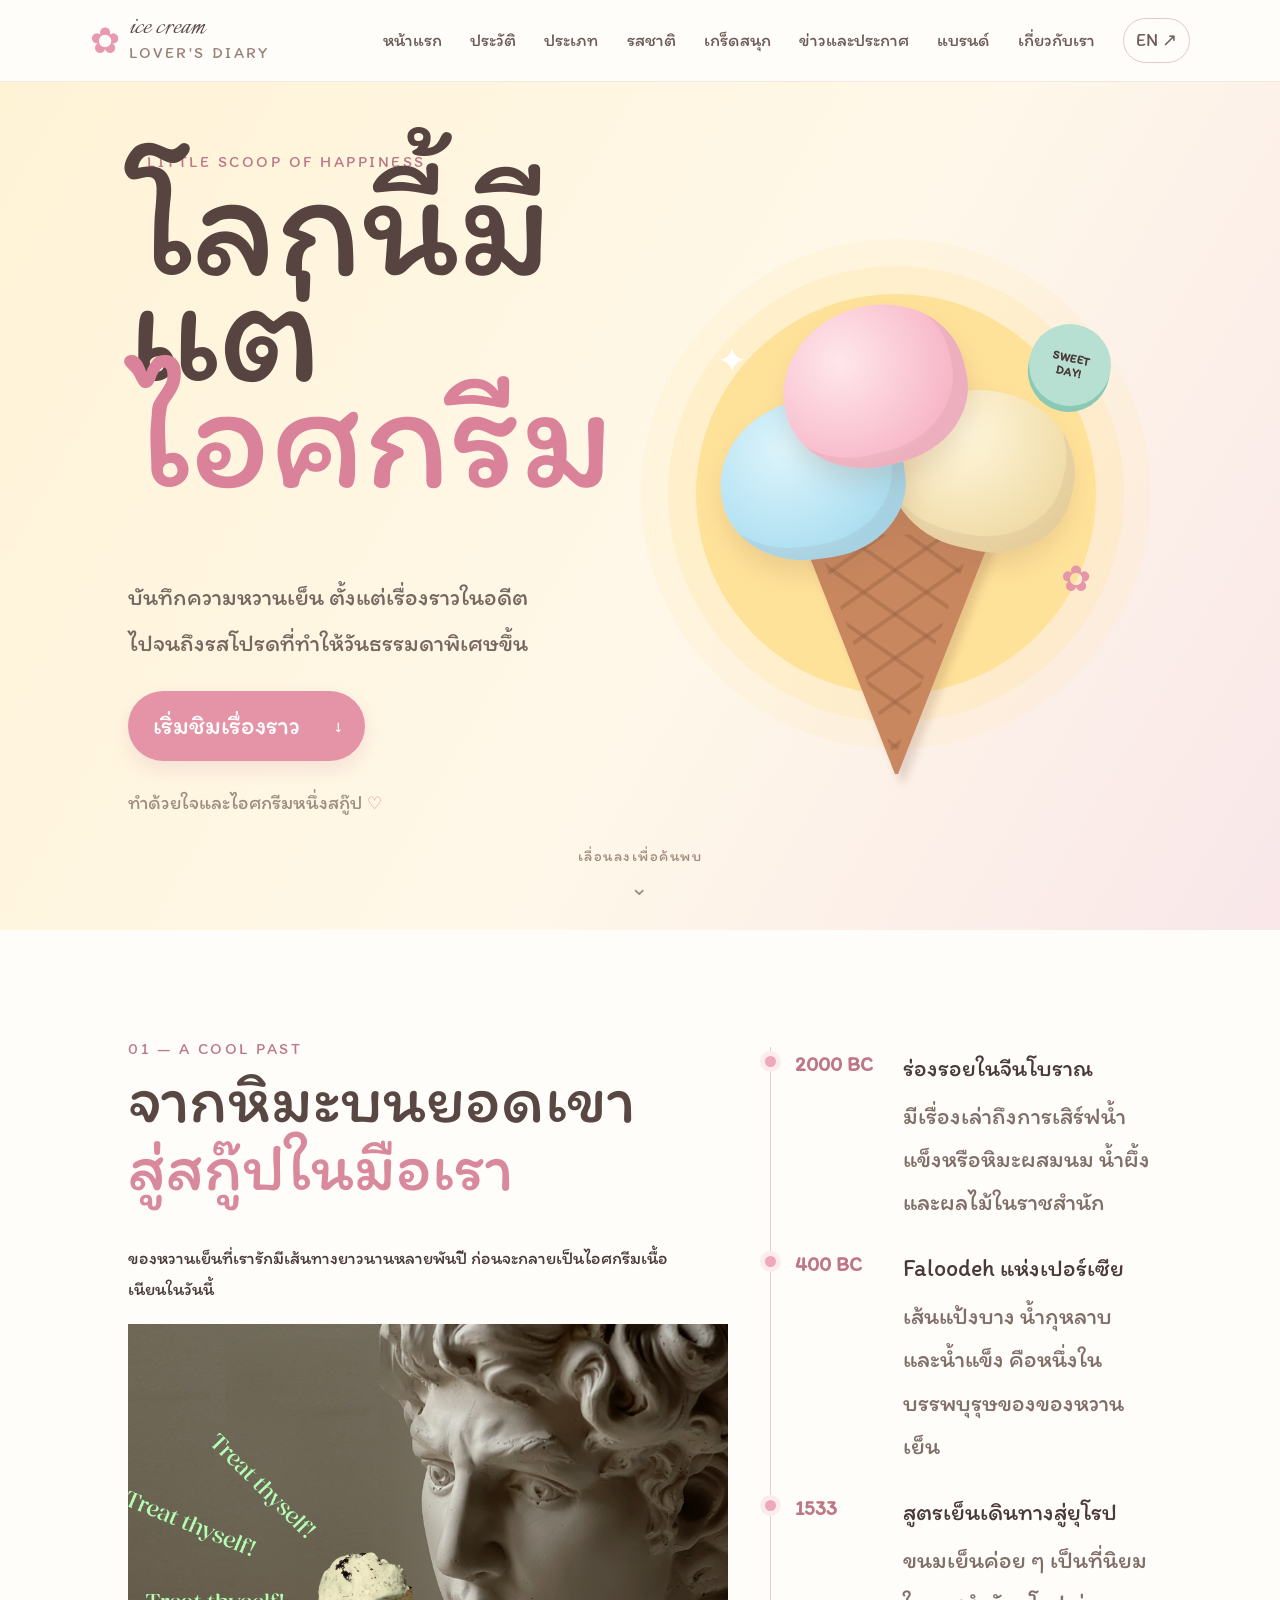
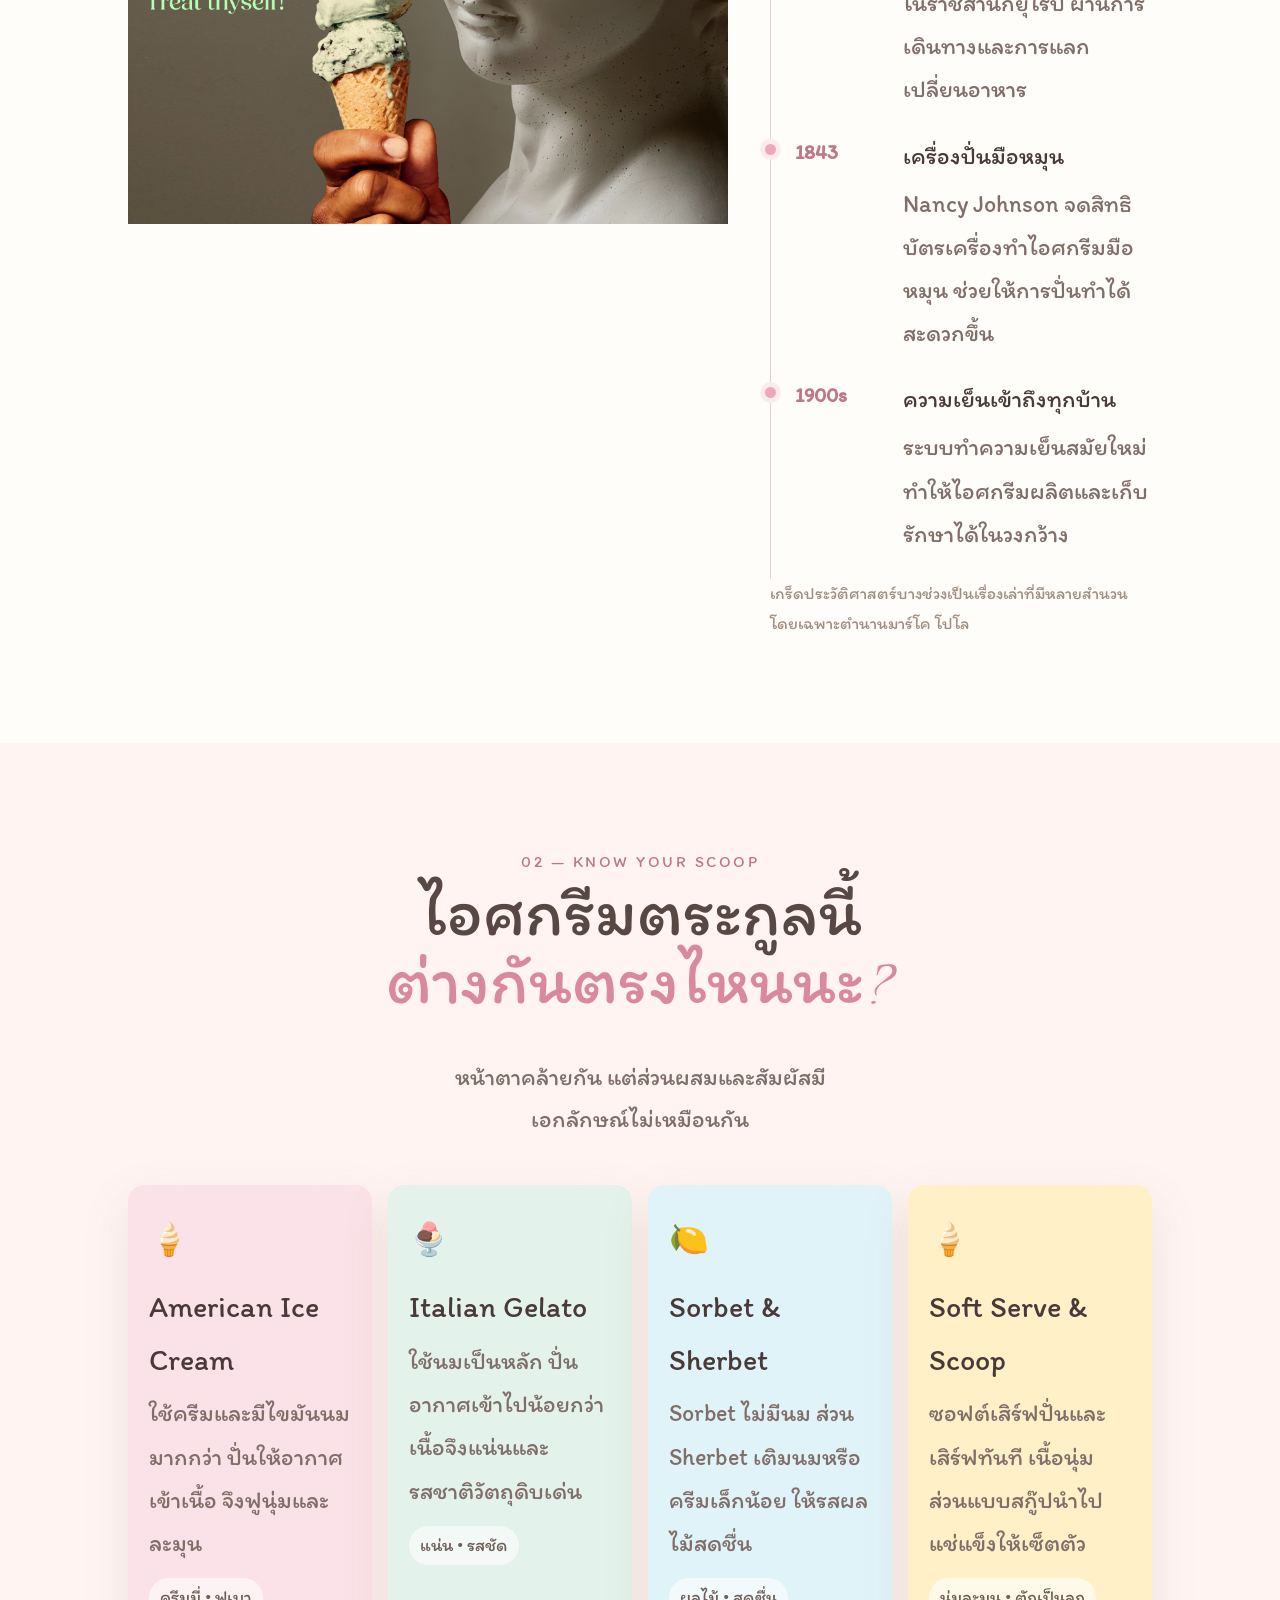
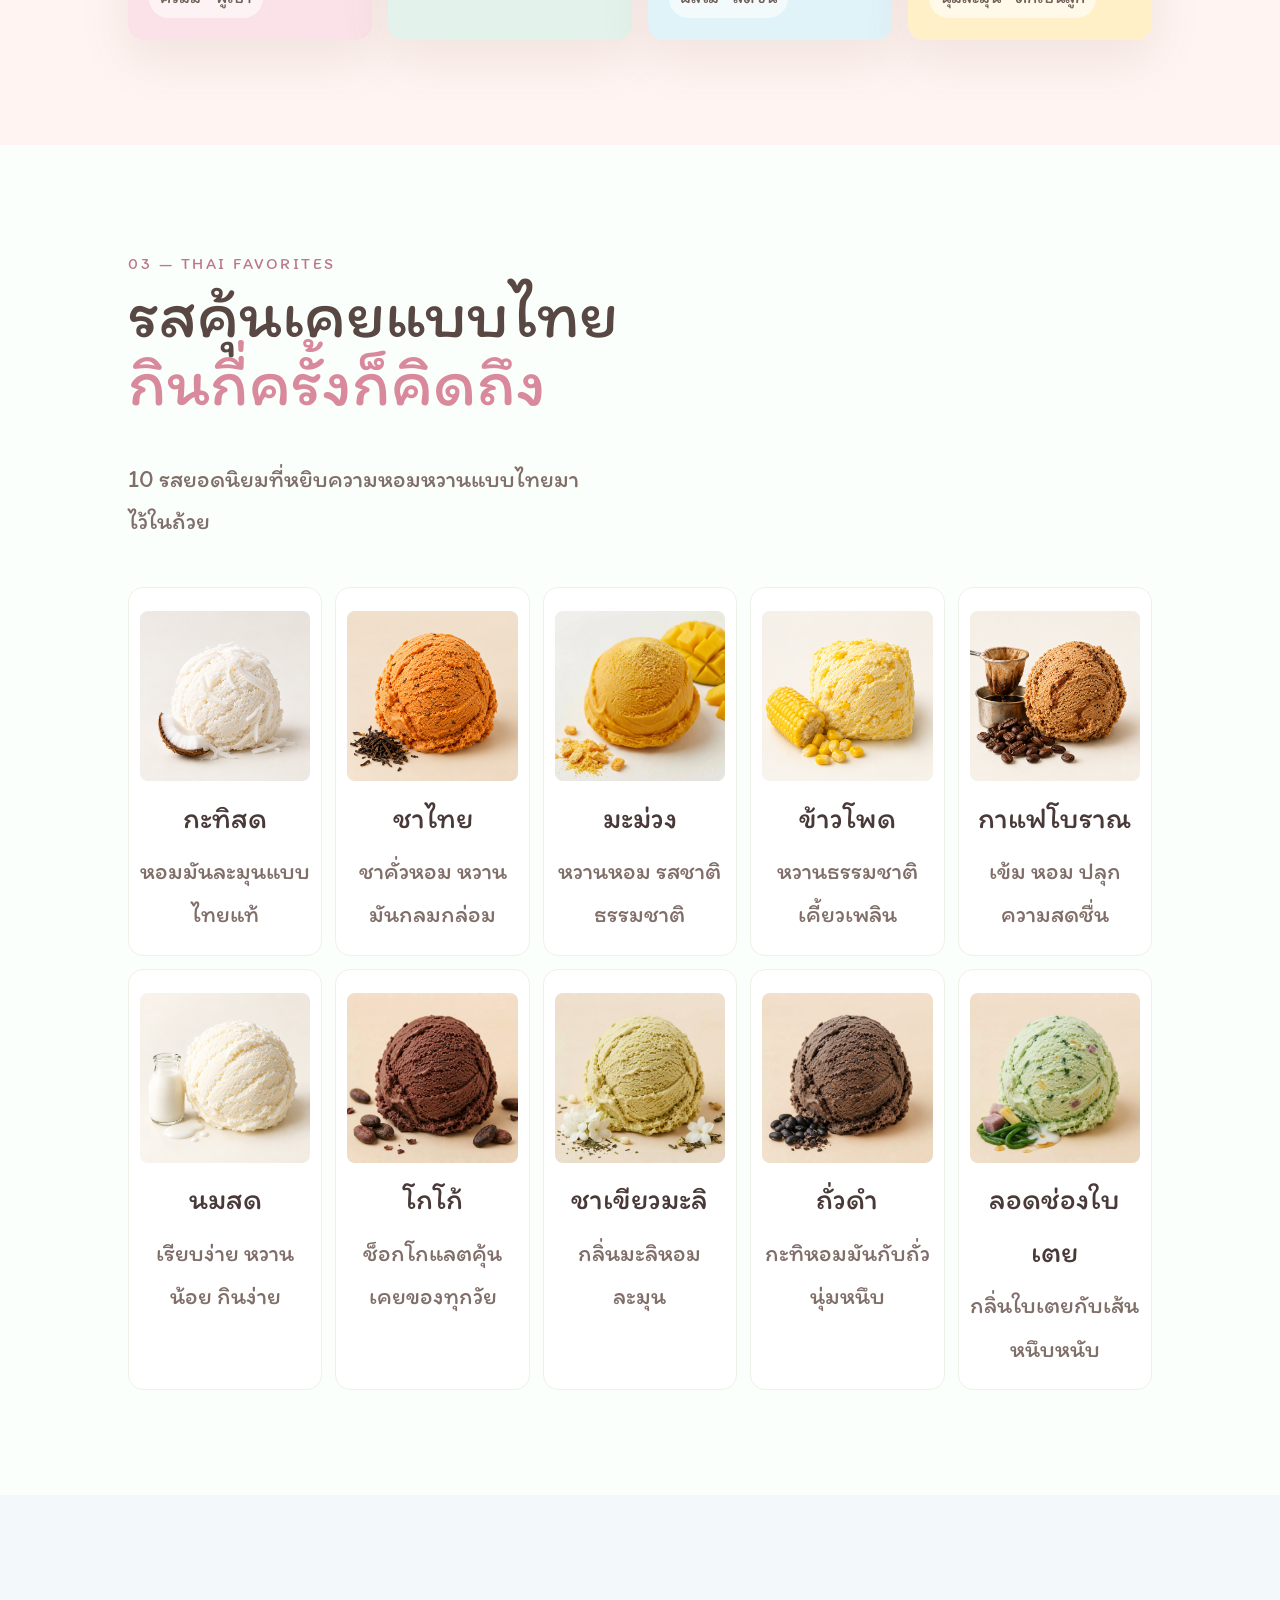
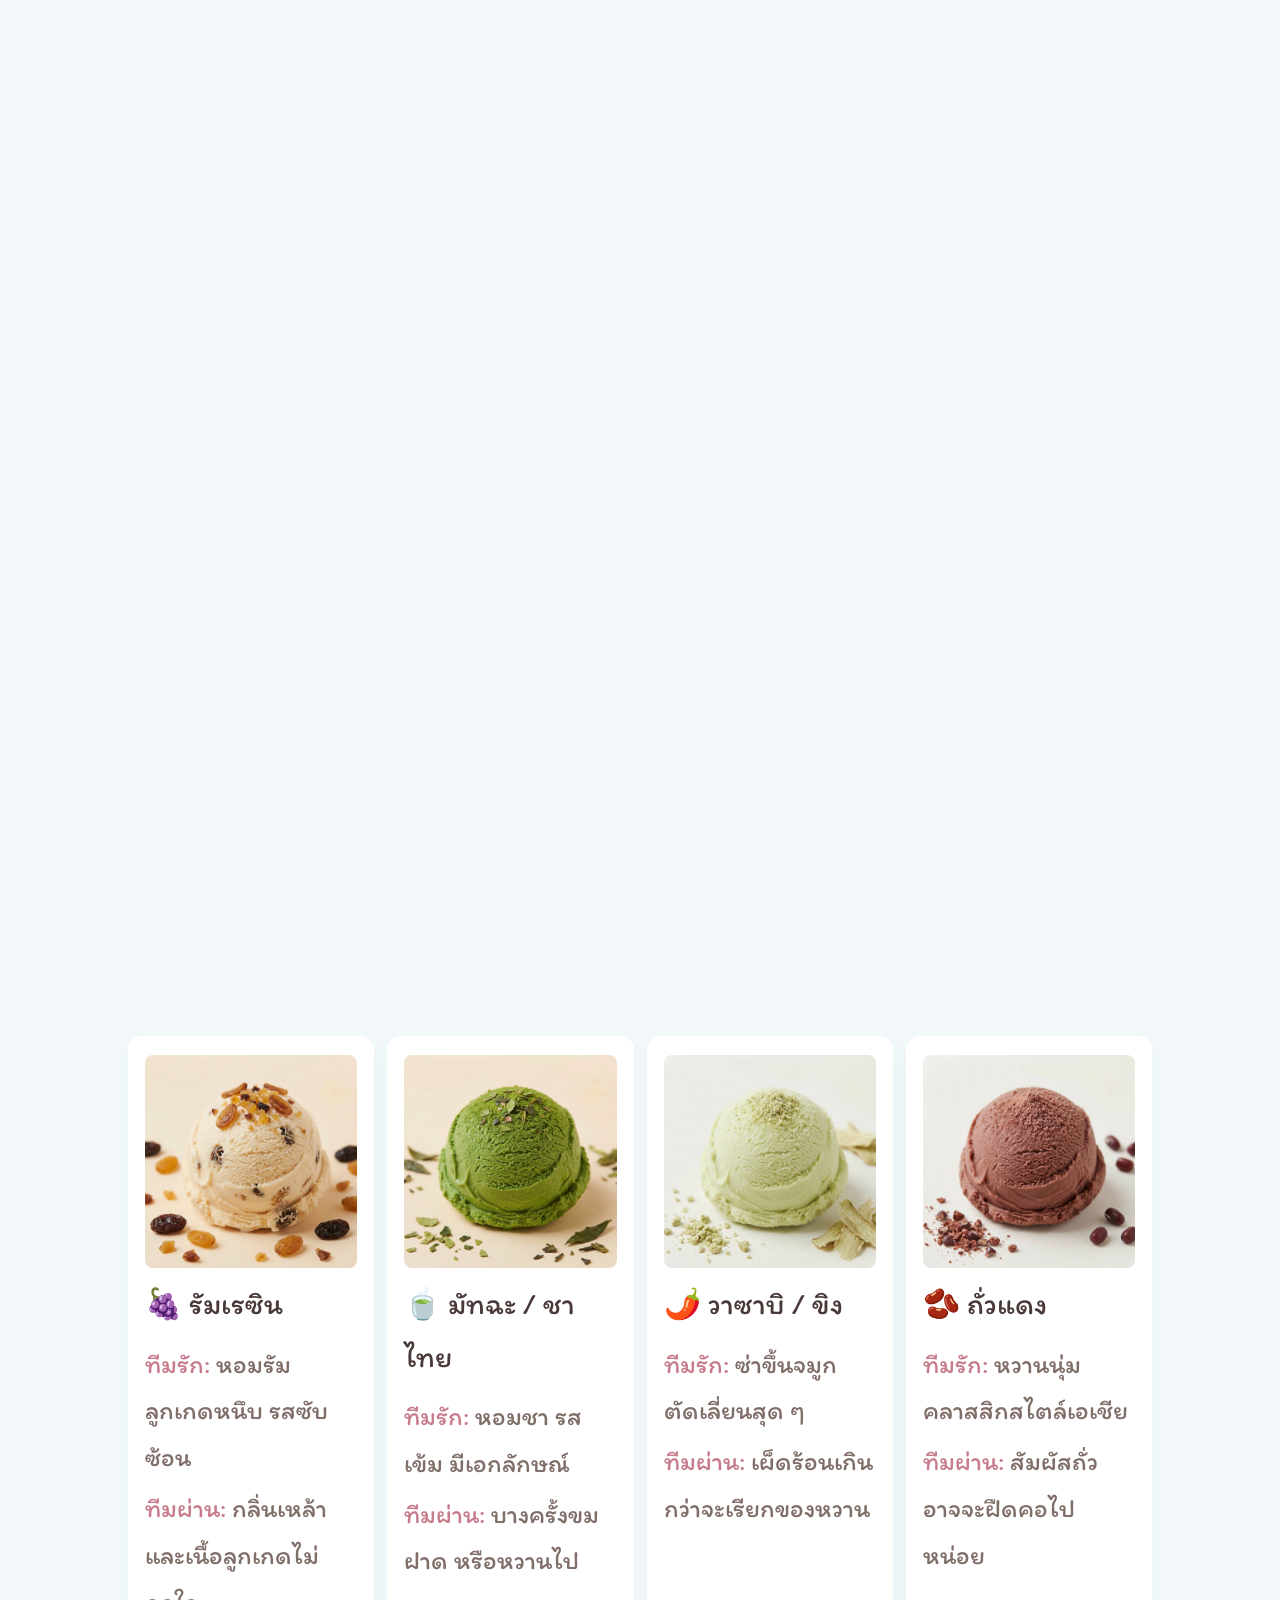
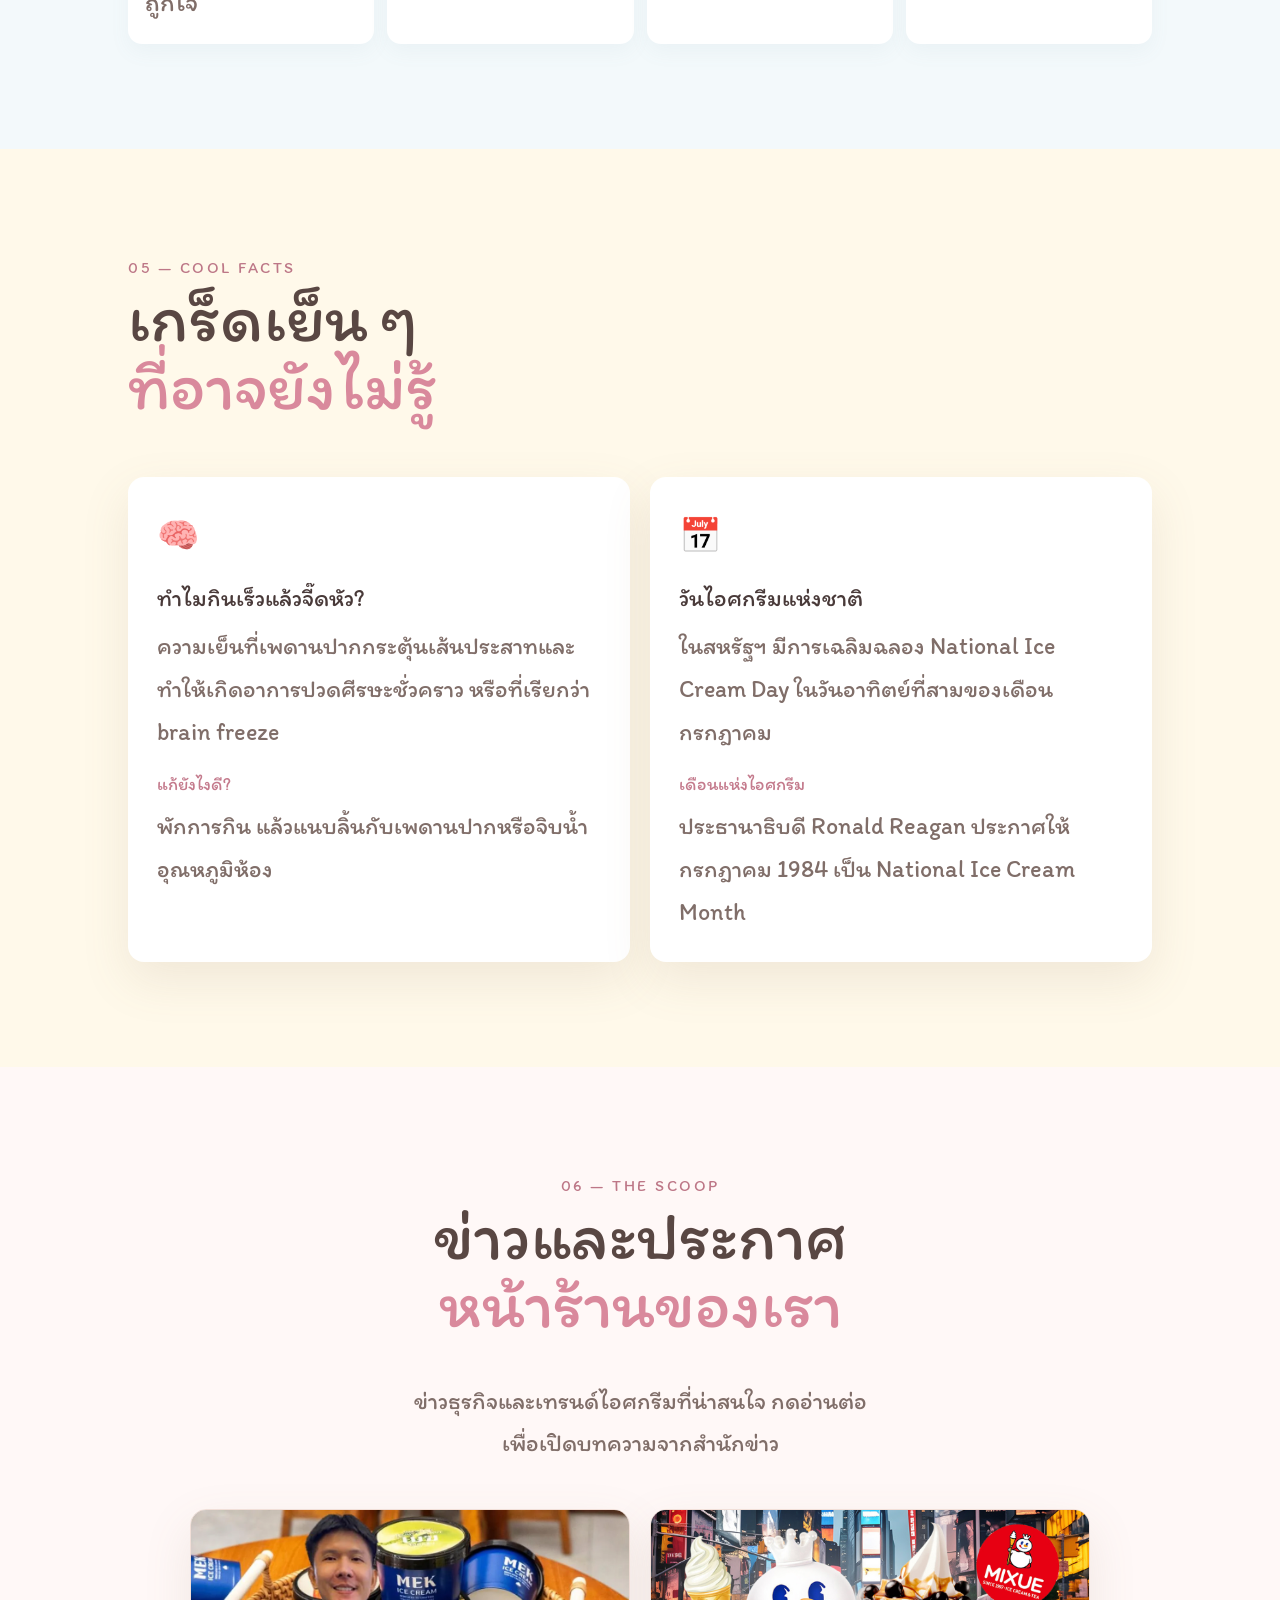
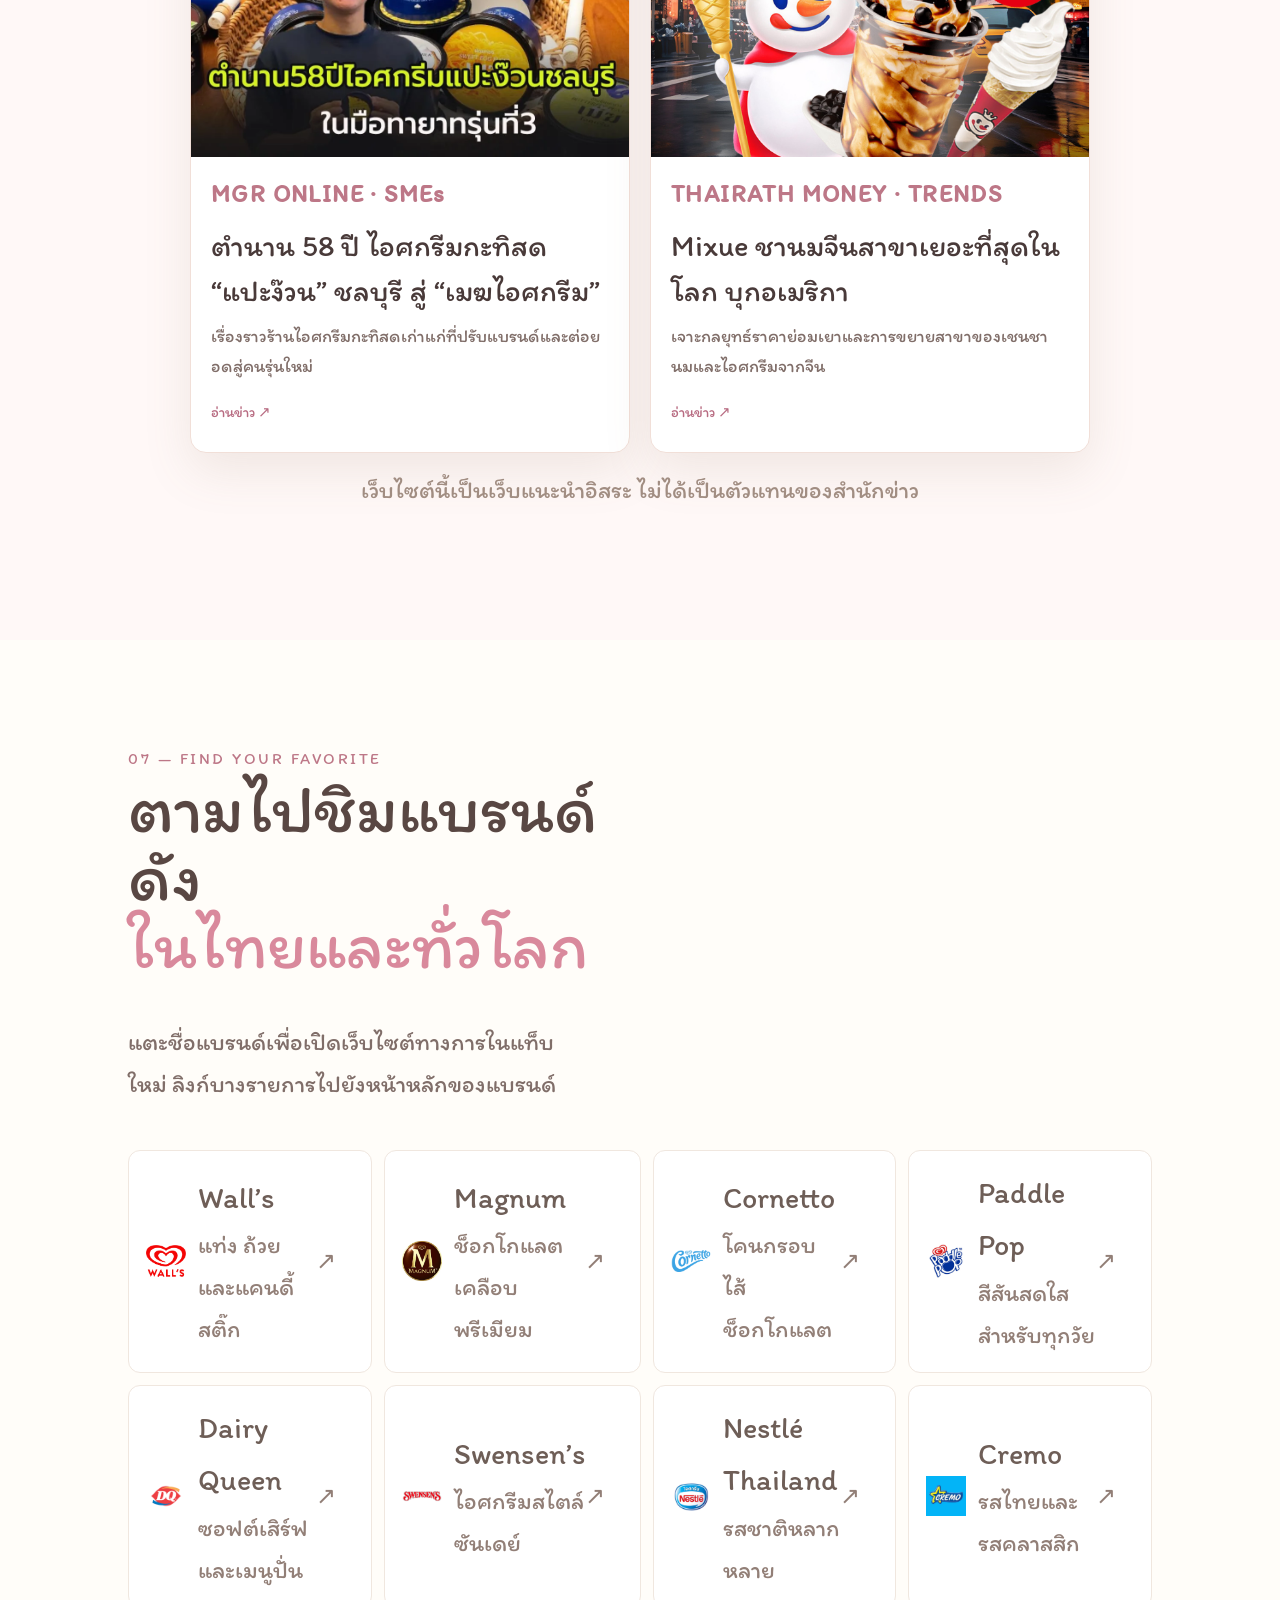
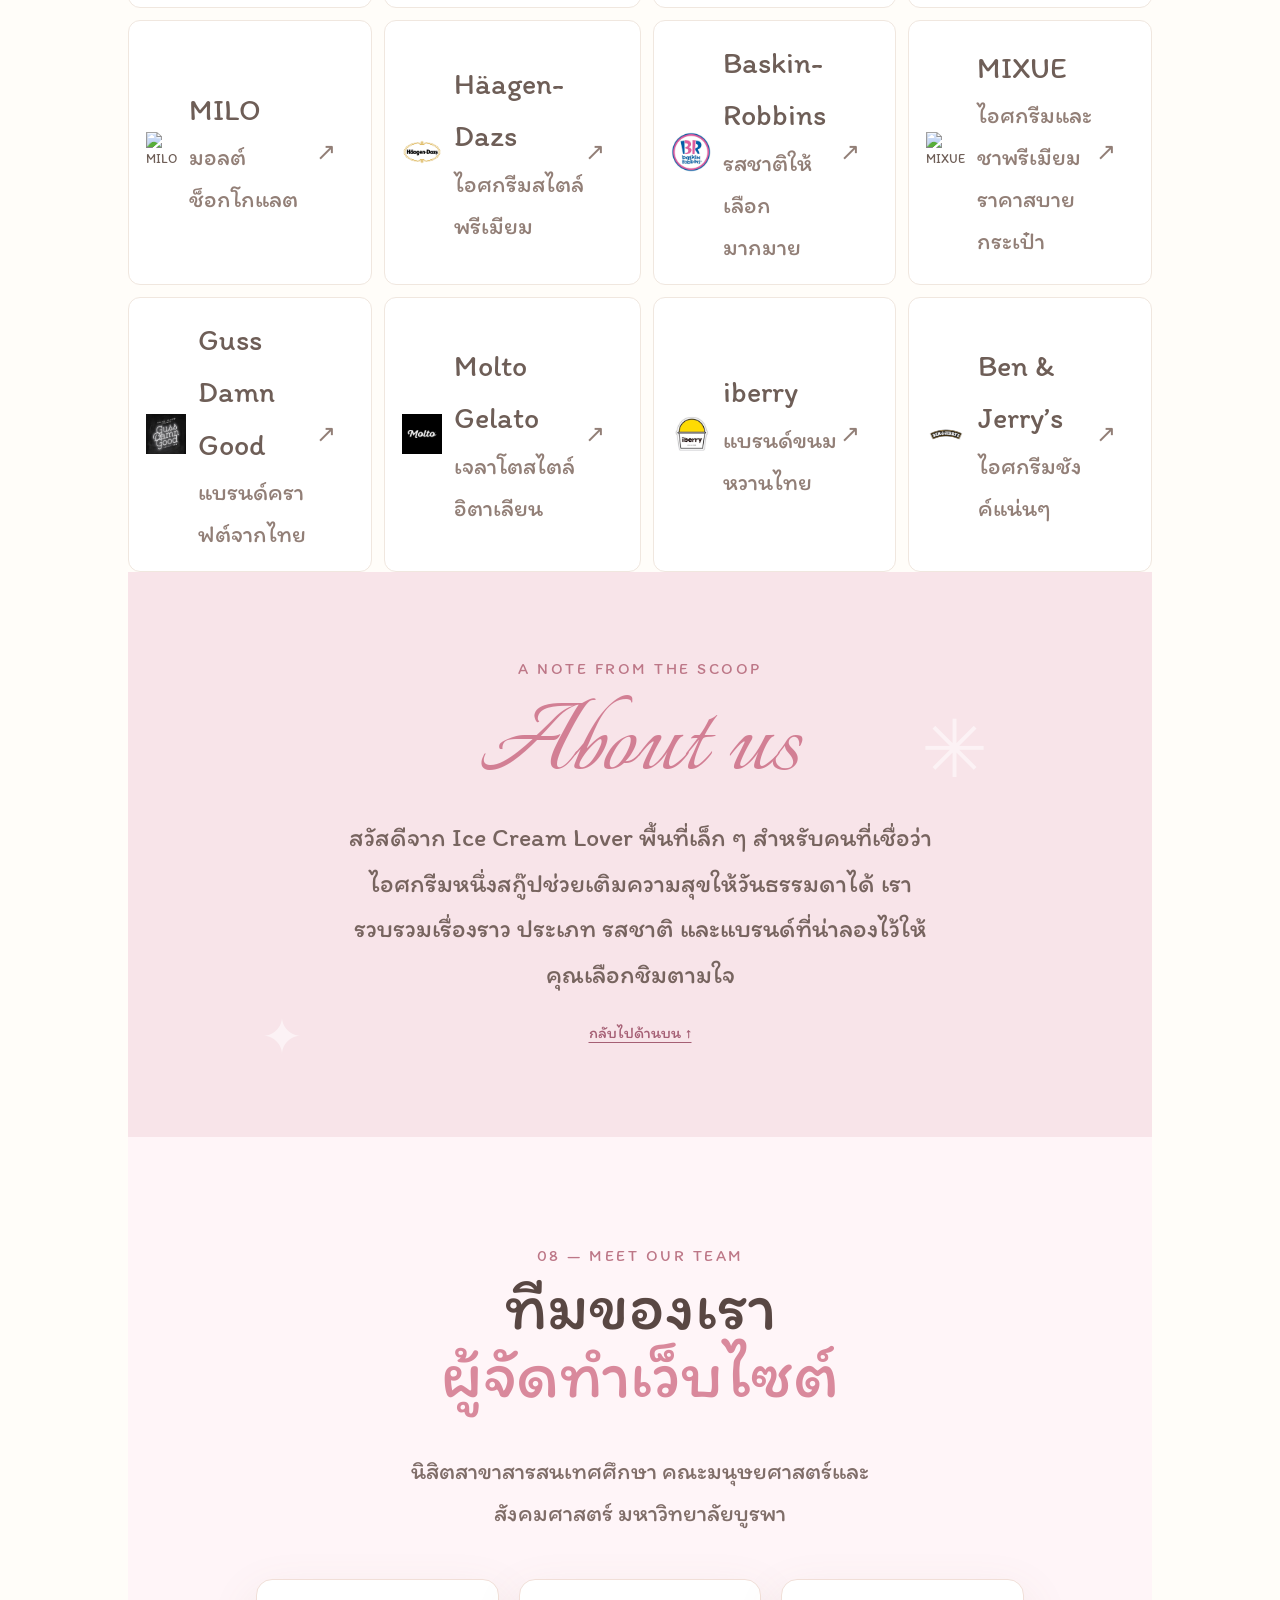
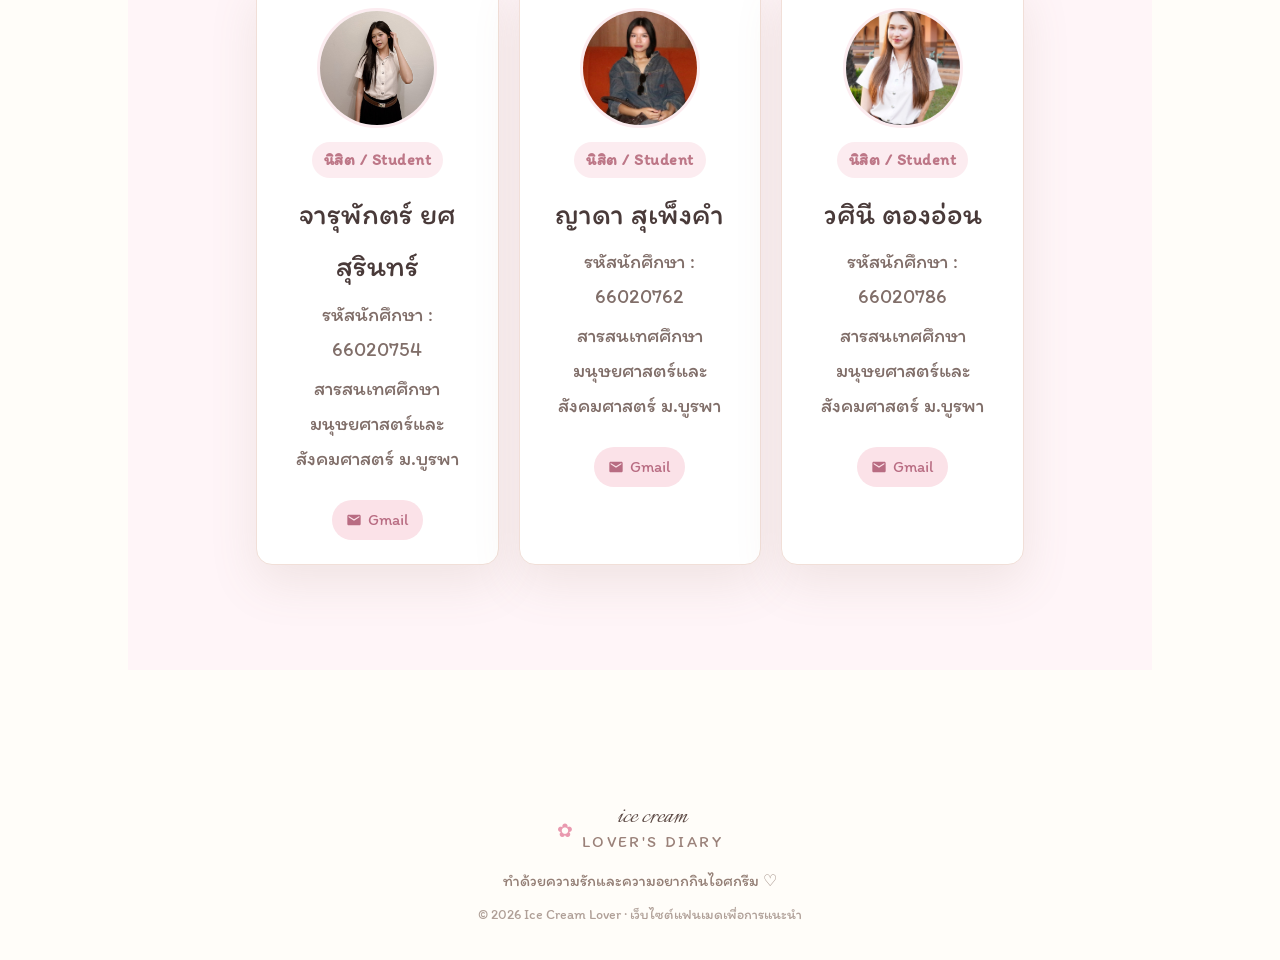
==== index.html @ 7a8299c0 "first commit" ====
<!doctype html>
<html lang="th">

<head>
    <meta charset="utf-8">
    <meta name="viewport" content="width=device-width, initial-scale=1">
    <meta name="theme-color" content="#fff3d6">
    <meta name="description" content="ไอศกรีมเลิฟเวอร์ — เรื่องราว รสชาติ และความรู้แสนหวานของไอศกรีม">
    <title>Ice Cream Lover — โลกนี้มีแต่ไอศกรีม</title>
    <link rel="preconnect" href="https://fonts.googleapis.com">
    <link rel="preconnect" href="https://fonts.gstatic.com" crossorigin>
    <link href="https://fonts.googleapis.com/css2?family=Italianno&family=Itim&display=swap" rel="stylesheet">
    <link rel="stylesheet" href="styles.css">
    <script src="main.js" defer></script>
</head>

<body>
    <header class="site-header"><a class="brand" href="#home" aria-label="Ice Cream Lover home"><span
                class="brand-mark">✿</span><span>ice cream<small>lover's diary</small></span></a>
        <button class="menu-toggle" aria-label="เปิดเมนู" aria-expanded="false">☰</button>
        <nav class="nav-links" aria-label="เมนูหลัก">
            <a href="#home">หน้าแรก</a>
            <a href="#history">ประวัติ</a>
            <a href="#styles">ประเภท</a>
            <a href="#flavors">รสชาติ</a>
            <a href="#fun">เกร็ดสนุก</a>
            <a href="#news">ข่าวและประกาศ</a> 
            <a href="#brands">แบรนด์</a>
            <a href="#team">เกี่ยวกับเรา</a> 
            <a class="language-link" href="en.html" lang="en">EN ↗</a>
        </nav>
    </header>
    <main>
        <section class="hero" id="home">
            <div class="hero-copy">
                <p class="eyebrow">A LITTLE SCOOP OF HAPPINESS</p>
                <h1>โลกนี้มีแต่<br><span>ไอศกรีม</span></h1>
                <p class="hero-text">บันทึกความหวานเย็น
                    ตั้งแต่เรื่องราวในอดีต<br>ไปจนถึงรสโปรดที่ทำให้วันธรรมดาพิเศษขึ้น</p><a class="button"
                    href="#history">เริ่มชิมเรื่องราว <span>↓</span></a>
                <p class="hero-note">ทำด้วยใจและไอศกรีมหนึ่งสกู๊ป <span>♡</span></p>
            </div>
            <div class="hero-art" aria-label="ภาพประกอบไอศกรีม" role="img">
                <div class="sunburst"></div>
                <div class="hero-scoop scoop-pink"></div>
                <div class="hero-scoop scoop-cream"></div>
                <div class="hero-scoop scoop-blue"></div>
                <div class="hero-cone">▨</div><span class="sprinkle spr-1">✦</span><span
                    class="sprinkle spr-2">✿</span><span class="hero-sticker">SWEET<br>DAY!</span>
            </div><a class="scroll-cue" href="#history">เลื่อนลงเพื่อค้นพบ <span>⌄</span></a>
        </section>
        <section class="section history" id="history">
            <div class="section-heading">
                <p class="eyebrow">01 — A COOL PAST</p>
                <h2>จากหิมะบนยอดเขา<br><em>สู่สกู๊ปในมือเรา</em></h2>
                <p>ของหวานเย็นที่เรารักมีเส้นทางยาวนานหลายพันปี ก่อนจะกลายเป็นไอศกรีมเนื้อเนียนในวันนี้</p>
                <img src="icecream/history.png" width="600" height="500">
            </div>
            <div class="timeline">
                <article><span class="timeline-date">2000 BC</span>
                    <div>
                        <h3>ร่องรอยในจีนโบราณ</h3>
                        <p>มีเรื่องเล่าถึงการเสิร์ฟน้ำแข็งหรือหิมะผสมนม น้ำผึ้ง และผลไม้ในราชสำนัก</p>
                    </div>
                </article>
                <article><span class="timeline-date">400 BC</span>
                    <div>
                        <h3>Faloodeh แห่งเปอร์เซีย</h3>
                        <p>เส้นแป้งบาง น้ำกุหลาบ และน้ำแข็ง คือหนึ่งในบรรพบุรุษของของหวานเย็น</p>
                    </div>
                </article>
                <article><span class="timeline-date">1533</span>
                    <div>
                        <h3>สูตรเย็นเดินทางสู่ยุโรป</h3>
                        <p>ขนมเย็นค่อย ๆ เป็นที่นิยมในราชสำนักยุโรป ผ่านการเดินทางและการแลกเปลี่ยนอาหาร</p>
                    </div>
                </article>
                <article><span class="timeline-date">1843</span>
                    <div>
                        <h3>เครื่องปั่นมือหมุน</h3>
                        <p>Nancy Johnson จดสิทธิบัตรเครื่องทำไอศกรีมมือหมุน ช่วยให้การปั่นทำได้สะดวกขึ้น</p>
                    </div>
                </article>
                <article><span class="timeline-date">1900s</span>
                    <div>
                        <h3>ความเย็นเข้าถึงทุกบ้าน</h3>
                        <p>ระบบทำความเย็นสมัยใหม่ทำให้ไอศกรีมผลิตและเก็บรักษาได้ในวงกว้าง</p>
                    </div>
                </article>
            </div>
            <p class="history-note">เกร็ดประวัติศาสตร์บางช่วงเป็นเรื่องเล่าที่มีหลายสำนวน โดยเฉพาะตำนานมาร์โค โปโล</p>
        </section>
        <section class="section styles-section" id="styles">
            <div class="section-heading centered">
                <p class="eyebrow">02 — KNOW YOUR SCOOP</p>
                <h2>ไอศกรีมตระกูลนี้<br><em>ต่างกันตรงไหนนะ?</em></h2>
                <p>หน้าตาคล้ายกัน แต่ส่วนผสมและสัมผัสมีเอกลักษณ์ไม่เหมือนกัน</p>
            </div>
            <div class="compare-grid">
                <article class="compare-card pink-card"><span class="compare-icon">🍦</span>
                    <h3>American Ice Cream</h3>
                    <p>ใช้ครีมและมีไขมันนมมากกว่า ปั่นให้อากาศเข้าเนื้อ จึงฟูนุ่มและละมุน</p><span class="tag">ครีมมี่ •
                        ฟูเบา</span>
                </article>
                <article class="compare-card mint-card"><span class="compare-icon">🍨</span>
                    <h3>Italian Gelato</h3>
                    <p>ใช้นมเป็นหลัก ปั่นอากาศเข้าไปน้อยกว่า เนื้อจึงแน่นและรสชาติวัตถุดิบเด่น</p><span class="tag">แน่น
                        • รสชัด</span>
                </article>
                <article class="compare-card blue-card"><span class="compare-icon">🍋</span>
                    <h3>Sorbet &amp; Sherbet</h3>
                    <p>Sorbet ไม่มีนม ส่วน Sherbet เติมนมหรือครีมเล็กน้อย ให้รสผลไม้สดชื่น</p><span class="tag">ผลไม้ •
                        สดชื่น</span>
                </article>
                <article class="compare-card yellow-card"><span class="compare-icon">🍦</span>
                    <h3>Soft Serve &amp; Scoop</h3>
                    <p>ซอฟต์เสิร์ฟปั่นและเสิร์ฟทันที เนื้อนุ่ม ส่วนแบบสกู๊ปนำไปแช่แข็งให้เซ็ตตัว</p><span
                        class="tag">นุ่มละมุน • ตักเป็นลูก</span>
                </article>
            </div>
        </section>
        <section class="section flavor-section" id="flavors">
            <div class="section-heading">
                <p class="eyebrow">03 — THAI FAVORITES</p>
                <h2>รสคุ้นเคยแบบไทย<br><em>กินกี่ครั้งก็คิดถึง</em></h2>
                <p>10 รสยอดนิยมที่หยิบความหอมหวานแบบไทยมาไว้ในถ้วย</p>
            </div>
            <div class="flavor-grid img">
                <article>
                    <img src="icecream/Coconut.png" alt="กะทิสด" >
                        <h3>กะทิสด</h3>
                        <p>หอมมันละมุนแบบไทยแท้</p>
                </article>
                <article>
                    <img src="icecream/Thai tea.png" alt="ชาไทย" >
                        <h3>ชาไทย</h3>
                        <p>ชาคั่วหอม หวานมันกลมกล่อม</p>
                </article>
                <article>
                    <img src="icecream/Mango.JPG" alt="มะม่วง" >
                        <h3>มะม่วง</h3>
                        <p>หวานหอม รสชาติธรรมชาติ</p>
                </article>
                <article>
                    <img src="icecream/Corn.png" alt="ข้าวโพด" >
                        <h3>ข้าวโพด</h3>
                        <p>หวานธรรมชาติ เคี้ยวเพลิน</p>
                </article>
                <article>
                    <img src="icecream/Coffee.png" alt="กาแฟโบราณ" >
                        <h3>กาแฟโบราณ</h3>
                        <p>เข้ม หอม ปลุกความสดชื่น</p>
                </article>
                <article>
                    <img src="icecream/Fresh milk.png" alt="นมสด" >
                        <h3>นมสด</h3>
                        <p>เรียบง่าย หวานน้อย กินง่าย</p>
                </article>
                <article>
                    <img src="icecream/Cocoa.JPG" alt="โกโก้" >
                        <h3>โกโก้</h3>
                        <p>ช็อกโกแลตคุ้นเคยของทุกวัย</p>
                </article>
                <article>
                    <img src="icecream/Jasmine green tea.JPG" alt="ชาเขียวมะลิ" >
                        <h3>ชาเขียวมะลิ</h3>
                        <p>กลิ่นมะลิหอมละมุน</p>
                </article>
                <article>
                    <img src="icecream/Black bean.JPG" alt="ถั่วดำ" >
                        <h3>ถั่วดำ</h3>
                        <p>กะทิหอมมันกับถั่วนุ่มหนึบ</p>
                </article>
                <article>
                    <img src="icecream/Lod-chong.JPG" alt="ลอดช่องใบเตย" >
                        <h3>ลอดช่องใบเตย</h3>
                        <p>กลิ่นใบเตยกับเส้นหนึบหนับ</p>
                </article>
            </div>
        </section>
        <section class="section debate-section" id="debate">
            <div class="section-heading centered">
                <p class="eyebrow">04 — LOVE IT OR HATE IT</p>
                <h2>ทีมรักหรือทีมขอผ่าน?<br><em>รสชาติชวนถกเถียง</em></h2>
                <p>อ่านเล่นขำ ๆ แล้วบอกเราหน่อยว่าอยู่ทีมไหน</p>
            </div>
            <div class="debate-grid">
                <article>
                    <img src="icecream/Mint chocolate.JPG">
                    <h3>🌱 มิ้นต์ช็อกโกแลต</h3>
                    <p><strong>ทีมรัก:</strong> เย็นสดชื่น ตัดกับช็อกโกแลตกรุบ ๆ</p>
                    <p><strong>ทีมผ่าน:</strong> ชวนให้นึกถึงยาสีฟันช็อกโกแลต</p>
                </article>
                <article>
                    <img src="icecream/Durain.JPG">
                    <h3>👑 ทุเรียน</h3>
                    <p><strong>ทีมรัก:</strong> หอมหวานมัน เนื้อเนียนเข้มข้น</p>
                    <p><strong>ทีมผ่าน:</strong> กลิ่นแรงเกินรับไหว</p>
                </article>
                <article>
                    <img src="icecream/Black sesame.JPG">
                    <h3>⚫ งาดำ</h3>
                    <p><strong>ทีมรัก:</strong> หอมคั่วลึก มันนัวแบบเอเชีย</p>
                    <p><strong>ทีมผ่าน:</strong> สีเข้มและมีปลายรสขมนิด ๆ</p>
                </article>
                <article>
                    <img src="icecream/Cheese.JPG">
                    <h3>🧀 ชีส</h3>
                    <p><strong>ทีมรัก:</strong> เค็มมันตัดหวานได้ลงตัว</p>
                    <p><strong>ทีมผ่าน:</strong> ของหวานควรจะหวานสิ!</p>
                </article>
                <article>
                    <img src="icecream/Rum raisin.JPG">
                    <h3>🍇 รัมเรซิน</h3>
                    <p><strong>ทีมรัก:</strong> หอมรัม ลูกเกดหนึบ รสซับซ้อน</p>
                    <p><strong>ทีมผ่าน:</strong> กลิ่นเหล้าและเนื้อลูกเกดไม่ถูกใจ</p>
                </article>
                <article>
                    <img src="icecream/Matcha.JPG">
                    <h3>🍵 มัทฉะ / ชาไทย</h3>
                    <p><strong>ทีมรัก:</strong> หอมชา รสเข้ม มีเอกลักษณ์</p>
                    <p><strong>ทีมผ่าน:</strong> บางครั้งขม ฝาด หรือหวานไป</p>
                </article>
                <article>
                    <img src="icecream/Wasabi.JPG">
                    <h3>🌶️ วาซาบิ / ขิง</h3>
                    <p><strong>ทีมรัก:</strong> ซ่าขึ้นจมูก ตัดเลี่ยนสุด ๆ</p>
                    <p><strong>ทีมผ่าน:</strong> เผ็ดร้อนเกินกว่าจะเรียกของหวาน</p>
                </article>
                <article>
                    <img src="icecream/Red bean.JPG">
                    <h3>🫘 ถั่วแดง</h3>
                    <p><strong>ทีมรัก:</strong> หวานนุ่ม คลาสสิกสไตล์เอเชีย</p>
                    <p><strong>ทีมผ่าน:</strong> สัมผัสถั่วอาจจะฝืดคอไปหน่อย</p>
                </article>
            </div>
        </section>
        <section class="section fun-section" id="fun">
            <div class="section-heading">
                <p class="eyebrow">05 — COOL FACTS</p>
                <h2>เกร็ดเย็น ๆ<br><em>ที่อาจยังไม่รู้</em></h2>
            </div>
            <div class="fact-grid">
                <article class="fact-card"><span>🧠</span>
                    <h3>ทำไมกินเร็วแล้วจี๊ดหัว?</h3>
                    <p>ความเย็นที่เพดานปากกระตุ้นเส้นประสาทและทำให้เกิดอาการปวดศีรษะชั่วคราว หรือที่เรียกว่า brain
                        freeze</p>
                    <h4>แก้ยังไงดี?</h4>
                    <p>พักการกิน แล้วแนบลิ้นกับเพดานปากหรือจิบน้ำอุณหภูมิห้อง</p>
                </article>
                <article class="fact-card"><span>📅</span>
                    <h3>วันไอศกรีมแห่งชาติ</h3>
                    <p>ในสหรัฐฯ มีการเฉลิมฉลอง National Ice Cream Day ในวันอาทิตย์ที่สามของเดือนกรกฎาคม</p>
                    <h4>เดือนแห่งไอศกรีม</h4>
                    <p>ประธานาธิบดี Ronald Reagan ประกาศให้กรกฎาคม 1984 เป็น National Ice Cream Month</p>
                </article>
            </div>
        </section>
        
        <section class="section news-section" id="news">
            <div class="section-heading centered">
                <p class="eyebrow">06 — THE SCOOP</p>
                <h2>ข่าวและประกาศ<br><em>หน้าร้านของเรา</em></h2>
                <p>ข่าวธุรกิจและเทรนด์ไอศกรีมที่น่าสนใจ กดอ่านต่อเพื่อเปิดบทความจากสำนักข่าว</p>
            </div>
        
            <div class="news-list">
                <!-- ข่าวที่ 1 -->
                <a class="news-link" href="https://mgronline.com/smes/detail/9690000096690" target="_blank"
                    rel="noopener noreferrer">
                    <img class="news-image" src="paenguan.webp" alt="ข่าวแปะง๊วน" loading="lazy">
                    <span class="news-source">MGR ONLINE · SMEs</span>
                    <h3>ตำนาน 58 ปี ไอศกรีมกะทิสด “แปะง๊วน” ชลบุรี สู่ “เมฆไอศกรีม”</h3>
                    <p>เรื่องราวร้านไอศกรีมกะทิสดเก่าแก่ที่ปรับแบรนด์และต่อยอดสู่คนรุ่นใหม่</p>
                    <span class="news-read">อ่านข่าว ↗</span>
                </a>
            
                <!-- ข่าวที่ 2 -->
                <a class="news-link" href="https://www.thairath.co.th/money/business_marketing/trends/2908971" target="_blank"
                    rel="noopener noreferrer">
                    <img class="news-image" src="mixuenews.jpg" alt="ข่าว Mixue" loading="lazy">
                    <span class="news-source">THAIRATH MONEY · TRENDS</span>
                    <h3>Mixue ชานมจีนสาขาเยอะที่สุดในโลก บุกอเมริกา</h3>
                    <p>เจาะกลยุทธ์ราคาย่อมเยาและการขยายสาขาของเชนชานมและไอศกรีมจากจีน</p>
                    <span class="news-read">อ่านข่าว ↗</span>
                </a>
            </div>
        
                <!-- (คุณสามารถก๊อปปี้บล็อก <a class="news-link"...> เพิ่มเป็นลิงก์ที่ 3 ตามที่คุณต้องการได้เลยครับ) -->
            </div>
        
            <p class="news-disclaimer">เว็บไซต์นี้เป็นเว็บแนะนำอิสระ ไม่ได้เป็นตัวแทนของสำนักข่าว</p>
        </section>
        <section class="section brands-section" id="brands">
            <div class="section-heading">
                <p class="eyebrow">07 — FIND YOUR FAVORITE</p>
                <h2>ตามไปชิมแบรนด์ดัง<br><em>ในไทยและทั่วโลก</em></h2>
                <p>แตะชื่อแบรนด์เพื่อเปิดเว็บไซต์ทางการในแท็บใหม่ ลิงก์บางรายการไปยังหน้าหลักของแบรนด์</p>
            </div>
            <div class="brand-grid">
                <!-- 1. Wall’s -->
                <a href="https://www.walls.co.th/" target="_blank" rel="noopener noreferrer">
                    <img src="logo/Wall’s.PNG" alt="Wall's">
                    <div>
                        <b>Wall’s</b>
                        <span>แท่ง ถ้วย และแคนดี้สติ๊ก</span>
                    </div>
                    <span class="arrow">↗</span>
                </a>
            
                <!-- 2. Magnum -->
                <a href="https://www.magnumicecream.com/th/th/home.html" target="_blank" rel="noopener noreferrer">
                    <img src="logo/Magnum.JPG" alt="Magnum">
                    <div>
                        <b>Magnum</b>
                        <span>ช็อกโกแลตเคลือบพรีเมียม</span>
                    </div>
                    <span class="arrow">↗</span>
                </a>
            
                <!-- 3. Cornetto -->
                <a href="https://www.cornetto.com/th/th/home.html" target="_blank" rel="noopener noreferrer">
                    <img src="logo/Corrnetto.JPG" alt="Cornetto">
                    <div>
                        <b>Cornetto</b>
                        <span>โคนกรอบ ไส้ช็อกโกแลต</span>
                    </div>
                    <span class="arrow">↗</span>
                </a>
            
                <!-- 4. Paddle Pop -->
                <a href="https://www.paddlepop.com/th/th/home.html" target="_blank" rel="noopener noreferrer">
                    <img src="logo/Paddlepop.JPG" alt="Paddle Pop">
                    <div>
                        <b>Paddle Pop</b>
                        <span>สีสันสดใสสำหรับทุกวัย</span>
                    </div>
                    <span class="arrow">↗</span>
                </a>
            
                <!-- 5. Dairy Queen -->
                <a href="https://www.dairyqueenthailand.com/" target="_blank" rel="noopener noreferrer">
                    <img src="logo/Dairy-queen.PNG" alt="Dairy Queen">
                    <div>
                        <b>Dairy Queen</b>
                        <span>ซอฟต์เสิร์ฟและเมนูปั่น</span>
                    </div>
                    <span class="arrow">↗</span>
                </a>
            
                <!-- 6. Swensen’s -->
                <a href="https://www.swensens1112.com/" target="_blank" rel="noopener noreferrer">
                    <img src="logo/Swensens.PNG" alt="Swensen’s">
                    <div>
                        <b>Swensen’s</b>
                        <span>ไอศกรีมสไตล์ซันเดย์</span>
                    </div>
                    <span class="arrow">↗</span>
                </a>
            
                <!-- 7. Nestlé Thailand -->
                <a href="https://www.nestle.co.th/" target="_blank" rel="noopener noreferrer">
                    <img src="logo/Nestle.JPG" alt="Nestlé Thailand">
                    <div>
                        <b>Nestlé Thailand</b>
                        <span>รสชาติหลากหลาย</span>
                    </div>
                    <span class="arrow">↗</span>
                </a>
            
                <!-- 8. Cremo -->
                <a href="https://www.icecremo.com/" target="_blank" rel="noopener noreferrer">
                    <img src="logo/Cremo.JPG" alt="Cremo">
                    <div>
                        <b>Cremo</b>
                        <span>รสไทยและรสคลาสสิก</span>
                    </div>
                    <span class="arrow">↗</span>
                </a>
            
                <!-- 9. MILO -->
                <a href="https://www.milo.co.th/" target="_blank" rel="noopener noreferrer">
                    <img src="logo/MILO.JPG" alt="MILO">
                    <div>
                        <b>MILO</b>
                        <span>มอลต์ช็อกโกแลต</span>
                    </div>
                    <span class="arrow">↗</span>
                </a>
            
                <!-- 10. Häagen-Dazs -->
                <a href="https://www.haagendazs.co.th/" target="_blank" rel="noopener noreferrer">
                    <img src="logo/Haagen-dazs.PNG" alt="Häagen-Dazs">
                    <div>
                        <b>Häagen-Dazs</b>
                        <span>ไอศกรีมสไตล์พรีเมียม</span>
                    </div>
                    <span class="arrow">↗</span>
                </a>
            
                <!-- 11. Baskin-Robbins -->
                <a href="https://www.baskinrobbins.com/" target="_blank" rel="noopener noreferrer">
                    <img src="logo/Baskin.JPG" alt="Baskin-Robbins">
                    <div>
                        <b>Baskin-Robbins</b>
                        <span>รสชาติให้เลือกมากมาย</span>
                    </div>
                    <span class="arrow">↗</span>
                </a>
            
            
                <!-- 13. MIXUE -->
                <a href="https://www.mixue.co.th/" target="_blank" rel="noopener noreferrer">
                    <img src="logo/MIXUE.PNG" alt="MIXUE">
                    <div>
                        <b>MIXUE</b>
                        <span>ไอศกรีมและชาพรีเมียมราคาสบายกระเป๋า</span>
                    </div>
                    <span class="arrow">↗</span>
                </a>
            
                <!-- 14. Guss Damn Good -->
                <a href="https://gussdamngood.com/" target="_blank" rel="noopener noreferrer">
                    <img src="logo/Gussdamngood.JPG" alt="Guss Damn Good">
                    <div>
                        <b>Guss Damn Good</b>
                        <span>แบรนด์คราฟต์จากไทย</span>
                    </div>
                    <span class="arrow">↗</span>
                </a>
            
                <!-- 15. Molto Gelato -->
                <a href="https://www.moltogelato.com/" target="_blank" rel="noopener noreferrer">
                    <img src="logo/Molto.PNG" alt="Molto Gelato">
                    <div>
                        <b>Molto Gelato</b>
                        <span>เจลาโตสไตล์อิตาเลียน</span>
                    </div>
                    <span class="arrow">↗</span>
                </a>
            
                <!-- 16. iberry -->
                <a href="https://www.iberrygroup.com/" target="_blank" rel="noopener noreferrer">
                    <img src="logo/iberry.JPG" alt="iberry">
                    <div>
                        <b>iberry</b>
                        <span>แบรนด์ขนมหวานไทย</span>
                    </div>
                    <span class="arrow">↗</span>
                </a>
            
                <!-- 18. Ben & Jerry’s -->
                <a href="https://www.benjerry.co.th/" target="_blank" rel="noopener noreferrer">
                    <img src="logo/Ben.PNG" alt="Ben & Jerry’s">
                    <div>
                        <b>Ben & Jerry’s</b>
                        <span>ไอศกรีมชังค์แน่นๆ</span>
                    </div>
                    <span class="arrow">↗</span>
                </a>
            
            
            </div>
        <section class="about-section" id="about">
            <div class="about-sparkle">✳</div>
            <p class="eyebrow">A NOTE FROM THE SCOOP</p>
            <h2>About us</h2>
            <p>สวัสดีจาก Ice Cream Lover พื้นที่เล็ก ๆ
                สำหรับคนที่เชื่อว่าไอศกรีมหนึ่งสกู๊ปช่วยเติมความสุขให้วันธรรมดาได้ เรารวบรวมเรื่องราว ประเภท รสชาติ
                และแบรนด์ที่น่าลองไว้ให้คุณเลือกชิมตามใจ</p><a href="#home">กลับไปด้านบน ↑</a>
        </section>
        <section class="section team-section" id="team">
            <div class="section-heading centered">
                <p class="eyebrow">08 — MEET OUR TEAM</p>
                <h2>ทีมของเรา<br><em>ผู้จัดทำเว็บไซต์</em></h2>
                <p>นิสิตสาขาสารสนเทศศึกษา คณะมนุษยศาสตร์และสังคมศาสตร์ มหาวิทยาลัยบูรพา</p>
            </div>
            <div class="team-grid">
                <!-- สมาชิกคนที่ 1 -->
                <article class="team-card">
                    <img class="team-image" src="icecream/opor.jpg"  loading="lazy">
                    <span class="team-badge">นิสิต / Student</span>
                    <h3>จารุพักตร์ ยศสุรินทร์</h3>
                    <p class="team-id">รหัสนักศึกษา : 66020754</p>
                    <p class="team-dept">สารสนเทศศึกษา  มนุษยศาสตร์และสังคมศาสตร์  ม.บูรพา</p>
                    <div class="team-social">
                        <a href="mailto:66020754@go.buu.ac.th" target="_blank" rel="noopener noreferrer">
                            <svg viewBox="0 0 24 24" width="16" height="16">
                                <path fill="currentColor"
                                    d="M20 4H4c-1.1 0-1.99.9-1.99 2L2 18c0 1.1.9 2 2 2h16c1.1 0 2-.9 2-2V6c0-1.1-.9-2-2-2zm0 4l-8 5-8-5V6l8 5 8-5v2z" />
                            </svg>
                            <span>Gmail</span>
                        </a>
                    </div>
                </article>
        
                <!-- สมาชิกคนที่ 2 -->
                <article class="team-card">
                    <img class="team-image" src="icecream/kiss.jpg" alt="สมาชิกคนที่ 2" loading="lazy">
                    <span class="team-badge">นิสิต / Student</span>
                    <h3>ญาดา สุเพ็งคำ </h3>
                    <p class="team-id">รหัสนักศึกษา : 66020762</p>
                    <p class="team-dept">สารสนเทศศึกษา  มนุษยศาสตร์และสังคมศาสตร์  ม.บูรพา</p>
                    <div class="team-social">
                        <a href="mailto:66020762@go.buu.ac.th" target="_blank" rel="noopener noreferrer">
                            <svg viewBox="0 0 24 24" width="16" height="16">
                                <path fill="currentColor"
                                    d="M20 4H4c-1.1 0-1.99.9-1.99 2L2 18c0 1.1.9 2 2 2h16c1.1 0 2-.9 2-2V6c0-1.1-.9-2-2-2zm0 4l-8 5-8-5V6l8 5 8-5v2z" />
                            </svg>
                            <span>Gmail</span>
                        </a>
                    </div>
                </article>
        
                <!-- สมาชิกคนที่ 3 -->
                <article class="team-card">
                    <img class="team-image" src="icecream/earth.jpg" alt="สมาชิกคนที่ 3" loading="lazy">
                    <span class="team-badge">นิสิต / Student</span>
                    <h3>วศินี ตองอ่อน </h3>
                    <p class="team-id">รหัสนักศึกษา : 66020786</p>
                    <p class="team-dept">สารสนเทศศึกษา  มนุษยศาสตร์และสังคมศาสตร์  ม.บูรพา</p>
                    <div class="team-social">
                        <a href="mailto:66020786@go.buu.ac.th" target="_blank" rel="noopener noreferrer">
                            <svg viewBox="0 0 24 24" width="16" height="16">
                                <path fill="currentColor"
                                    d="M20 4H4c-1.1 0-1.99.9-1.99 2L2 18c0 1.1.9 2 2 2h16c1.1 0 2-.9 2-2V6c0-1.1-.9-2-2-2zm0 4l-8 5-8-5V6l8 5 8-5v2z" />
                            </svg>
                            <span>Gmail</span>
                        </a>
                    </div>
                </article>
            </div>
        </section>
    </main>
    <footer><a class="brand footer-brand" href="#home"><span class="brand-mark">✿</span><span>ice cream<small>lover's
                    diary</small></span></a>
        <p>ทำด้วยความรักและความอยากกินไอศกรีม ♡</p><small>© <span data-year></span> Ice Cream Lover ·
            เว็บไซต์แฟนเมดเพื่อการแนะนำ</small>
    </footer>
</body>

</html>
---- styles.css ----
@import url("https://fonts.googleapis.com/css2?family=Italianno&family=Itim&display=swap");
:root {
  --pink: #f7b6c8;
  --blue: #a9ddf0;
  --yellow: #ffe29a;
  --mint: #b8e0d2;
  --vanilla: #fff3d6;
  --ink: #493a39;
  --muted: #806e69;
  --white: #fffdfa;
  --shadow: 0 18px 48px #876d5420;
  --serif: "Italianno", "Itim", cursive;
  --sans: "Itim", sans-serif;
}
* {
  box-sizing: border-box;
}
html {
  scroll-behavior: smooth;
  scroll-padding-top: 86px;
  font-size: 18px;
}
body {
  margin: 0;
  background: var(--white);
  color: var(--ink);
  font-family: var(--sans);
  font-weight: 300;
  line-height: 1.75;
}
a {
  color: inherit;
}
.site-header {
  height: 82px;
  padding: 0 clamp(22px, 7vw, 112px);
  display: flex;
  align-items: center;
  justify-content: space-between;
  background: #fffdfaf2;
  position: sticky;
  top: 0;
  z-index: 10;
  border-bottom: 1px solid #f4e9de;
  backdrop-filter: blur(12px);
}
.brand {
  display: flex;
  align-items: center;
  gap: 9px;
  text-decoration: none;
  font: 32px/0.78 var(--serif);
  color: #5b4843;
}
.brand small {
  display: block;
  text-align: center;
  font: 16px/1.6 var(--sans);
  letter-spacing: 2.4px;
  text-transform: uppercase;
  color: #9a8179;
}
.brand-mark {
  font: 36px var(--sans);
  color: #e999af;
}
.nav-links {
  display: flex;
  align-items: center;
  gap: clamp(12px, 2.2vw, 31px);
}
.nav-links a {
  text-decoration: none;
  font-size: 18px;
  font-weight: 400;
  color: #6d5b56;
  transition: color 0.2s;
}
.nav-links a:hover,
.nav-links a:focus-visible {
  color: #c66f87;
}
.nav-links .language-link {
  border: 1px solid #e9c4cd;
  border-radius: 30px;
  padding: 6px 12px;
}
.menu-toggle {
  display: none;
  background: none;
  border: 0;
  font: 36px var(--sans);
  color: var(--ink);
}
.hero {
  min-height: calc(100vh - 82px);
  padding: 66px clamp(24px, 10vw, 160px) 90px;
  background: linear-gradient(120deg, #fff3d6 0%, #fff8e9 55%, #f9e7e9 100%);
  display: grid;
  grid-template-columns: 1fr 1fr;
  align-items: center;
  position: relative;
  overflow: hidden;
}
.hero-copy {
  z-index: 1;
}
.eyebrow {
  font-size: 16px;
  letter-spacing: 2.5px;
  font-weight: 500;
  color: #bd7787;
  margin: 0 0 14px;
}
.hero h1 {
  font: clamp(88px, 12vw, 160px)/0.69 var(--serif);
  letter-spacing: -1px;
  margin: 20px 0 60px;
  color: #574440;
}
.hero h1 span {
  color: #da8299;
}
.hero-text {
  font-size: 24px;
  line-height: 1.9;
  color: #786761;
  margin: 0 0 26px;
}
.button {
  display: inline-flex;
  align-items: center;
  gap: 34px;
  border-radius: 40px;
  background: #e594a8;
  padding: 12px 22px 12px 25px;
  color: white;
  text-decoration: none;
  font-size: 26px;
  font-weight: 500;
  box-shadow: 0 8px 20px #ce879833;
  transition: transform 0.2s;
}
.button:hover {
  transform: translateY(-3px);
}
.button span {
  font-size: 19px;
}
.hero-note {
  font-size: 20px;
  color: #a18e83;
  margin-top: 24px;
}
.hero-note span {
  color: #dd849b;
  font-size: 17px;
}
.hero-art {
  height: min(530px, 58vw);
  min-height: 340px;
  position: relative;
  display: flex;
  align-items: center;
  justify-content: center;
  isolation: isolate;
  animation: float 3s ease-in-out infinite;
}
.sunburst {
  width: min(400px, 38vw);
  aspect-ratio: 1;
  border-radius: 50%;
  background: #ffe29a;
  position: absolute;
  z-index: -1;
  box-shadow:
    0 0 0 28px #ffe29a45,
    0 0 0 55px #ffe29a24;
}
.hero-scoop {
  position: absolute;
  width: 185px;
  height: 160px;
  border-radius: 52% 48% 45% 46%;
  box-shadow:
    inset -12px -14px 0 #8c646019,
    0 14px 24px #9b6d5430;
}
.scoop-pink {
  background: radial-gradient(circle at 35% 30%, #ffe7ec, #f7b6c8 70%);
  transform: translate(-22px, -108px) rotate(-14deg);
  z-index: 3;
}
.scoop-cream {
  background: radial-gradient(circle at 35% 30%, #fff7dc, #efd9a3 76%);
  transform: translate(86px, -24px) rotate(13deg);
  z-index: 2;
}
.scoop-blue {
  background: radial-gradient(circle at 36% 29%, #dcf4fb, #a9ddf0 73%);
  transform: translate(-84px, -15px) rotate(-8deg);
  z-index: 2;
}
.hero-cone {
  position: absolute;
  top: 52%;
  width: 215px;
  height: 0;
  border-left: 106px solid transparent;
  border-right: 106px solid transparent;
  border-top: 270px solid #c9875f;
  filter: drop-shadow(6px 9px 4px #81543b32);
  font-size: 0;
  z-index: 1;
  animation: float 3s ease-in-out infinite;
}
.hero-cone:after {
  content: "";
  position: absolute;
  left: -80px;
  top: -240px;
  width: 160px;
  height: 225px;
  background:
    repeating-linear-gradient(
      35deg,
      transparent 0 18px,
      #9863416e 19px 22px,
      transparent 23px 36px
    ),
    repeating-linear-gradient(
      -35deg,
      transparent 0 18px,
      #9863416e 19px 22px,
      transparent 23px 36px
    );
  clip-path: polygon(0 0, 100% 0, 50% 100%);
  animation: float 3s ease-in-out infinite;
}
.sprinkle,
.hero-sticker {
  position: absolute;
  z-index: 4;
  animation: float 3s ease-in-out infinite;
}
.sprinkle {
  font-size: 36px;
  color: white;
  animation: float 3s ease-in-out infinite;
}
.spr-1 {
  top: 19%;
  left: 15%;
  animation: float 3s ease-in-out infinite;
}
.spr-2 {
  right: 12%;
  bottom: 28%;
  color: #e596a9;
  animation: float 3s ease-in-out infinite;
}
.hero-sticker {
  right: 8%;
  top: 18%;
  border-radius: 50%;
  width: 82px;
  height: 82px;
  background: #b8e0d2;
  display: grid;
  place-content: center;
  text-align: center;
  font-size: 12px;
  line-height: 1.2;
  font-weight: 600;
  transform: rotate(12deg);
  box-shadow: 0 6px 0 #89c9b5;
  animation: float 3s ease-in-out infinite;
}
.scroll-cue {
  position: absolute;
  bottom: 22px;
  left: 50%;
  transform: translateX(-50%);
  text-decoration: none;
  color: #a38c7d;
  font-size: 15px;
  letter-spacing: 1.5px;
  animation: float 3s ease-in-out infinite;
}
.scroll-cue span {
  display: block;
  text-align: center;
  font-size: 22px;
  animation: float 3s ease-in-out infinite;
}
.section {
  padding: 105px clamp(24px, 10vw, 160px);
}
.section-heading {
  max-width: 540px;
  margin-bottom: 45px;
}
.section-heading.centered {
  margin-inline: auto;
  text-align: center;
}
.section-heading h2,
.about-section h2 {
  font: clamp(55px, 7vw, 68px)/1 var(--serif);
  margin: 0 0 30px;
  color: #594743;
}
.section-heading h2 em {
  font-style: normal;
  color: #d9899c;
}
.section-heading > p:last-child {
  font-size: 24px;
  color: var(--muted);
  max-width: 460px;
}
.centered > p:last-child {
  margin-inline: auto;
}
.history {
  display: grid;
  grid-template-columns: 0.85fr 1.15fr;
  column-gap: 10%;
  align-items: start;
  background: #fffdf9;
}
.timeline {
  border-left: 1px solid #edcbd0;
  margin-top: 12px;
}
.timeline article {
  display: grid;
  grid-template-columns: 90px 1fr;
  gap: 18px;
  padding: 0 0 24px 24px;
  position: relative;
}
.timeline article:before {
  content: "";
  position: absolute;
  width: 11px;
  height: 11px;
  border-radius: 50%;
  background: #eea8b9;
  left: -6px;
  top: 9px;
  box-shadow: 0 0 0 5px #fcecf0;
}
.timeline-date {
  color: #bd7787;
  font-size: 20px;
  font-weight: 600;
}
.timeline h3,
.compare-card h3,
.flavor-grid h3,
.debate-grid h3,
.fact-card h3,
.news-card h3 {
  margin: 0 0 5px;
  font-size: 24px;
  font-weight: 500;
}
.timeline p,
.compare-card p,
.flavor-grid p,
.debate-grid p,
.fact-card p,
.news-card p {
  margin: 0;
  color: var(--muted);
  font-size: 24px;
  line-height: 1.8;
}
.history-note {
  grid-column: 2;
  color: #a28d80;
  font-size: 17px;
  margin: 0;
}
.styles-section {
  background: #fff4f2;
}
.compare-grid {
  display: grid;
  grid-template-columns: repeat(4, 1fr);
  gap: 16px;
}
.compare-card {
  padding: 26px 21px 22px;
  border-radius: 16px;
  min-height: 265px;
  box-shadow: var(--shadow);
}
.pink-card {
  background: #fbe2e8;
}
.mint-card {
  background: #e3f2eb;
}
.blue-card {
  background: #e0f3f9;
}
.yellow-card {
  background: #fff0c8;
}
.compare-icon {
  font-size: 32px;
  display: block;
  margin-bottom: 14px;
}
.compare-card h3 {
  font-size: 30px;
}
.compare-card p {
  min-height: 95px;
}
.tag {
  display: inline-block;
  margin-top: 14px;
  padding: 4px 11px;
  border-radius: 20px;
  background: #fff9;
  color: #705f58;
  font-size: 18px;
}
.flavor-section {
  background: #fafffc;
}
.flavor-grid {
  display: grid;
  grid-template-columns: repeat(5, 1fr);
  gap: 13px;
}
.flavor-grid article {
  background: white;
  text-align: center;
  padding: 23px 11px 19px;
  border: 1px solid #edf2e8;
  border-radius: 15px;
  transition:
    transform 0.2s,
    box-shadow 0.2s;
}
.flavor-grid article:hover {
  transform: translateY(-5px);
  box-shadow: var(--shadow);
}
.flavor-grid b {
  font-size: 36px;
  display: block;
  margin-bottom: 7px;
}
.flavor-grid h3 {
  font-size: 30px;
}
.flavor-grid p {
  font-size: 24px;
}
.debate-section {
  background: #f3f9fb;
}
.debate-grid {
  display: grid;
  grid-template-columns: repeat(4, 1fr);
  gap: 13px;
}
.debate-grid article {
  background: white;
  padding: 19px 17px;
  border-radius: 14px;
  box-shadow: 0 8px 20px #708e9810;
}
.debate-grid h3 {
  font-size: 30px;
  margin-bottom: 10px;
}
.debate-grid p {
  font-size: 26px;
  margin-top: 4px;
}
.debate-grid strong {
  color: #c77c8b;
  font-weight: 500;
}
.fun-section {
  background: #fff9ea;
}
.fact-grid {
  display: grid;
  grid-template-columns: 1fr 1fr;
  gap: 20px;
}
.fact-card {
  background: #fff;
  padding: 29px;
  border-radius: 16px;
  box-shadow: var(--shadow);
}
.fact-card > span {
  font-size: 34px;
}
.fact-card h3 {
  margin-top: 11px;
}
.fact-card h4 {
  margin: 16px 0 3px;
  color: #c47b8d;
  font-weight: 500;
  font-size: 18px;
}
.fact-card p + p {
  margin-top: 0;
}
.news-section {
  background: #fff8f7;
}
.news-card {
  max-width: 760px;
  margin: auto;
  display: grid;
  grid-template-columns: 100px 1fr 65px;
  gap: 20px;
  align-items: center;
  background: white;
  border: 1px solid #f5e3df;
  border-radius: 16px;
  padding: 23px 27px;
  box-shadow: var(--shadow);
}
.news-date {
  font-size: 22px;
  letter-spacing: 1px;
  color: #bd7787;
  font-weight: 600;
}
.news-scoop {
  font-size: 42px;
}
.news-disclaimer {
  text-align: center;
  color: #a18d82;
  font-size: 24px;
  margin-top: 16px;
}
.brands-section {
  background: #fffdf9;
}
.brand-grid {
  display: grid;
  grid-template-columns: repeat(4, 1fr);
  gap: 12px;
}
.brand-grid a {
  position: relative;
  text-decoration: none;
  background: #fff;
  border: 1px solid #f0e7df;
  border-radius: 12px;
  padding: 16px 35px 16px 17px;
  min-height: 83px;
  transition:
    border 0.2s,
    transform 0.2s;
}
.brand-grid a:hover {
  border-color: #e6a8b8;
  transform: translateY(-3px);
}
.brand-grid b {
  display: block;
  font-weight: 500;
  font-size: 30px;
}
.brand-grid span {
  display: block;
  color: #927f77;
  font-size: 24px;
}
.brand-grid a {
  color: #6e5e57;
}
.brand-grid a::first-letter {
  color: inherit;
}
.brand-grid a:not(b) {
  font-size: 13px;
}
.about-section {
  text-align: center;
  position: relative;
  padding: 83px 24px 88px;
  background: #f8e4e9;
  overflow: hidden;
}
.about-section .eyebrow {
  margin-bottom: 4px;
}
.about-section h2 {
  font-size: 120px;
  color: #d27f94;
  margin: 0 0 8px;
}
.about-section > p:not(.eyebrow) {
  max-width: 610px;
  margin: 0 auto 20px;
  color: #77645f;
  font-size: 26px;
}
.about-section > a {
  font-size: 16px;
  color: #a55f74;
  text-underline-offset: 4px;
}
.about-sparkle {
  position: absolute;
  right: 16%;
  top: 19%;
  font-size: 80px;
  color: #fff8;
}
.about-section:after {
  content: "✦";
  position: absolute;
  left: 13%;
  bottom: 10%;
  font-size: 50px;
  color: #fff8;
}
footer {
  padding: 31px 24px;
  text-align: center;
  background: #fffdf9;
}
footer .brand {
  justify-content: center;
  width: max-content;
  margin: auto;
  font-size: 30px;
}
footer .brand-mark {
  font-size: 19px;
}
footer p {
  font-size: 16px;
  color: #947f76;
  margin: 12px 0 3px;
}
footer > small {
  font-size: 14px;
  color: #b0a098;
}
@media (max-width: 950px) {
  .nav-links {
    gap: 12px;
  }
  .nav-links a {
    font-size: 11px;
  }
  .hero {
    padding-inline: 7vw;
  }
  .hero-art {
    transform: scale(0.88);
  }
  .section {
    padding-inline: 7vw;
  }
  .compare-grid {
    grid-template-columns: repeat(2, 1fr);
  }
  .compare-card p {
    min-height: auto;
  }
  .flavor-grid {
    grid-template-columns: repeat(3, 1fr);
  }
  .debate-grid {
    grid-template-columns: repeat(2, 1fr);
  }
  .brand-grid {
    grid-template-columns: repeat(3, 1fr);
  }
}
@media (max-width: 680px) {
  html {
    scroll-padding-top: 72px;
  }
  .site-header {
    height: 68px;
    padding-inline: 20px;
  }
  .menu-toggle {
    display: block;
  }
  .nav-links {
    display: none;
    position: absolute;
    left: 0;
    right: 0;
    top: 68px;
    padding: 13px 20px 21px;
    background: #fffdfaf7;
    box-shadow: 0 15px 20px #604a3b14;
    grid-template-columns: repeat(2, 1fr);
    gap: 4px 12px;
  }
  .nav-links.open {
    display: grid;
  }
  .nav-links a {
    padding: 8px;
    font-size: 13px;
  }
  .nav-links .language-link {
    justify-self: start;
    padding: 5px 12px;
  }
  .hero {
    min-height: auto;
    grid-template-columns: 1fr;
    padding: 65px 27px 75px;
    text-align: center;
  }
  .hero h1 {
    font-size: 104px;
    margin-bottom: 25px;
  }
  .hero-text br {
    display: none;
  }
  .hero-text {
    max-width: 420px;
    margin: 0 auto 22px;
  }
  .hero-note {
    margin-top: 16px;
  }
  .hero-art {
    height: 350px;
    min-height: 0;
    transform: scale(0.75);
    margin-top: -4px;
  }
  .scroll-cue {
    bottom: 15px;
  }
  .section {
    padding: 73px 23px;
  }
  .history {
    grid-template-columns: 1fr;
    gap: 19px;
  }
  .history-note {
    grid-column: 1;
  }
  .section-heading {
    margin-bottom: 30px;
  }
  .section-heading h2 {
    font-size: 63px;
  }
  .timeline article {
    grid-template-columns: 77px 1fr;
    gap: 11px;
    padding-left: 19px;
  }
  .compare-grid {
    gap: 11px;
  }
  .compare-card {
    padding: 18px 15px;
    min-height: 0;
  }
  .compare-card p {
    font-size: 12px;
  }
  .tag {
    font-size: 9px;
  }
  .flavor-grid {
    grid-template-columns: repeat(2, 1fr);
  }
  .debate-grid {
    gap: 10px;
  }
  .debate-grid article {
    padding: 15px 12px;
  }
  .fact-grid {
    grid-template-columns: 1fr;
  }
  .news-card {
    grid-template-columns: 1fr auto;
    gap: 5px;
    padding: 19px;
  }
  .news-date {
    grid-column: 1/-1;
  }
  .news-scoop {
    grid-column: 2;
    grid-row: 2;
  }
  .brand-grid {
    grid-template-columns: repeat(2, 1fr);
    gap: 9px;
  }
  .brand-grid a {
    padding: 13px 25px 13px 12px;
    min-height: 76px;
  }
  .brand-grid b {
    font-size: 20px;
  }
  .brand-grid span {
    font-size: 16px;
  }
  .about-section {
    padding: 67px 26px;
  }
  .about-section h2 {
    font-size: 75px;
  }
  .about-sparkle {
    right: 5%;
    top: 8%;
  }
}
@media (prefers-reduced-motion: reduce) {
  html {
    scroll-behavior: auto;
  }
  *,
  *:before,
  *:after {
    transition: none !important;
  }
}
.reveal {
  opacity: 0;
  transform: translateY(22px);
  transition:
    opacity 0.65s ease,
    transform 0.65s ease;
}
.reveal.is-visible {
  opacity: 1;
  transform: translateY(0);
}
@media (prefers-reduced-motion: reduce) {
  .reveal {
    opacity: 1;
    transform: none;
    transition: none;
  }
}
@keyframes float {
  0% {
    transform: translateY(0px); /* ตำแหน่งเริ่มต้น */
  }
  50% {
    transform: translateY(-20px); /* ขยับลอยขึ้นไป 20 พิกเซล */
  }
  100% {
    transform: translateY(0px); /* กลับมาตำแหน่งเดิม */
  }
}
/* บังคับขนาดรูปภาพในการ์ดรสชาติไอศกรีม */
.flavor-grid img {
  width: 100%; /* บังคับให้รูปกว้างไม่เกิน 100% ของกรอบสีขาว */
  height: auto; /* ให้ความสูงยืดหดตามสัดส่วนอัตโนมัติ ภาพจะได้ไม่เบี้ยว */
  object-fit: cover; /* จัดระเบียบภาพให้เต็มกรอบพอดี */
  border-radius: 8px; /* (แถม) ทำให้มุมรูปลบเหลี่ยมมนๆ นิดนึงให้เข้ากับกรอบครับ */
}
.debate-grid img {
  width: 100%; /* บังคับให้รูปกว้างไม่เกิน 100% ของกรอบสีขาว */
  height: auto; /* ให้ความสูงยืดหดตามสัดส่วนอัตโนมัติ ภาพจะได้ไม่เบี้ยว */
  object-fit: cover; /* จัดระเบียบภาพให้เต็มกรอบพอดี */
  border-radius: 8px; /* (แถม) ทำให้มุมรูปลบเหลี่ยมมนๆ นิดนึงให้เข้ากับกรอบครับ */
}
/* กำหนดขนาดรูปโลโก้ในกรอบแบรนด์ */
.brand-grid a img {
  width: 40px; /* ปรับความกว้างตามความเหมาะสม (เช่น 30px - 50px) */
  height: 40px; /* ปรับความสูง */
  object-fit: contain; /* ป้องกันไม่ให้รูปถูกบิดเบี้ยว */
  margin-right: 12px; /* เว้นระยะห่างระหว่างโลโก้กับตัวหนังสือชื่อแบรนด์ */
}

/* จัดเลย์เอาต์ภายในกรอบแบรนด์ให้รูปและข้อความอยู่บรรทัดเดียวกันแบบสวยงาม */
.brand-grid a {
  display: flex;
  align-items: center;
}
/* จัดระเบียบกล่องข่าวให้เป็นกรอบการ์ดคู่กัน */
.news-list {
  max-width: 900px;
  margin: 0 auto;
  display: grid;
  grid-template-columns: repeat(2, minmax(0, 1fr));
  gap: 20px;
}

/* ดีไซน์กรอบการ์ดข่าว (เหมือนการ์ดประเภทอื่น) */
.news-link {
  display: block;
  background: white;
  border: 1px solid #f1dfd8;
  border-radius: 16px;
  padding: 20px 20px 24px;
  text-decoration: none;
  box-shadow: var(--shadow);
  overflow: hidden;
  transition:
    transform 0.2s,
    border-color 0.2s;
}

.news-link:hover {
  transform: translateY(-4px);
  border-color: #e6a8b8;
}

/* จัดการรูปภาพด้านบนของการ์ดข่าว */
.news-image {
  display: block;
  width: calc(100% + 40px);
  height: auto;
  aspect-ratio: 16/9;
  object-fit: cover;
  margin: -20px -20px 16px;
  background: var(--vanilla);
}

.news-source {
  display: block;
  margin-bottom: 8px;
  color: #bd7787;
  font-size: 24px;
  font-weight: 600;
  letter-spacing: 1.4px;
}

.news-link h3 {
  margin: 0 0 8px;
  color: var(--ink);
  font-size: 30px;
  line-height: 1.5;
  font-weight: 500;
}

.news-link p {
  margin: 0 0 14px;
  color: var(--muted);
  font-size: 18px;
  line-height: 1.7;
}

.news-read {
  color: #b86c82;
  font-size: 15px;
  font-weight: 500;
}

/* ปรับให้แสดงผลคอลัมน์เดียวบนจอมือถือ */
@media (max-width: 680px) {
  .news-list {
    grid-template-columns: 1fr;
    gap: 12px;
  }
}
/* ดีไซน์ส่วนทีมของเรา (Meet Our Team) */
.team-section {
  background: #fff5f8;
}

.team-grid {
  max-width: 900px;
  margin: 0 auto;
  display: grid;
  grid-template-columns: repeat(3, minmax(0, 1fr));
  gap: 20px;
}

.team-card {
  background: white;
  text-align: center;
  padding: 28px 20px 24px;
  border: 1px solid #f1dfd8;
  border-radius: 16px;
  box-shadow: var(--shadow);
  transition:
    transform 0.2s,
    box-shadow 0.2s;
}

.team-card:hover {
  transform: translateY(-4px);
}

.team-image {
  width: 120px;
  height: 120px;
  border-radius: 50%;
  object-fit: cover;
  margin: 0 auto 14px;
  display: block;
  border: 3px solid #fcecf0;
  background: var(--vanilla);
}

.team-badge {
  display: inline-block;
  background: #fcecf0;
  color: #bd7787;
  font-size: 16px;
  font-weight: 600;
  padding: 4px 12px;
  border-radius: 20px;
  margin-bottom: 10px;
  letter-spacing: 0.5px;
}

.team-card h3 {
  margin: 0 0 4px;
  font-size: 30px;
  font-weight: 500;
  color: var(--ink);
}

.team-id,
.team-dept {
  margin: 0 0 4px;
  font-size: 20px;
  color: var(--muted);
}

.team-social {
  margin-top: 24px;
  display: flex;
  justify-content: center;
  align-items: center;
}

.team-social a {
  display: inline-flex;
  align-items: center;
  gap: 6px;
  background: #fbe2e8;
  color: #b86c82;
  padding: 6px 14px;
  border-radius: 20px;
  font-size: 16px;
  font-weight: 500;
  text-decoration: none;
  transition:
    background 0.2s,
    transform 0.2s;
}

.team-social a:hover {
  background: #f7b6c8;
  color: white;
  transform: translateY(-2px);
}

/* ปรับให้แสดงผลแบบ 1 คอลัมน์บนจอมือถือ */
@media (max-width: 768px) {
  .team-grid {
    grid-template-columns: 1fr;
    max-width: 340px;
  }
}
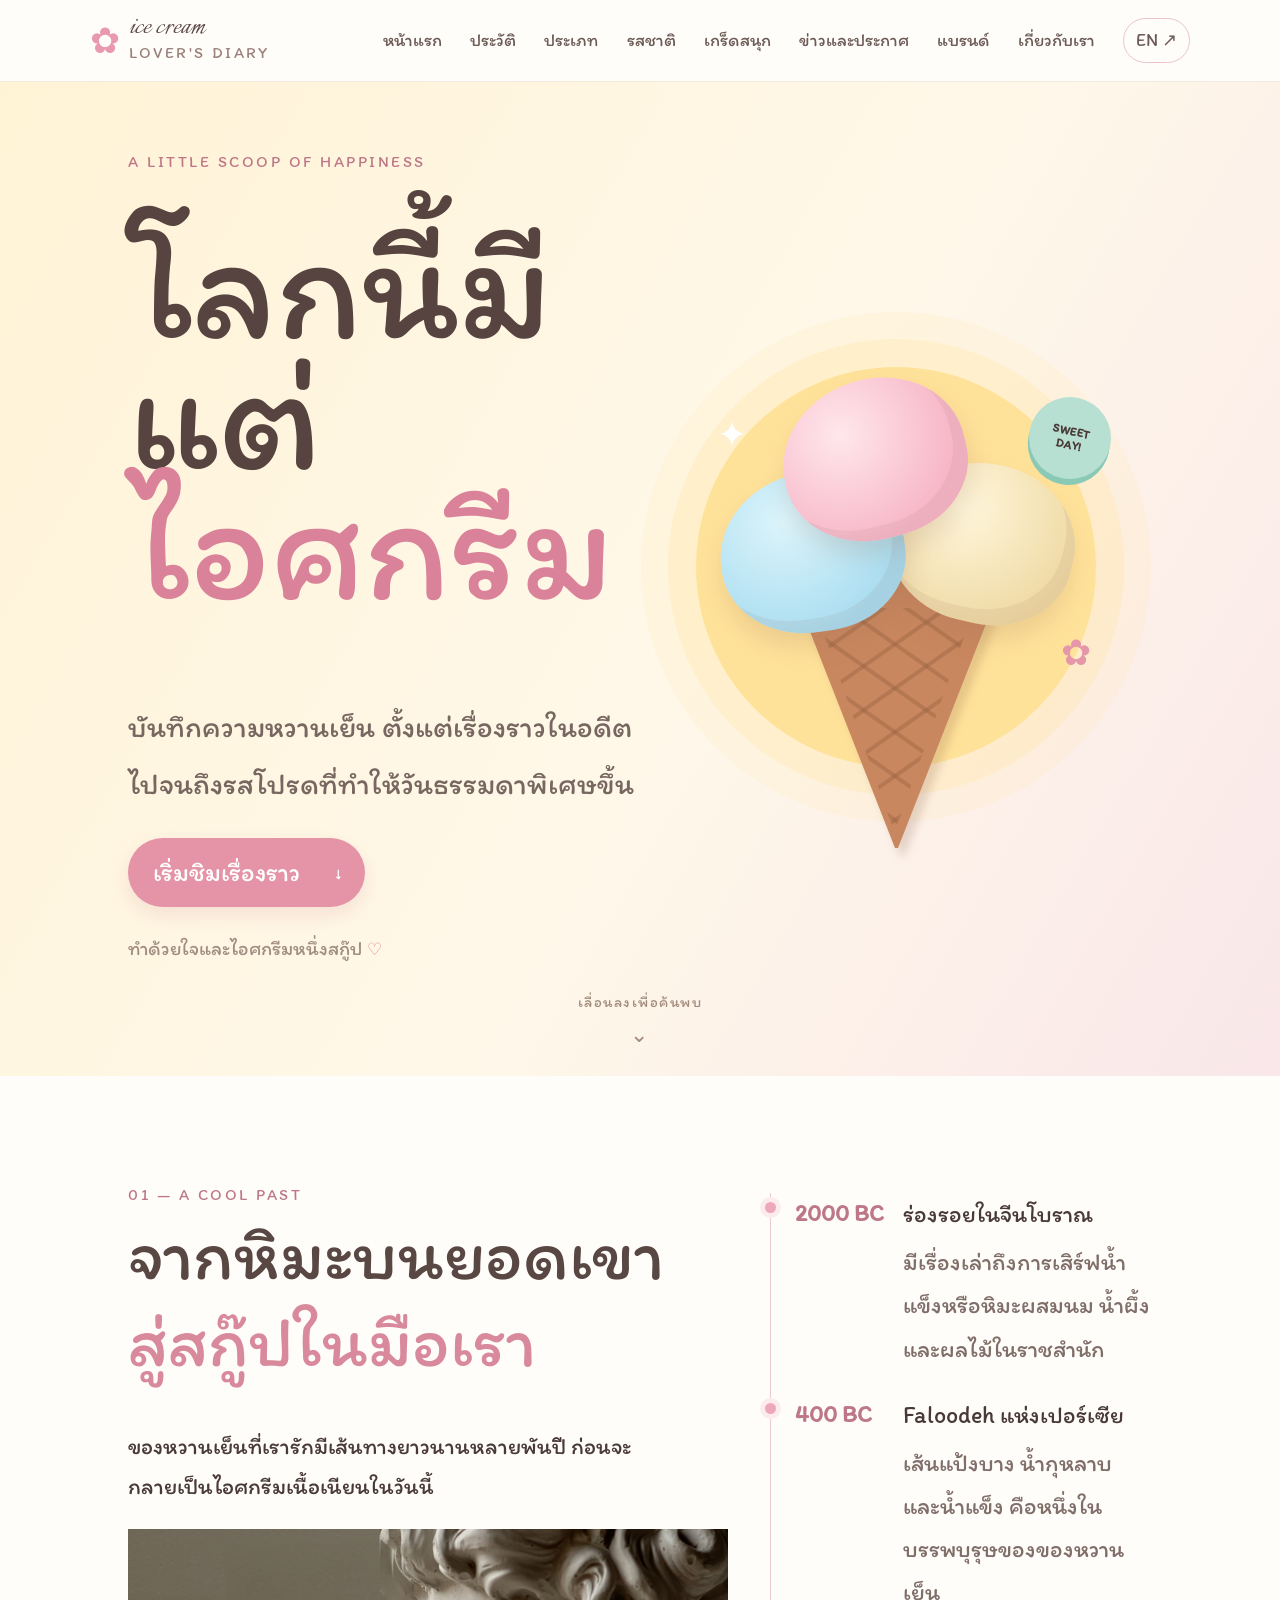
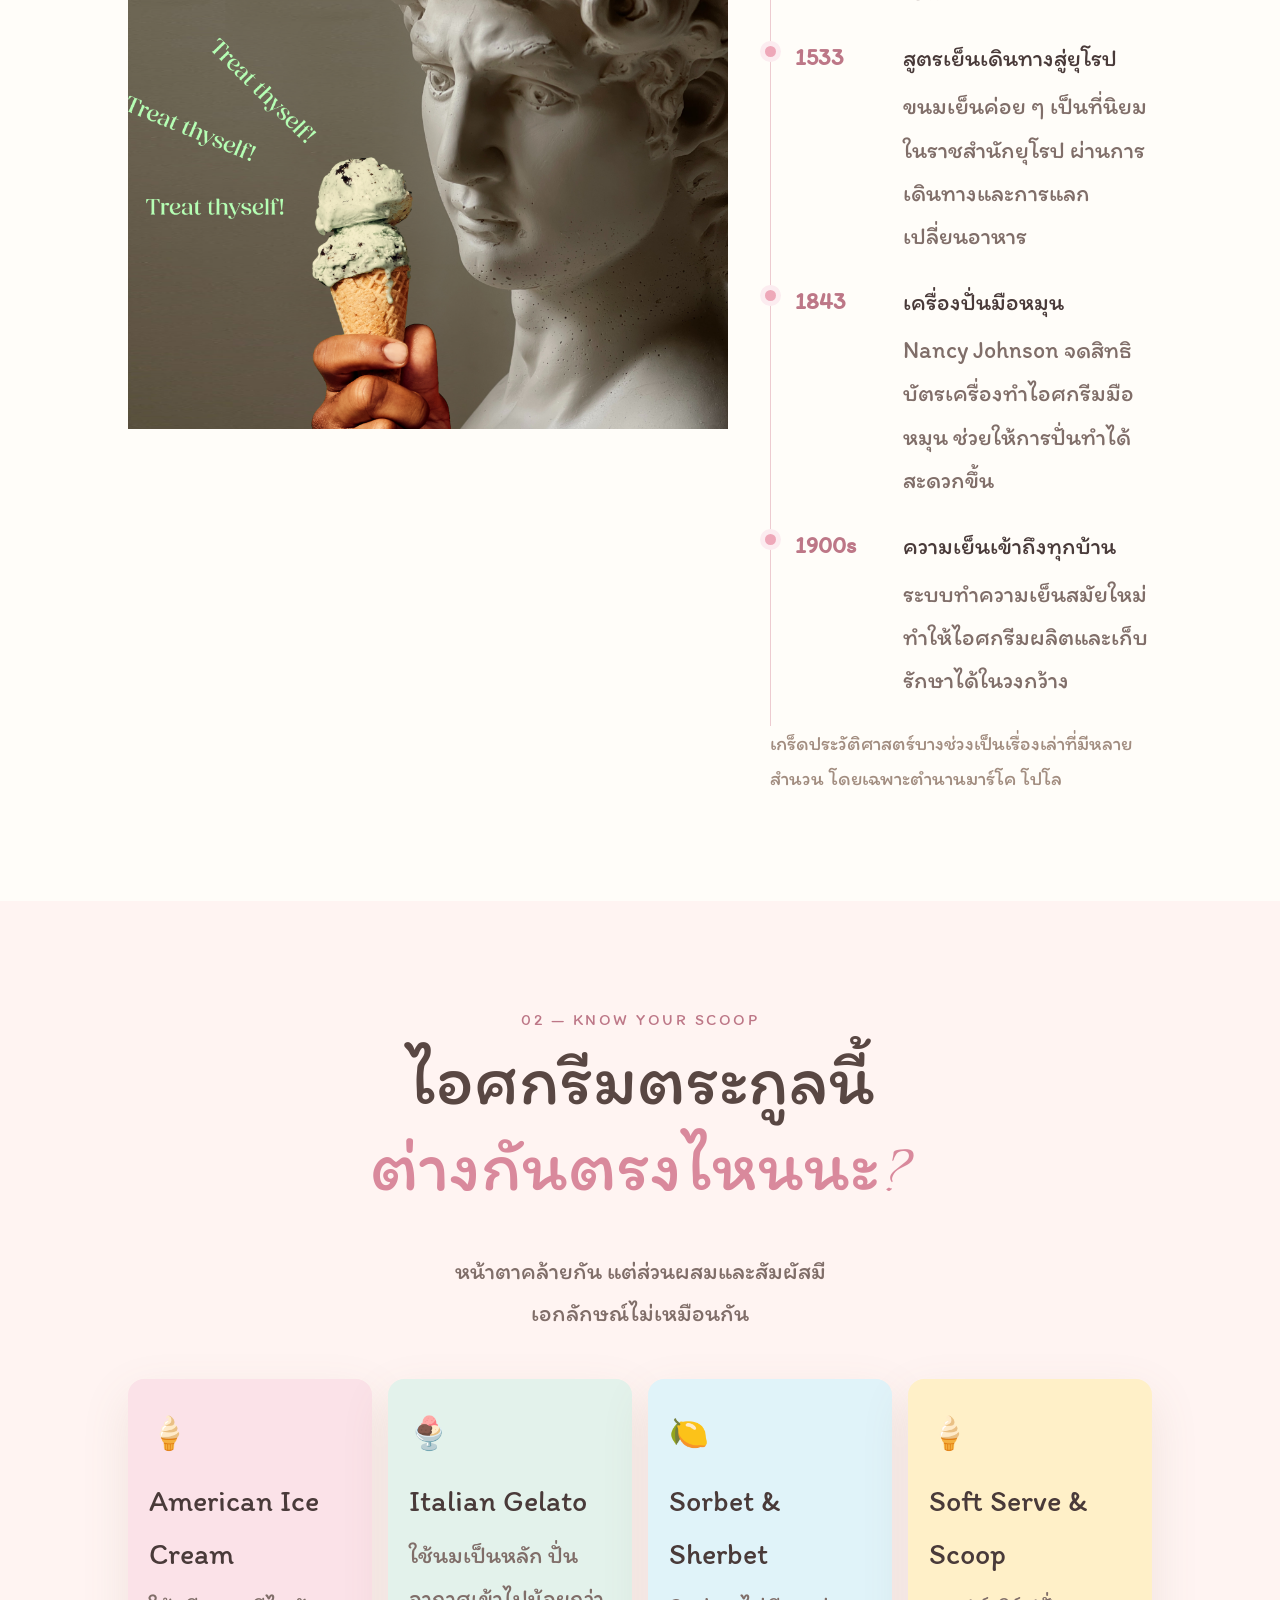
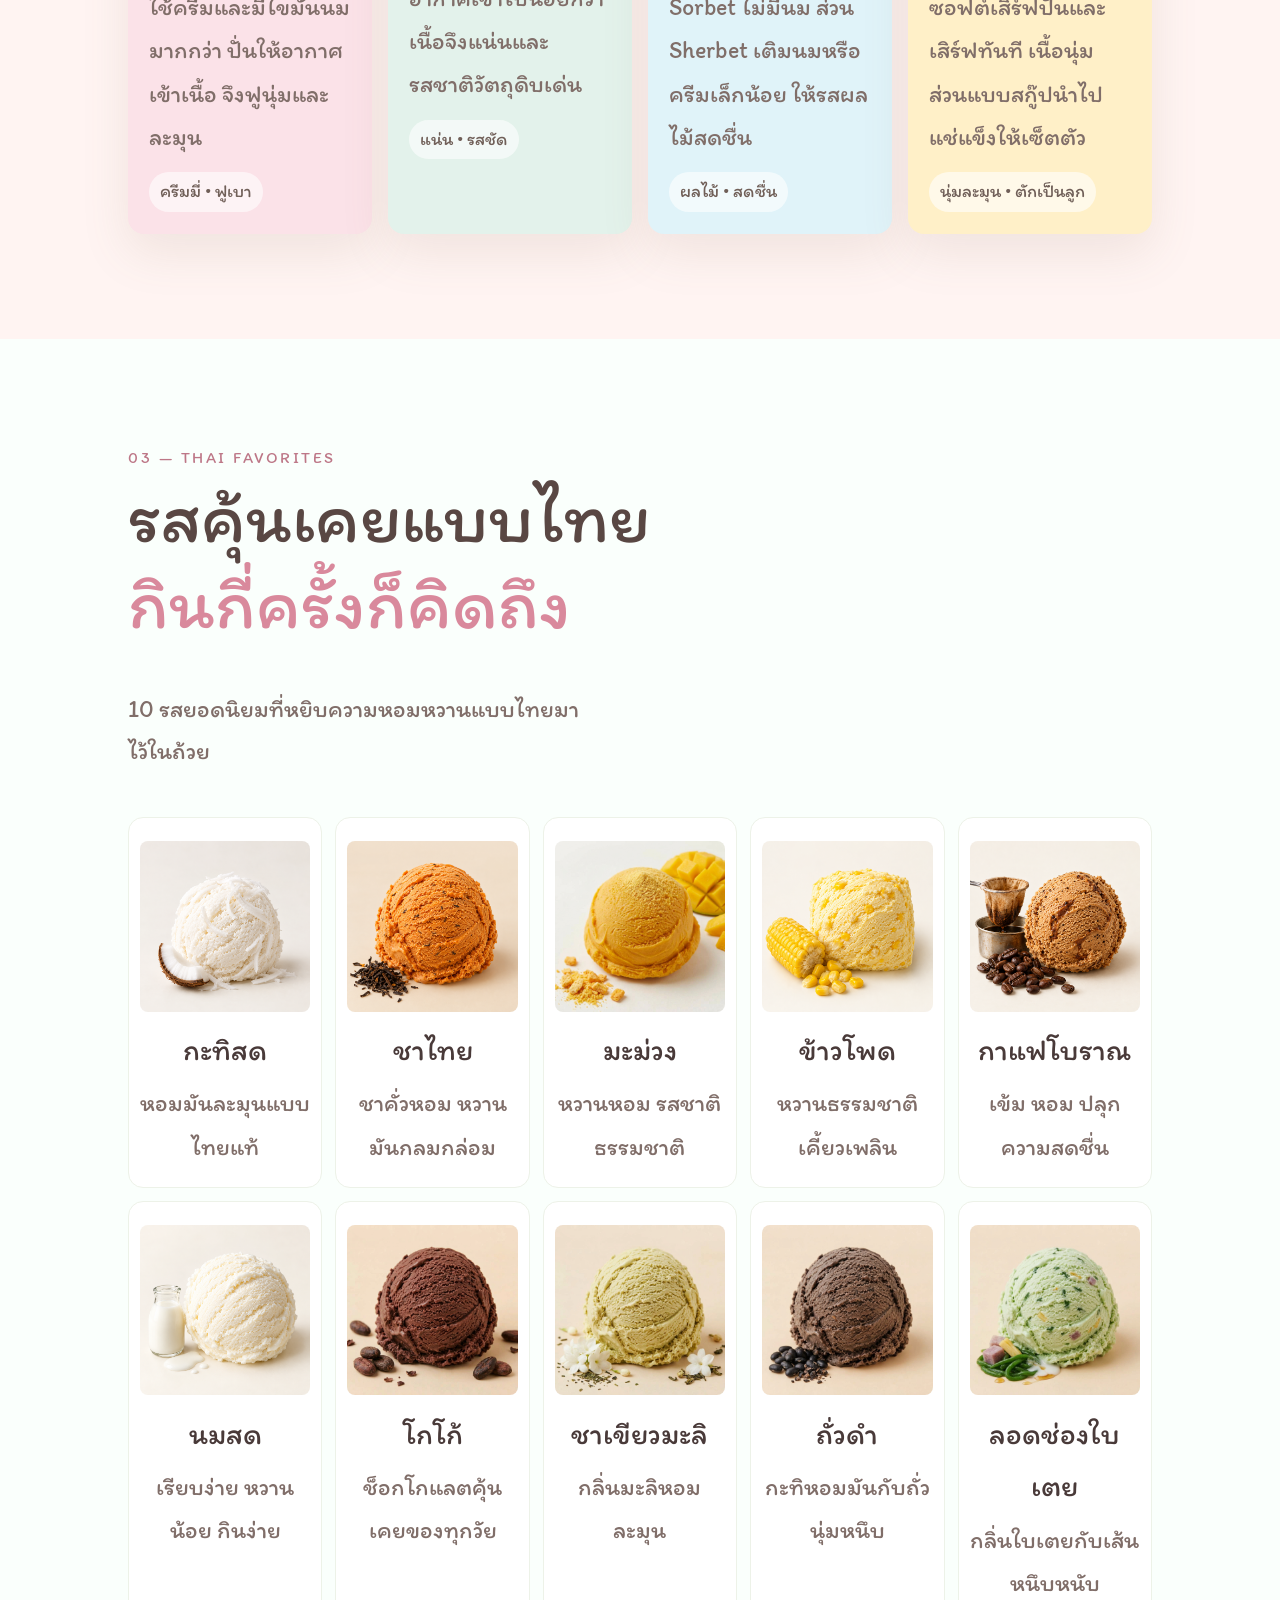
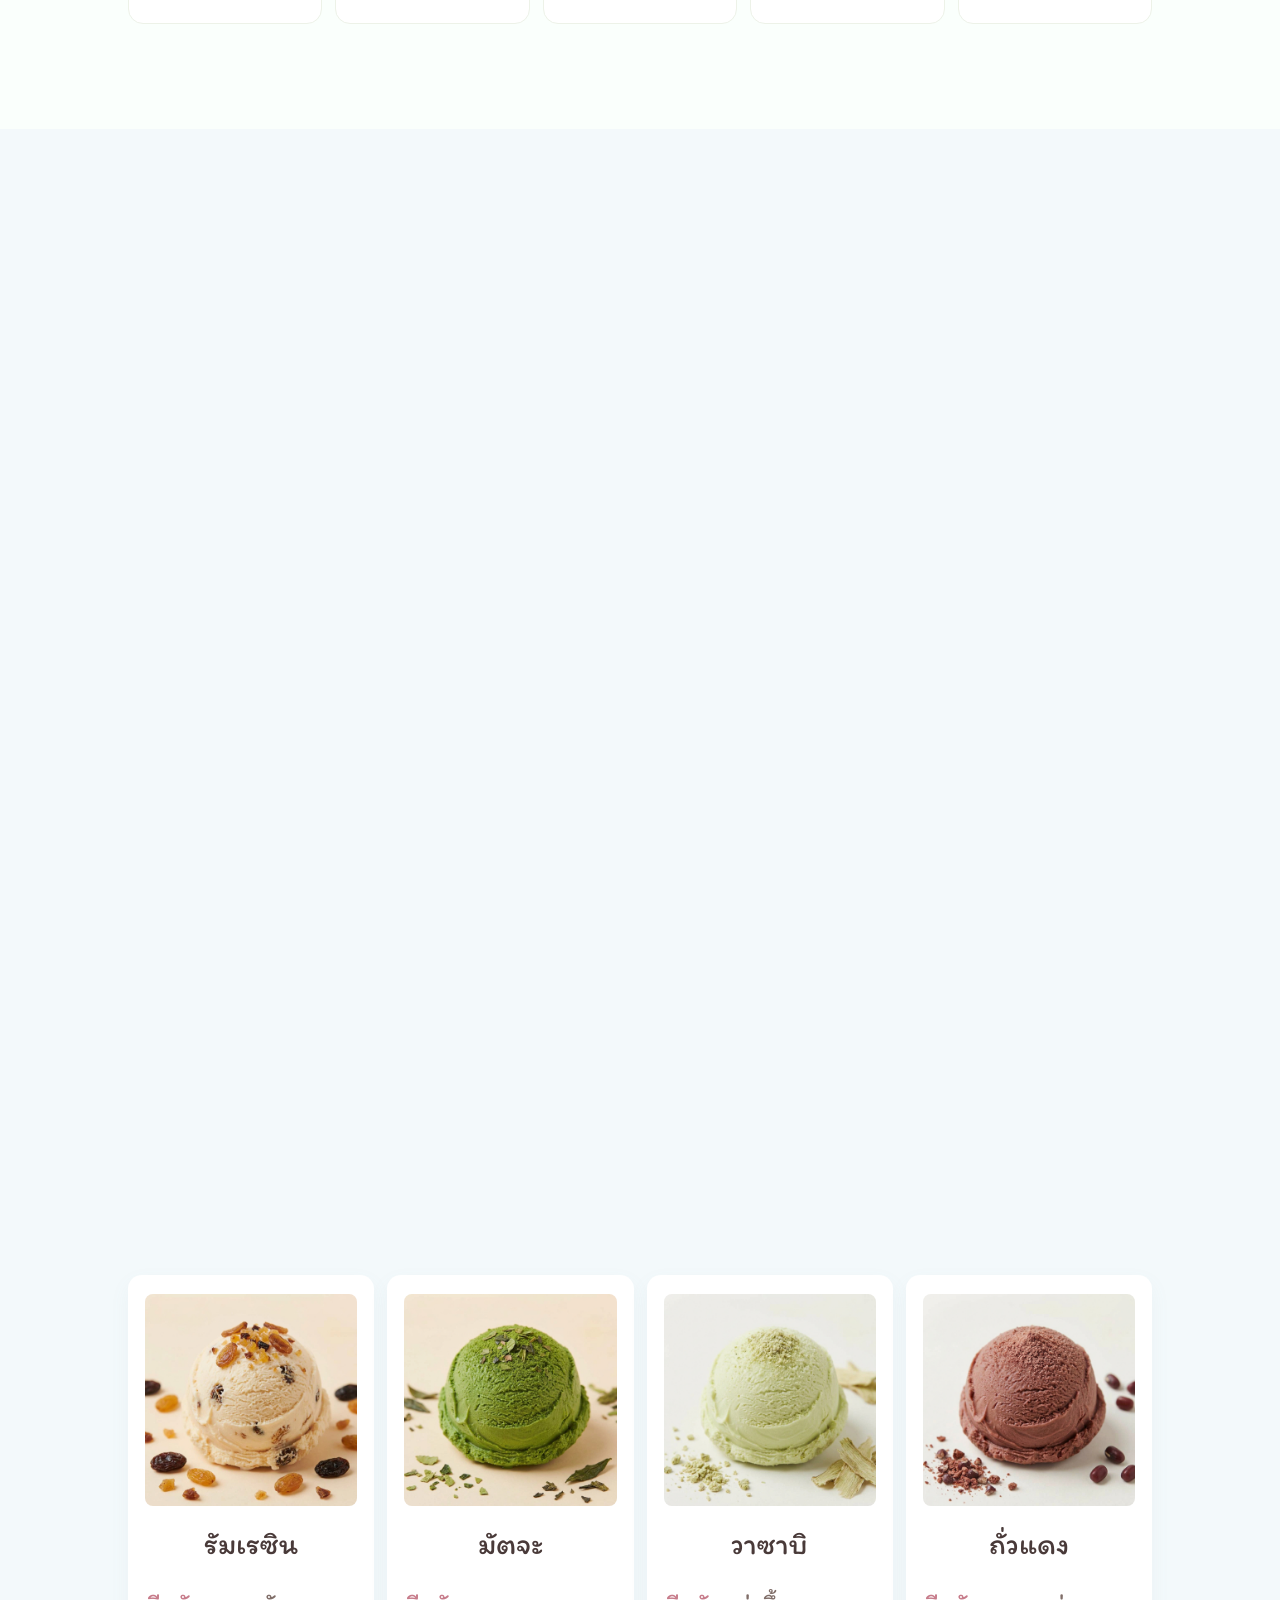
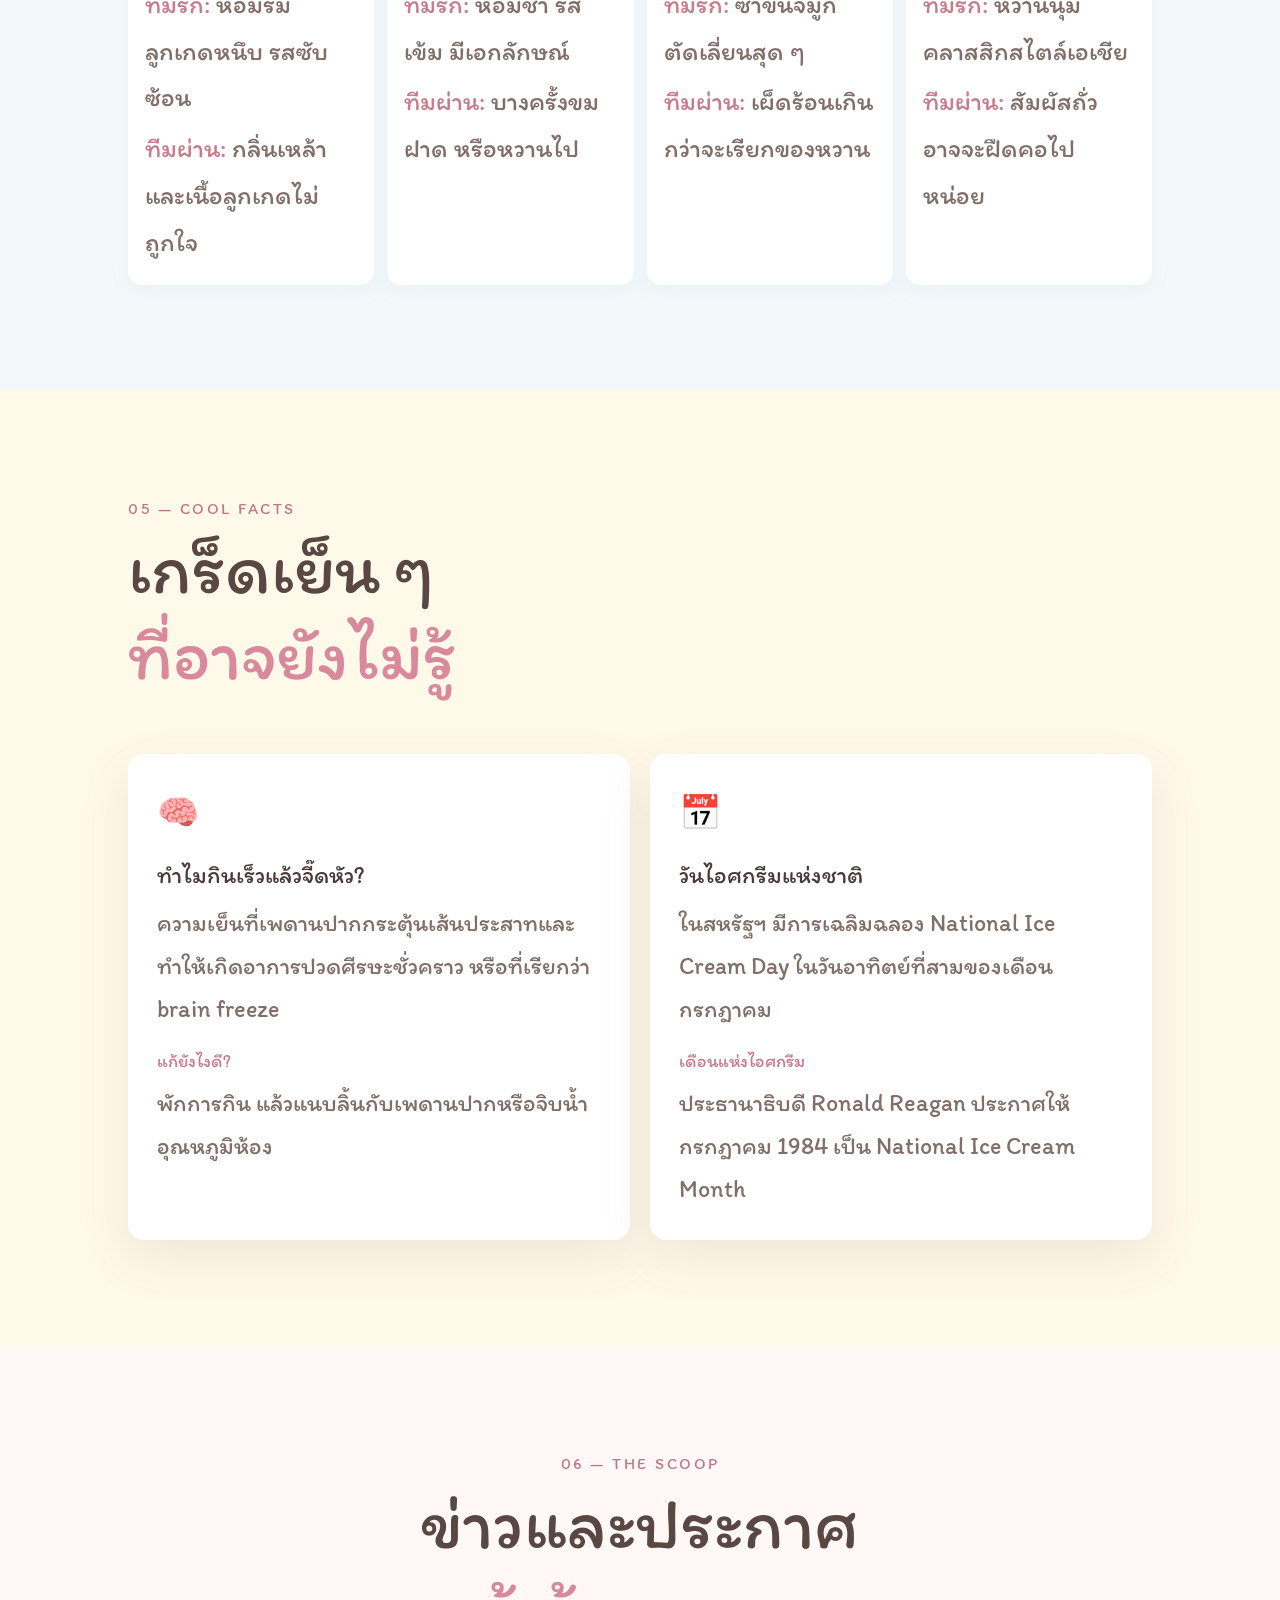
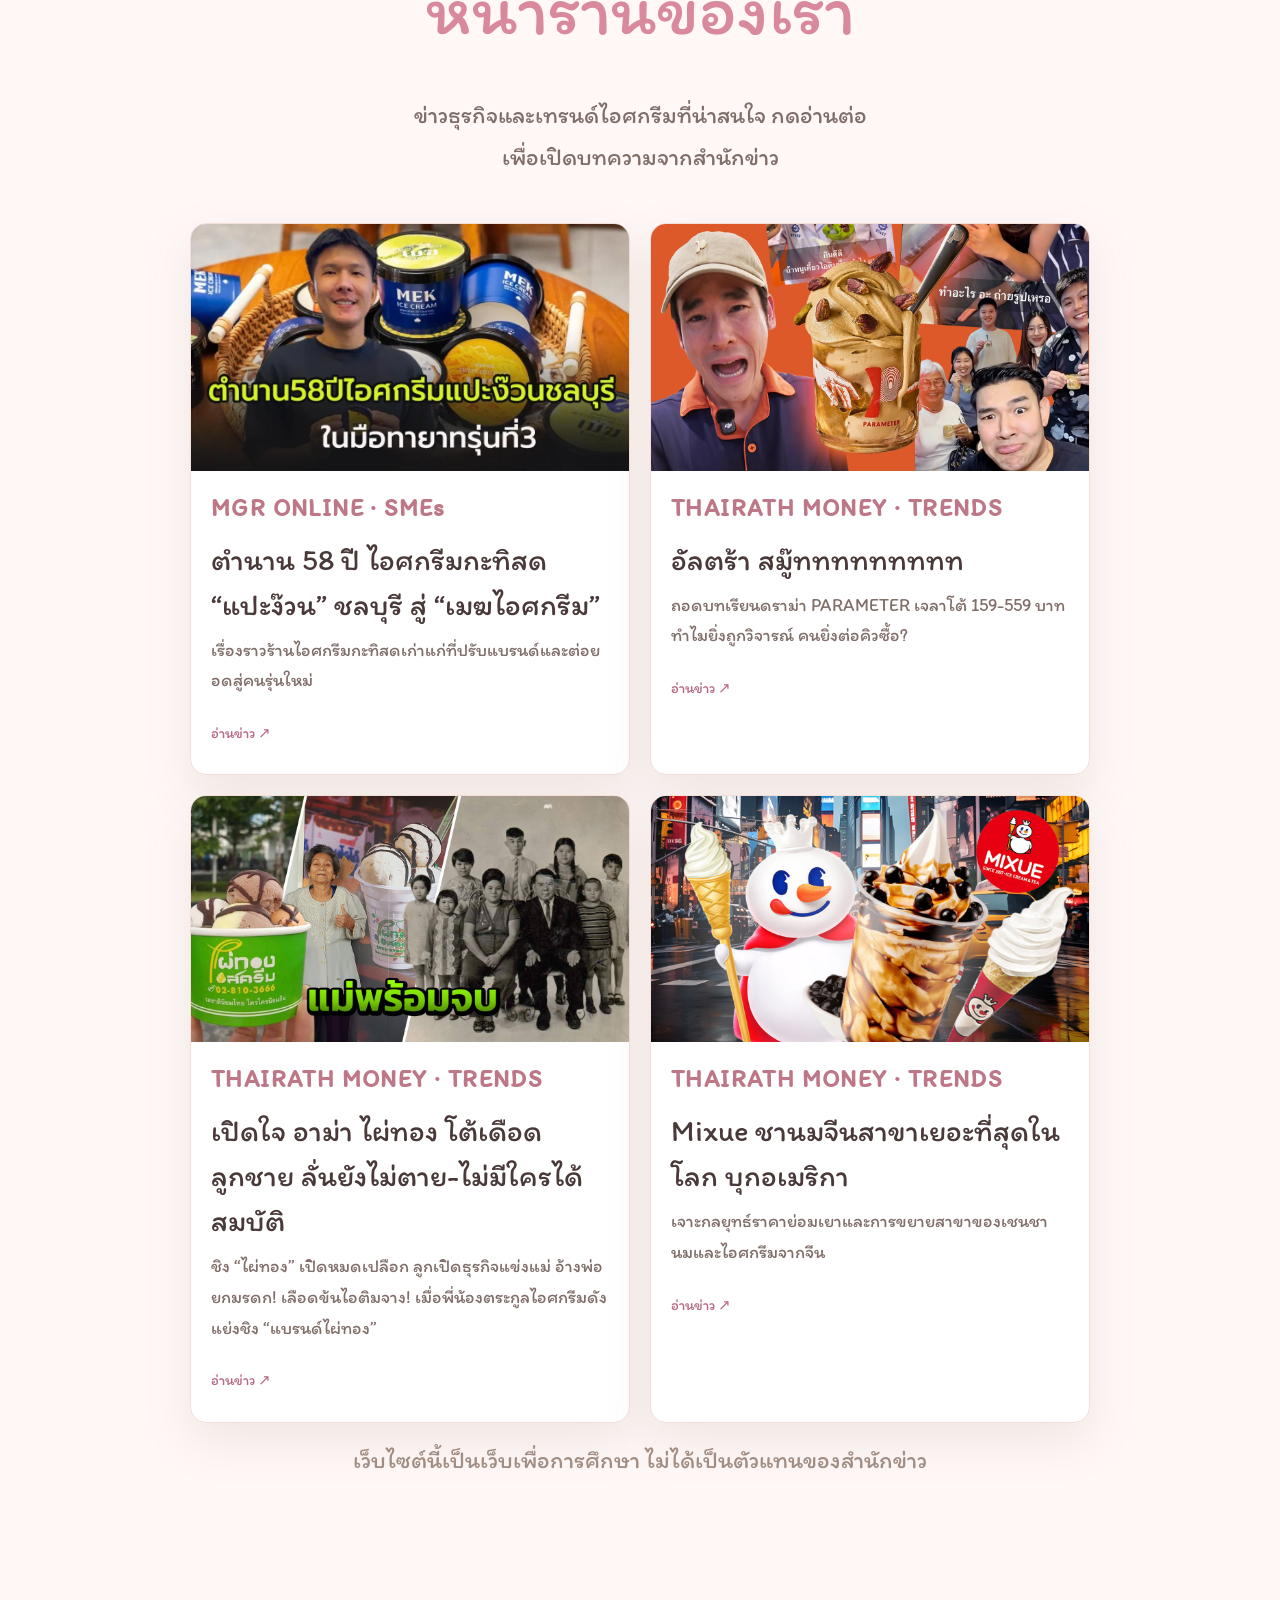
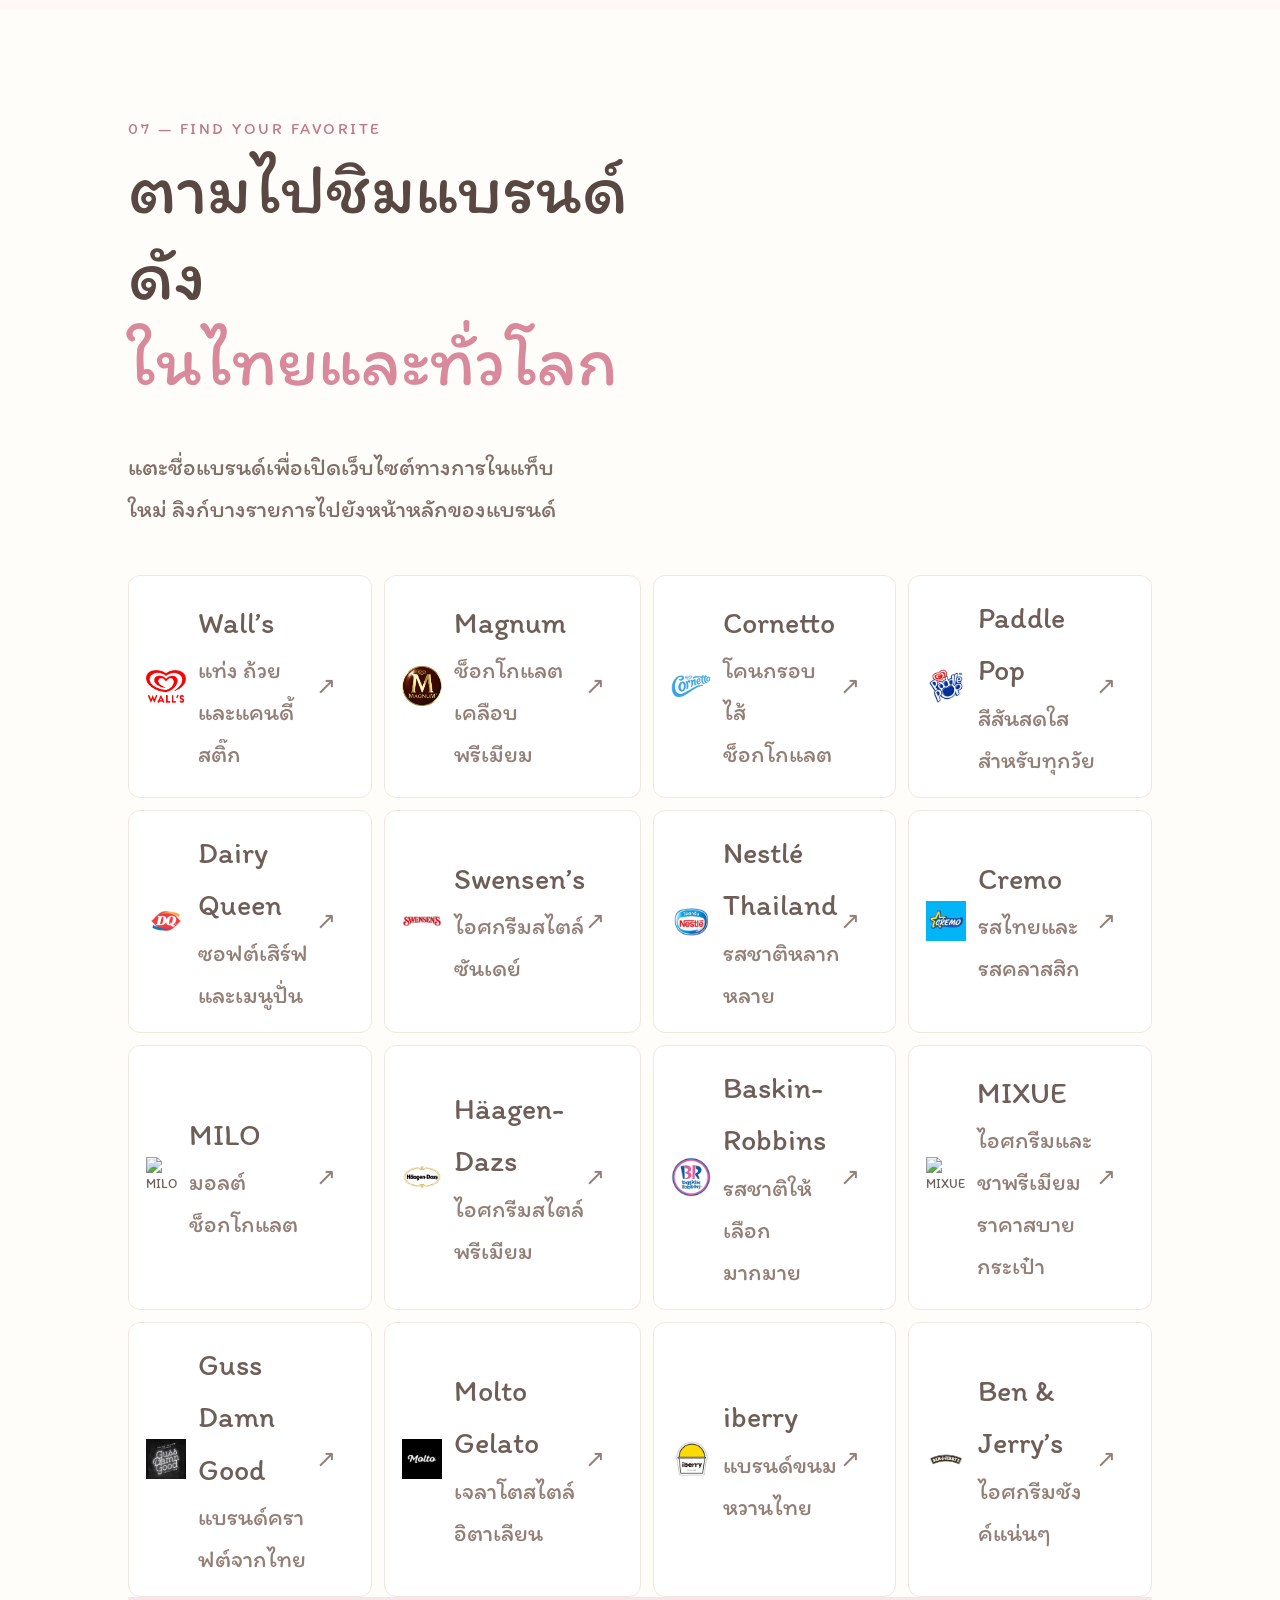
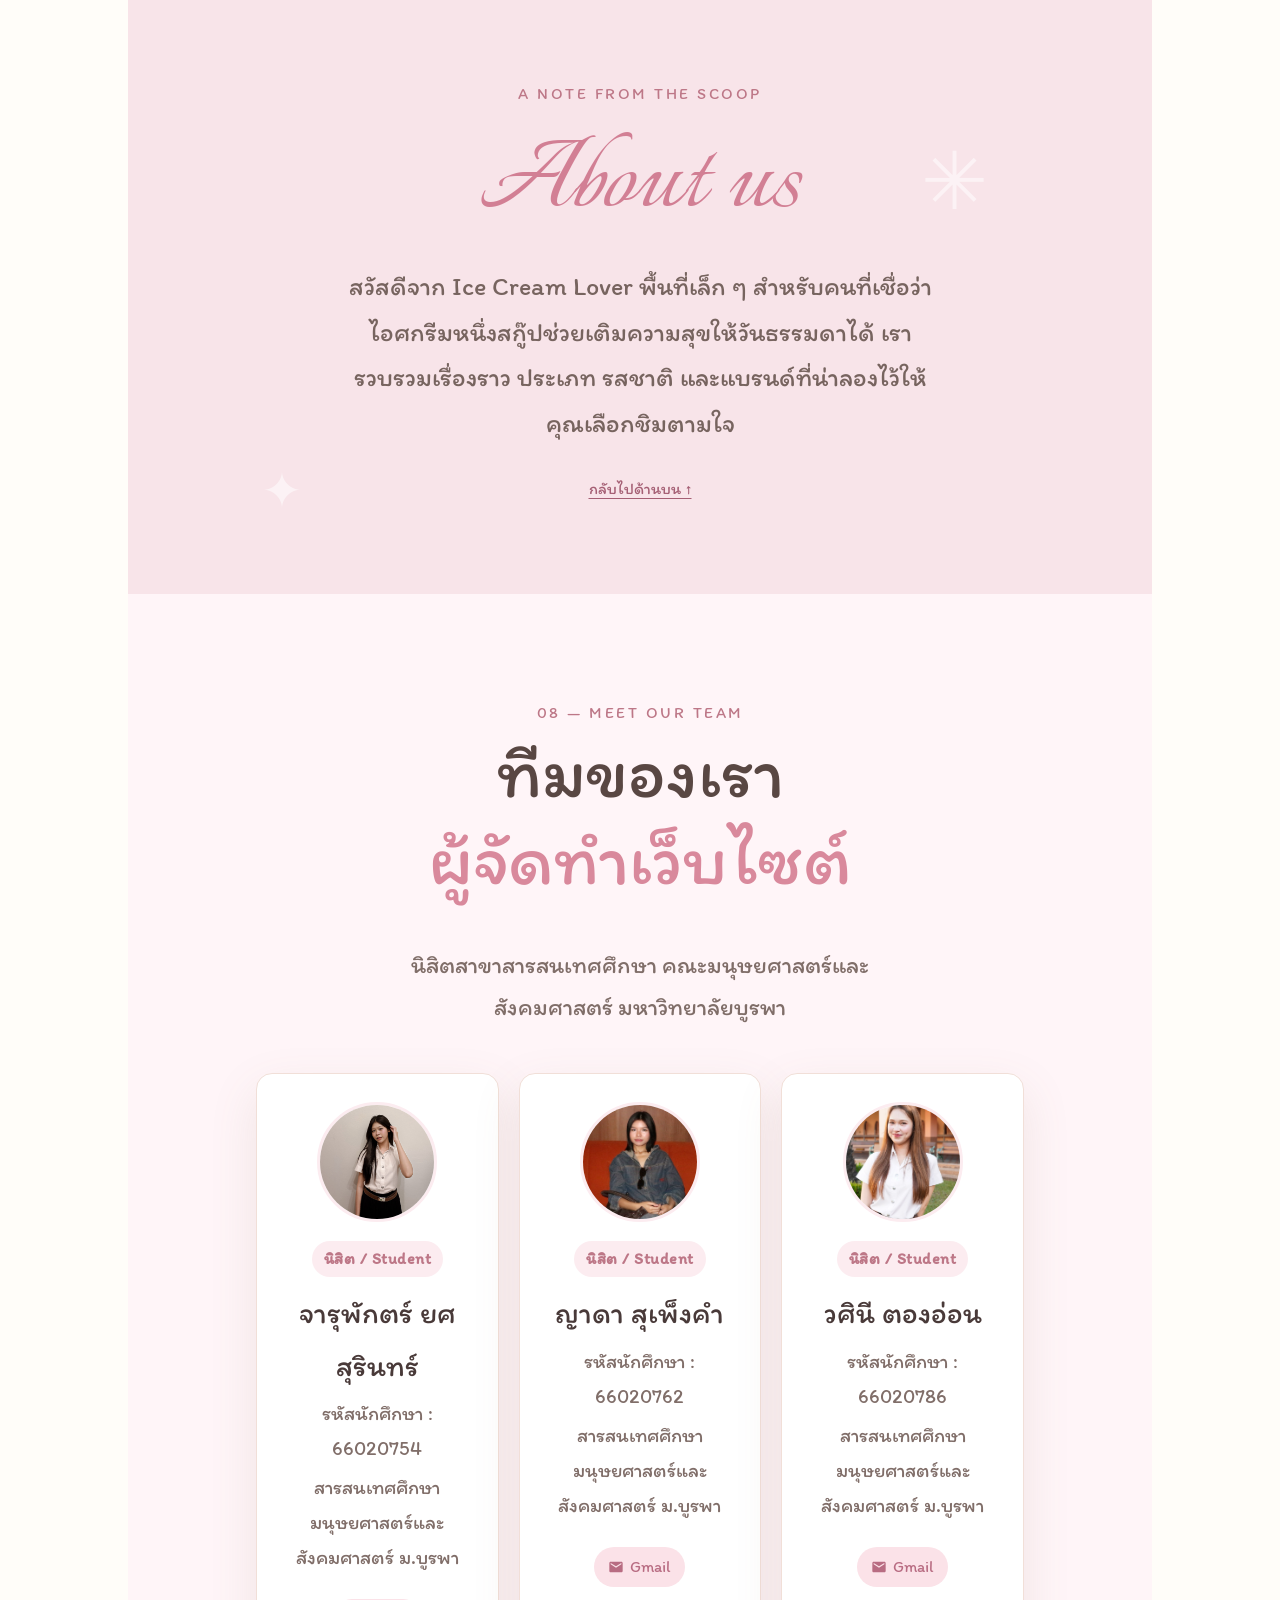
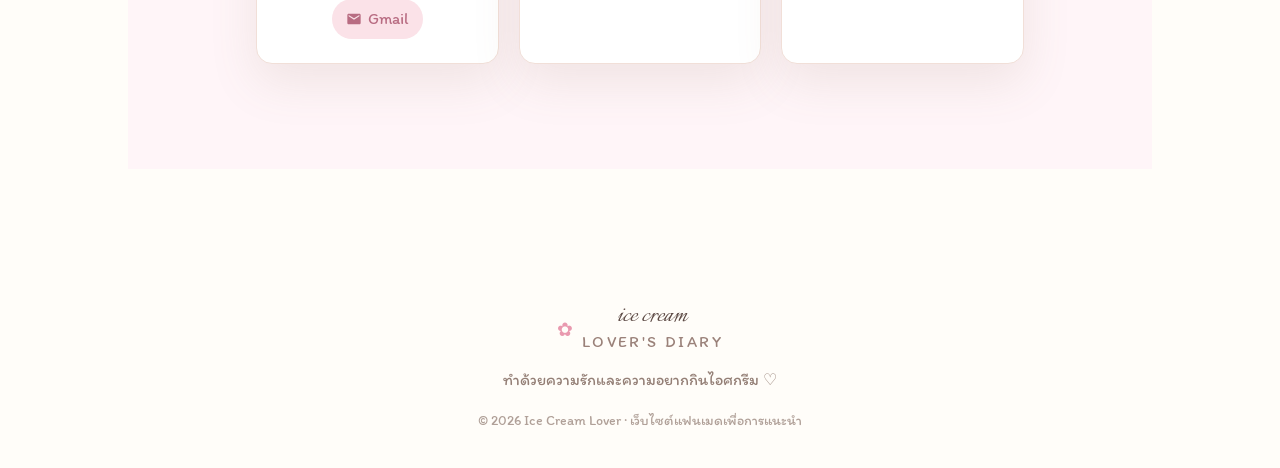
==== commit 0e452675: "update news and brands" ====
--- a/index.html
+++ b/index.html
@@ -187,49 +187,49 @@
             <div class="debate-grid">
                 <article>
                     <img src="icecream/Mint chocolate.JPG">
-                    <h3>🌱 มิ้นต์ช็อกโกแลต</h3>
+                    <h3> มิ้นต์ช็อกโกแลต</h3>
                     <p><strong>ทีมรัก:</strong> เย็นสดชื่น ตัดกับช็อกโกแลตกรุบ ๆ</p>
                     <p><strong>ทีมผ่าน:</strong> ชวนให้นึกถึงยาสีฟันช็อกโกแลต</p>
                 </article>
                 <article>
                     <img src="icecream/Durain.JPG">
-                    <h3>👑 ทุเรียน</h3>
+                    <h3> ทุเรียน</h3>
                     <p><strong>ทีมรัก:</strong> หอมหวานมัน เนื้อเนียนเข้มข้น</p>
                     <p><strong>ทีมผ่าน:</strong> กลิ่นแรงเกินรับไหว</p>
                 </article>
                 <article>
                     <img src="icecream/Black sesame.JPG">
-                    <h3>⚫ งาดำ</h3>
+                    <h3> งาดำ</h3>
                     <p><strong>ทีมรัก:</strong> หอมคั่วลึก มันนัวแบบเอเชีย</p>
                     <p><strong>ทีมผ่าน:</strong> สีเข้มและมีปลายรสขมนิด ๆ</p>
                 </article>
                 <article>
                     <img src="icecream/Cheese.JPG">
-                    <h3>🧀 ชีส</h3>
+                    <h3> ชีส</h3>
                     <p><strong>ทีมรัก:</strong> เค็มมันตัดหวานได้ลงตัว</p>
                     <p><strong>ทีมผ่าน:</strong> ของหวานควรจะหวานสิ!</p>
                 </article>
                 <article>
                     <img src="icecream/Rum raisin.JPG">
-                    <h3>🍇 รัมเรซิน</h3>
+                    <h3> รัมเรซิน</h3>
                     <p><strong>ทีมรัก:</strong> หอมรัม ลูกเกดหนึบ รสซับซ้อน</p>
                     <p><strong>ทีมผ่าน:</strong> กลิ่นเหล้าและเนื้อลูกเกดไม่ถูกใจ</p>
                 </article>
                 <article>
                     <img src="icecream/Matcha.JPG">
-                    <h3>🍵 มัทฉะ / ชาไทย</h3>
+                    <h3 > มัตจะ </h3>
                     <p><strong>ทีมรัก:</strong> หอมชา รสเข้ม มีเอกลักษณ์</p>
                     <p><strong>ทีมผ่าน:</strong> บางครั้งขม ฝาด หรือหวานไป</p>
                 </article>
                 <article>
                     <img src="icecream/Wasabi.JPG">
-                    <h3>🌶️ วาซาบิ / ขิง</h3>
+                    <h3> วาซาบิ </h3>
                     <p><strong>ทีมรัก:</strong> ซ่าขึ้นจมูก ตัดเลี่ยนสุด ๆ</p>
                     <p><strong>ทีมผ่าน:</strong> เผ็ดร้อนเกินกว่าจะเรียกของหวาน</p>
                 </article>
                 <article>
                     <img src="icecream/Red bean.JPG">
-                    <h3>🫘 ถั่วแดง</h3>
+                    <h3> ถั่วแดง</h3>
                     <p><strong>ทีมรัก:</strong> หวานนุ่ม คลาสสิกสไตล์เอเชีย</p>
                     <p><strong>ทีมผ่าน:</strong> สัมผัสถั่วอาจจะฝืดคอไปหน่อย</p>
                 </article>
@@ -274,8 +274,24 @@
                     <p>เรื่องราวร้านไอศกรีมกะทิสดเก่าแก่ที่ปรับแบรนด์และต่อยอดสู่คนรุ่นใหม่</p>
                     <span class="news-read">อ่านข่าว ↗</span>
                 </a>
-            
+                <a class="news-link" href="https://www.thairath.co.th/money/business_marketing/trends/2947611" target="_blank"
+                    rel="noopener noreferrer">
+                    <img class="news-image" src="para.jpg" alt="ข่าว paramitor" loading="lazy">
+                    <span class="news-source">THAIRATH MONEY · TRENDS</span>
+                    <h3>อัลตร้า สมู๊ททททททททท</h3>
+                    <p>ถอดบทเรียนดราม่า PARAMETER เจลาโต้ 159-559 บาท ทำไมยิ่งถูกวิจารณ์ คนยิ่งต่อคิวซื้อ?</p>
+                    <span class="news-read">อ่านข่าว ↗</span>
+                </a>
                 <!-- ข่าวที่ 2 -->
+                <a class="news-link" href="https://www.khaosod.co.th/special-stories/news_1604026" target="_blank"
+                    rel="noopener noreferrer">
+                    <img class="news-image" src="icecream/paithong.jpg" alt="ข่าว paramitor" loading="lazy">
+                    <span class="news-source">THAIRATH MONEY · TRENDS</span>
+                    <h3>เปิดใจ อาม่า ไผ่ทอง โต้เดือดลูกชาย ลั่นยังไม่ตาย-ไม่มีใครได้สมบัติ</h3>
+                    <p>ชิง “ไผ่ทอง” เปิดหมดเปลือก ลูกเปิดธุรกิจแข่งแม่ อ้างพ่อยกมรดก! เลือดข้นไอติมจาง! เมื่อพี่น้องตระกูลไอศกรีมดังแย่งชิง
+                    “แบรนด์ไผ่ทอง”</p>
+                    <span class="news-read">อ่านข่าว ↗</span>
+                </a>
                 <a class="news-link" href="https://www.thairath.co.th/money/business_marketing/trends/2908971" target="_blank"
                     rel="noopener noreferrer">
                     <img class="news-image" src="mixuenews.jpg" alt="ข่าว Mixue" loading="lazy">
@@ -286,10 +302,10 @@
                 </a>
             </div>
         
-                <!-- (คุณสามารถก๊อปปี้บล็อก <a class="news-link"...> เพิ่มเป็นลิงก์ที่ 3 ตามที่คุณต้องการได้เลยครับ) -->
+                
             </div>
         
-            <p class="news-disclaimer">เว็บไซต์นี้เป็นเว็บแนะนำอิสระ ไม่ได้เป็นตัวแทนของสำนักข่าว</p>
+            <p class="news-disclaimer">เว็บไซต์นี้เป็นเว็บเพื่อการศึกษา ไม่ได้เป็นตัวแทนของสำนักข่าว</p>
         </section>
         <section class="section brands-section" id="brands">
             <div class="section-heading">
--- a/styles.css
+++ b/styles.css
@@ -18,7 +18,7 @@
 html {
   scroll-behavior: smooth;
   scroll-padding-top: 86px;
-  font-size: 18px;
+  font-size: 23px;
 }
 body {
   margin: 0;
@@ -94,7 +94,7 @@
 }
 .hero {
   min-height: calc(100vh - 82px);
-  padding: 66px clamp(24px, 10vw, 160px) 90px;
+  padding: 66px clamp(15px, 10vw, 160px) 90px;
   background: linear-gradient(120deg, #fff3d6 0%, #fff8e9 55%, #f9e7e9 100%);
   display: grid;
   grid-template-columns: 1fr 1fr;
@@ -113,16 +113,16 @@
   margin: 0 0 14px;
 }
 .hero h1 {
-  font: clamp(88px, 12vw, 160px)/0.69 var(--serif);
+  font: clamp(88px, 12vw, 160px)/0.85 var(--serif);
   letter-spacing: -1px;
-  margin: 20px 0 60px;
+  margin: 70px 0 60px;
   color: #574440;
 }
 .hero h1 span {
   color: #da8299;
 }
 .hero-text {
-  font-size: 24px;
+  font-size: 30px;
   line-height: 1.9;
   color: #786761;
   margin: 0 0 26px;
@@ -306,7 +306,7 @@
 }
 .section-heading h2,
 .about-section h2 {
-  font: clamp(55px, 7vw, 68px)/1 var(--serif);
+  font: clamp(55px, 7vw, 72px)/1.2 var(--serif);
   margin: 0 0 30px;
   color: #594743;
 }
@@ -353,7 +353,7 @@
 }
 .timeline-date {
   color: #bd7787;
-  font-size: 20px;
+  font-size: 23px;
   font-weight: 600;
 }
 .timeline h3,
@@ -380,7 +380,7 @@
 .history-note {
   grid-column: 2;
   color: #a28d80;
-  font-size: 17px;
+  font-size: 20px;
   margin: 0;
 }
 .styles-section {
@@ -479,6 +479,7 @@
 .debate-grid h3 {
   font-size: 30px;
   margin-bottom: 10px;
+  text-align: center;
 }
 .debate-grid p {
   font-size: 26px;
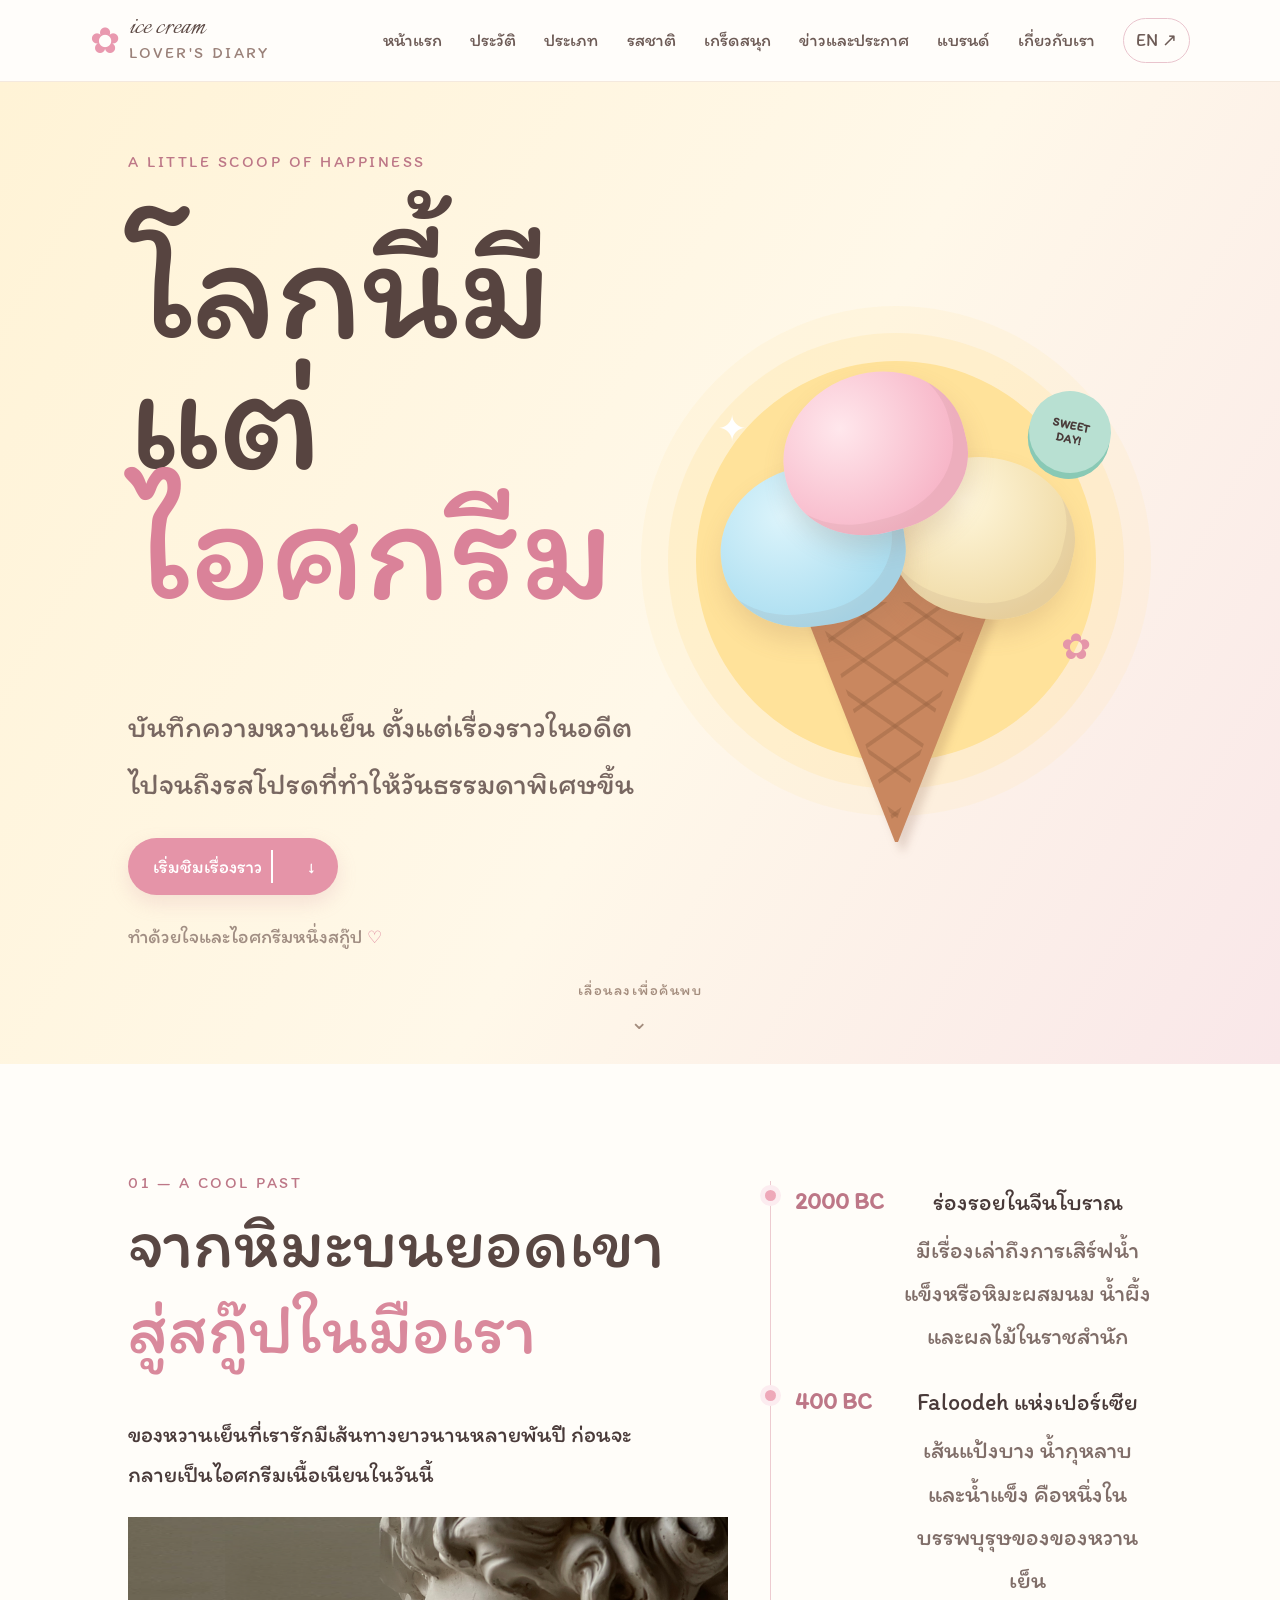
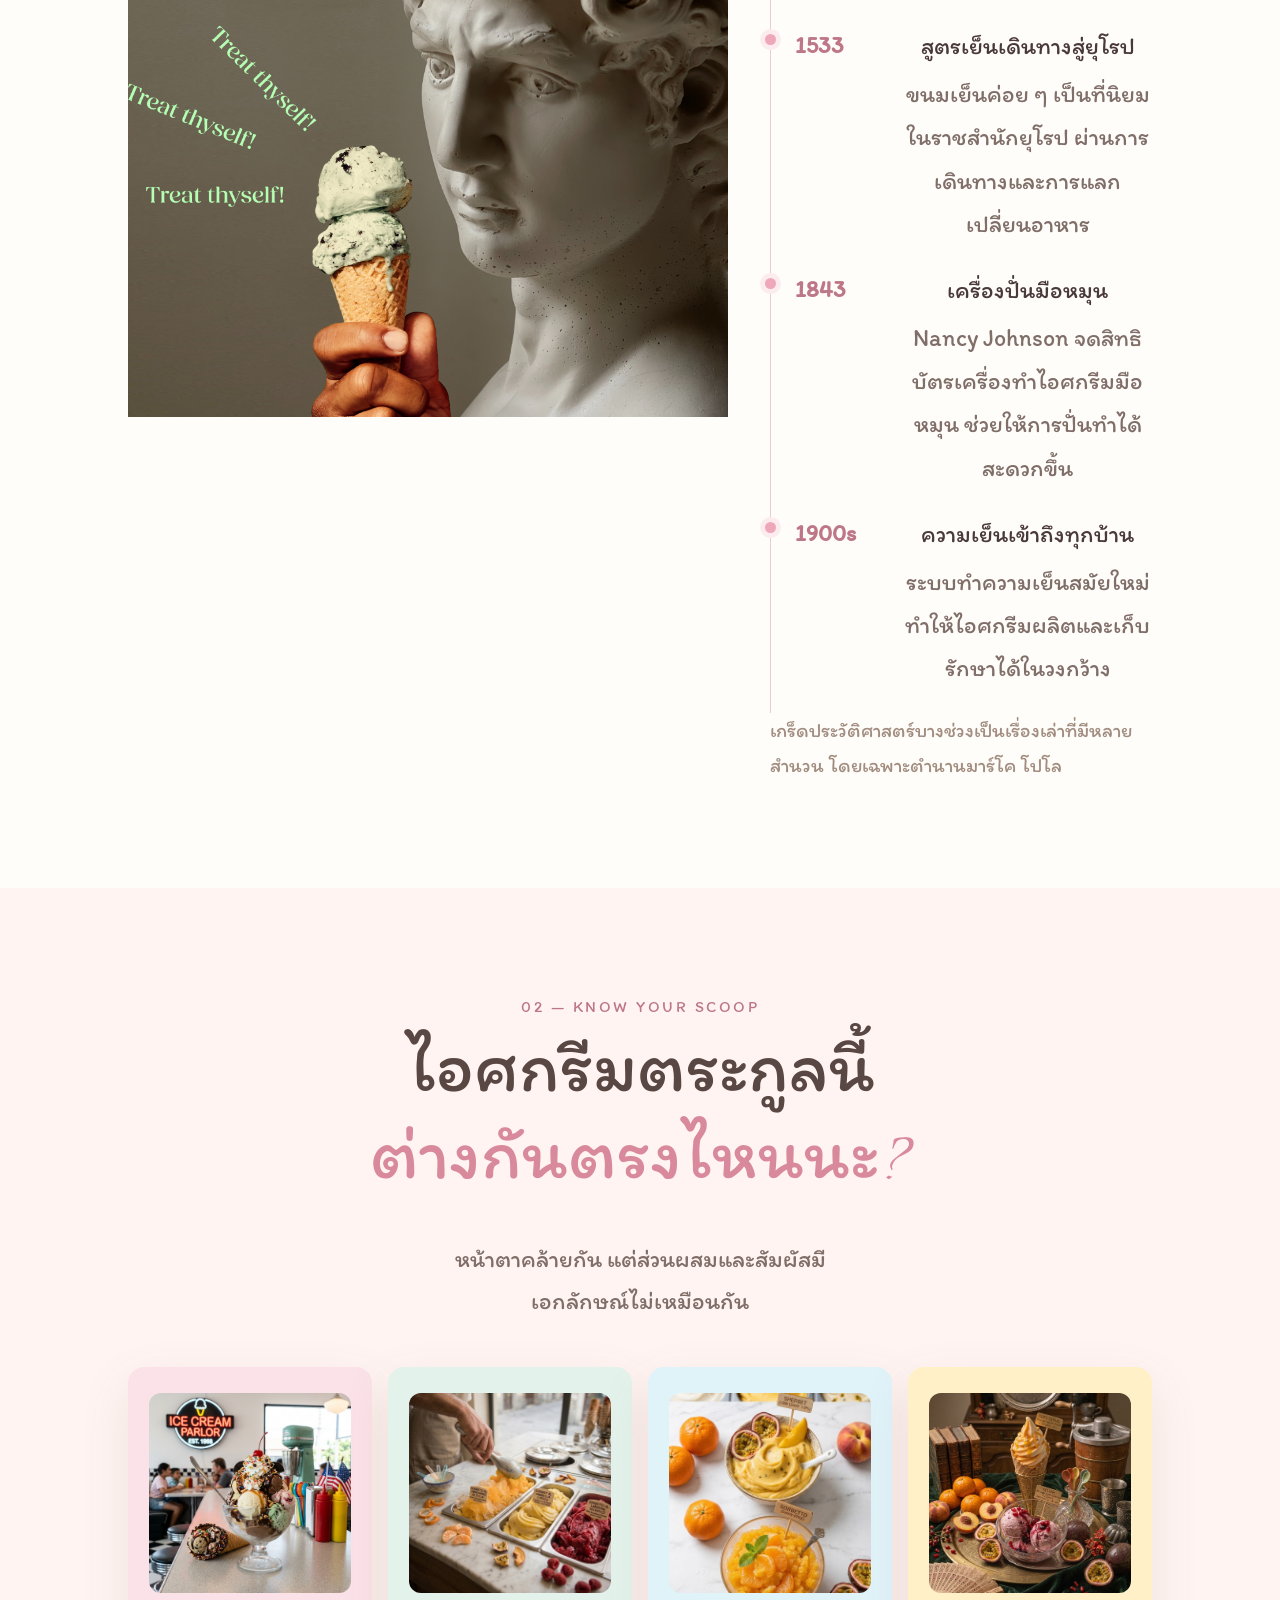
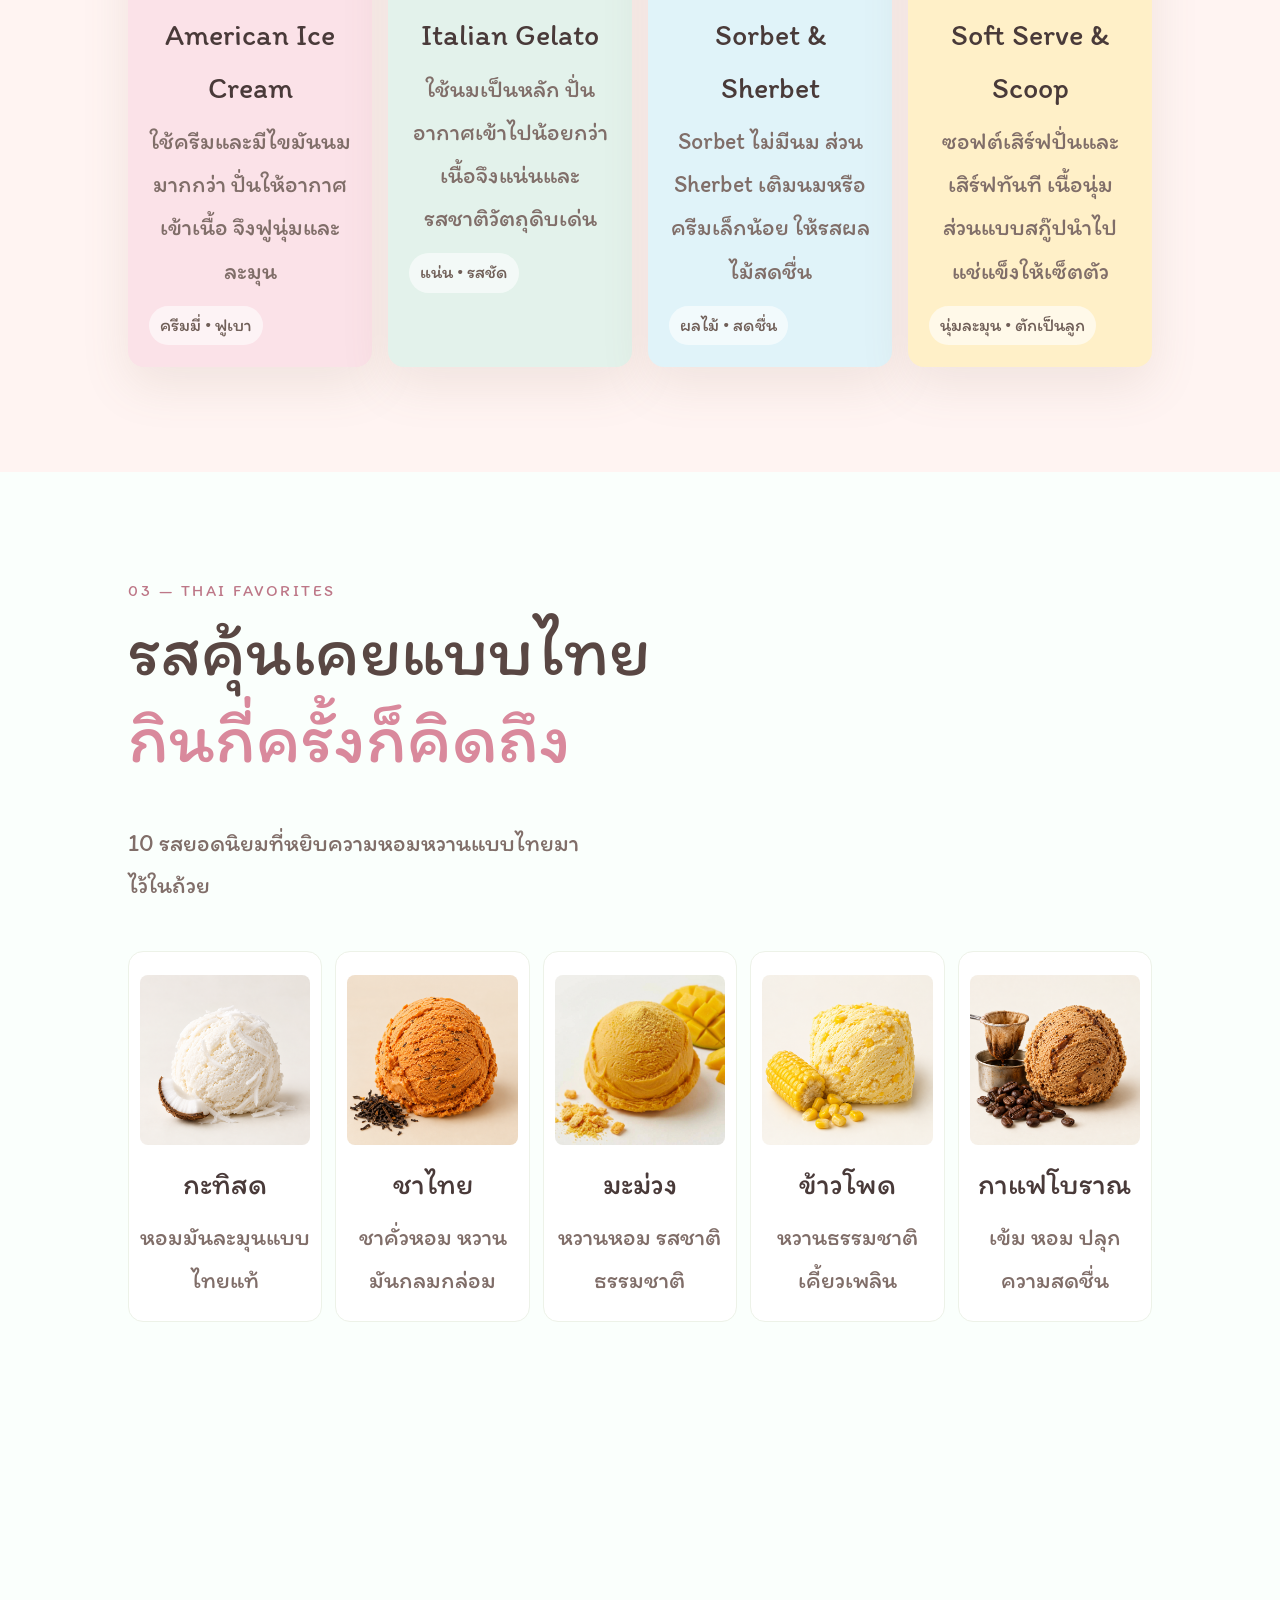
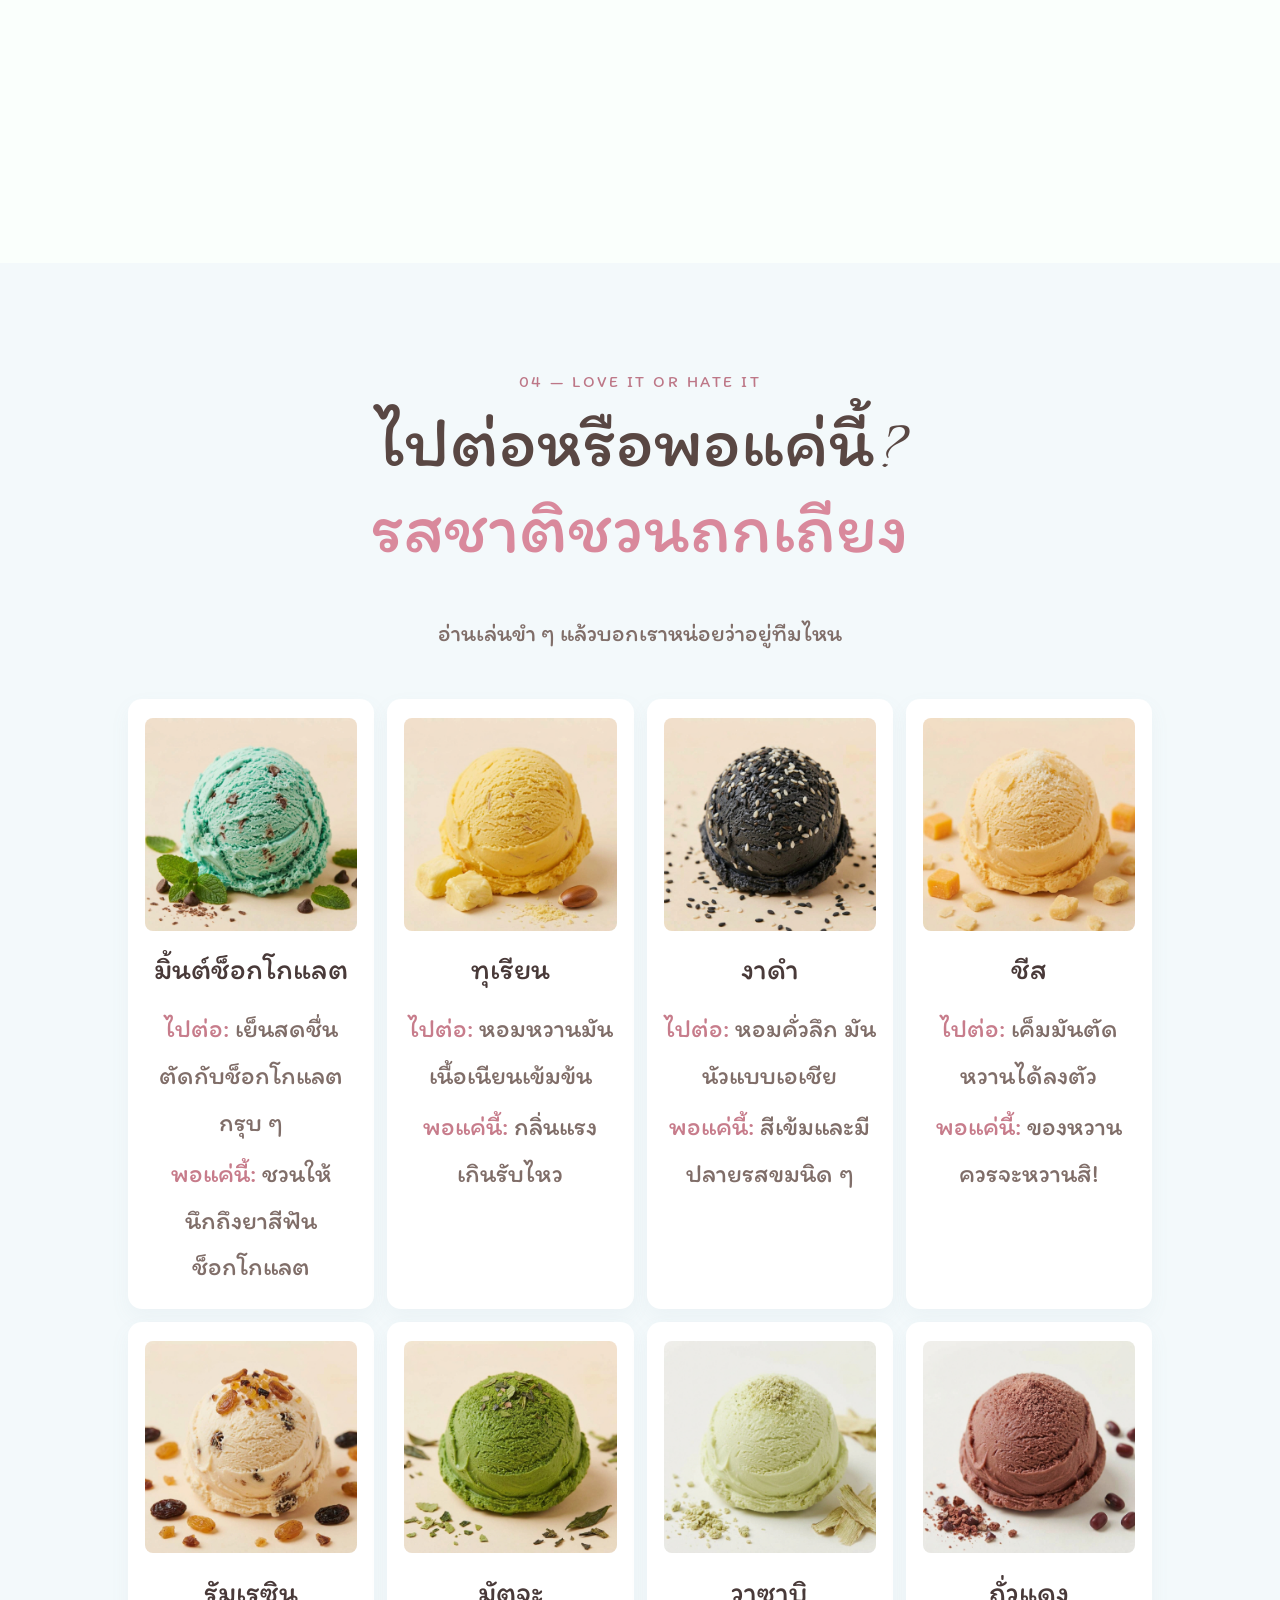
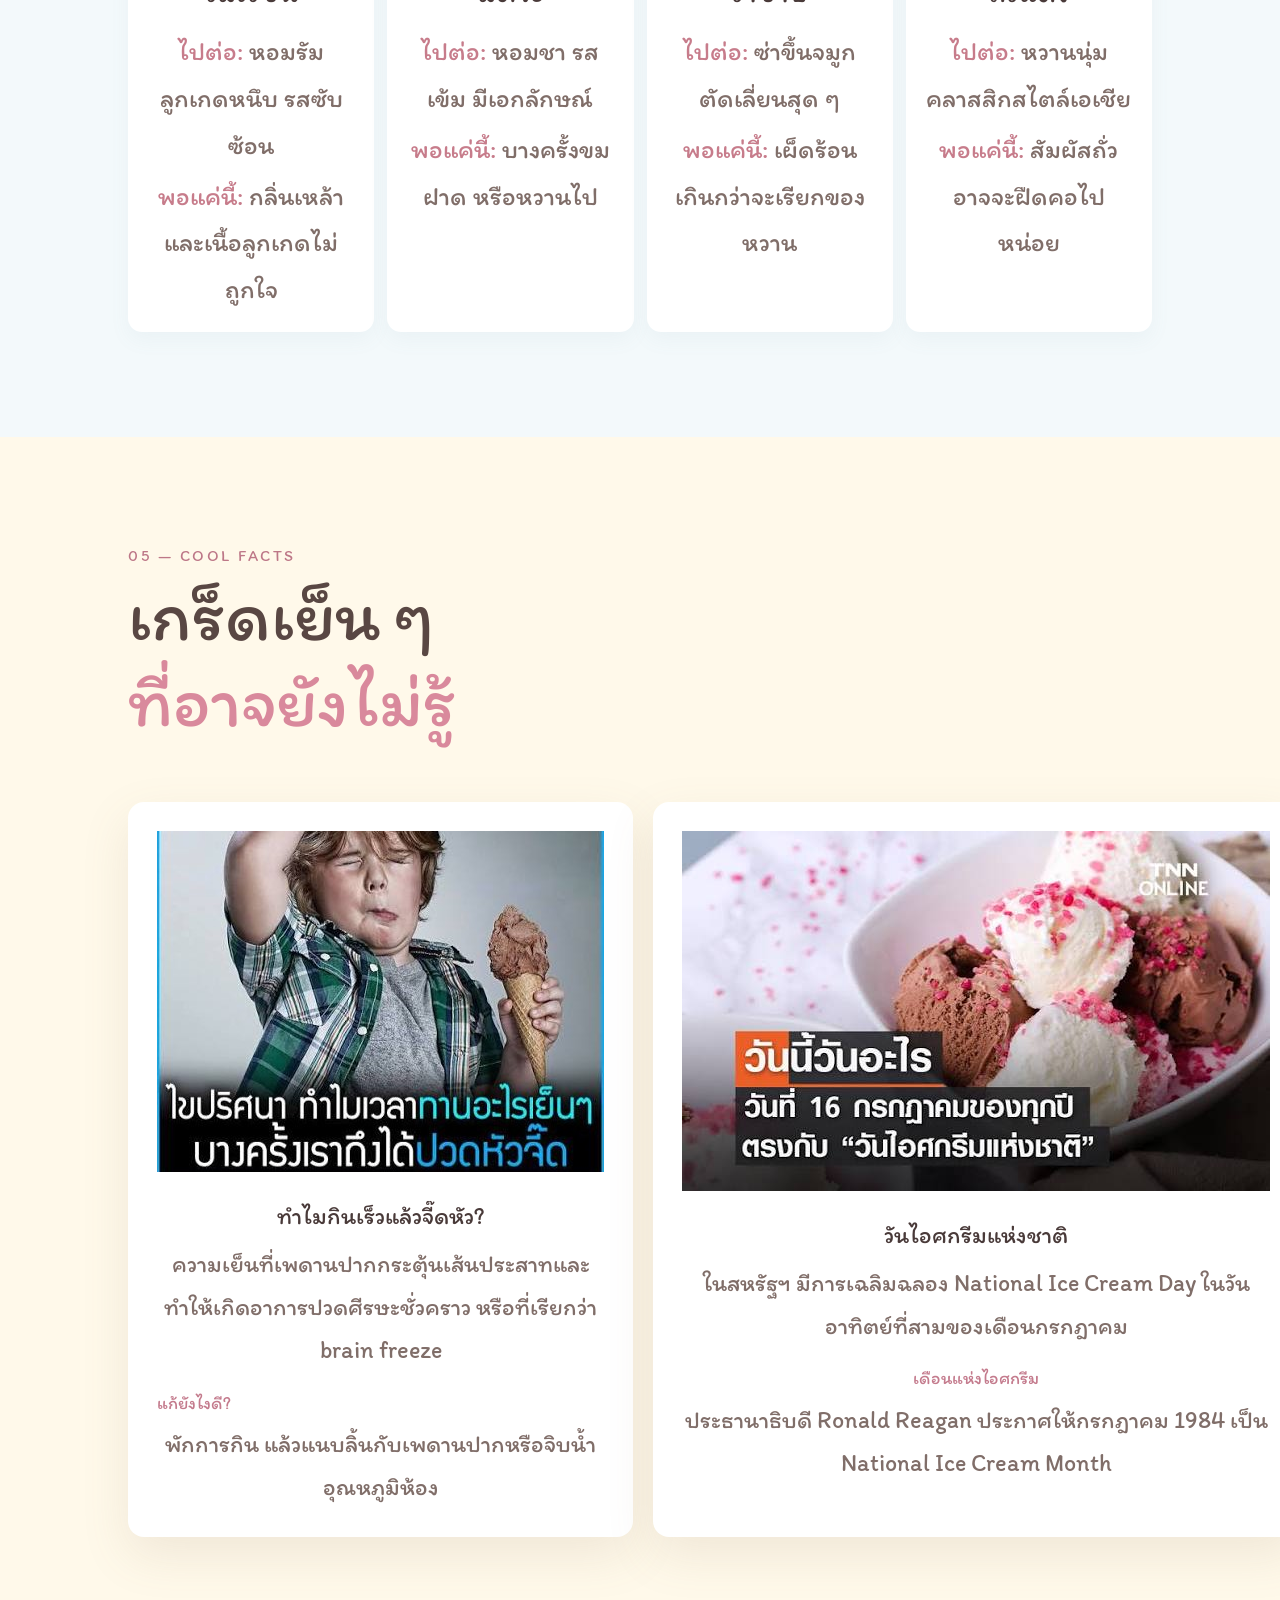
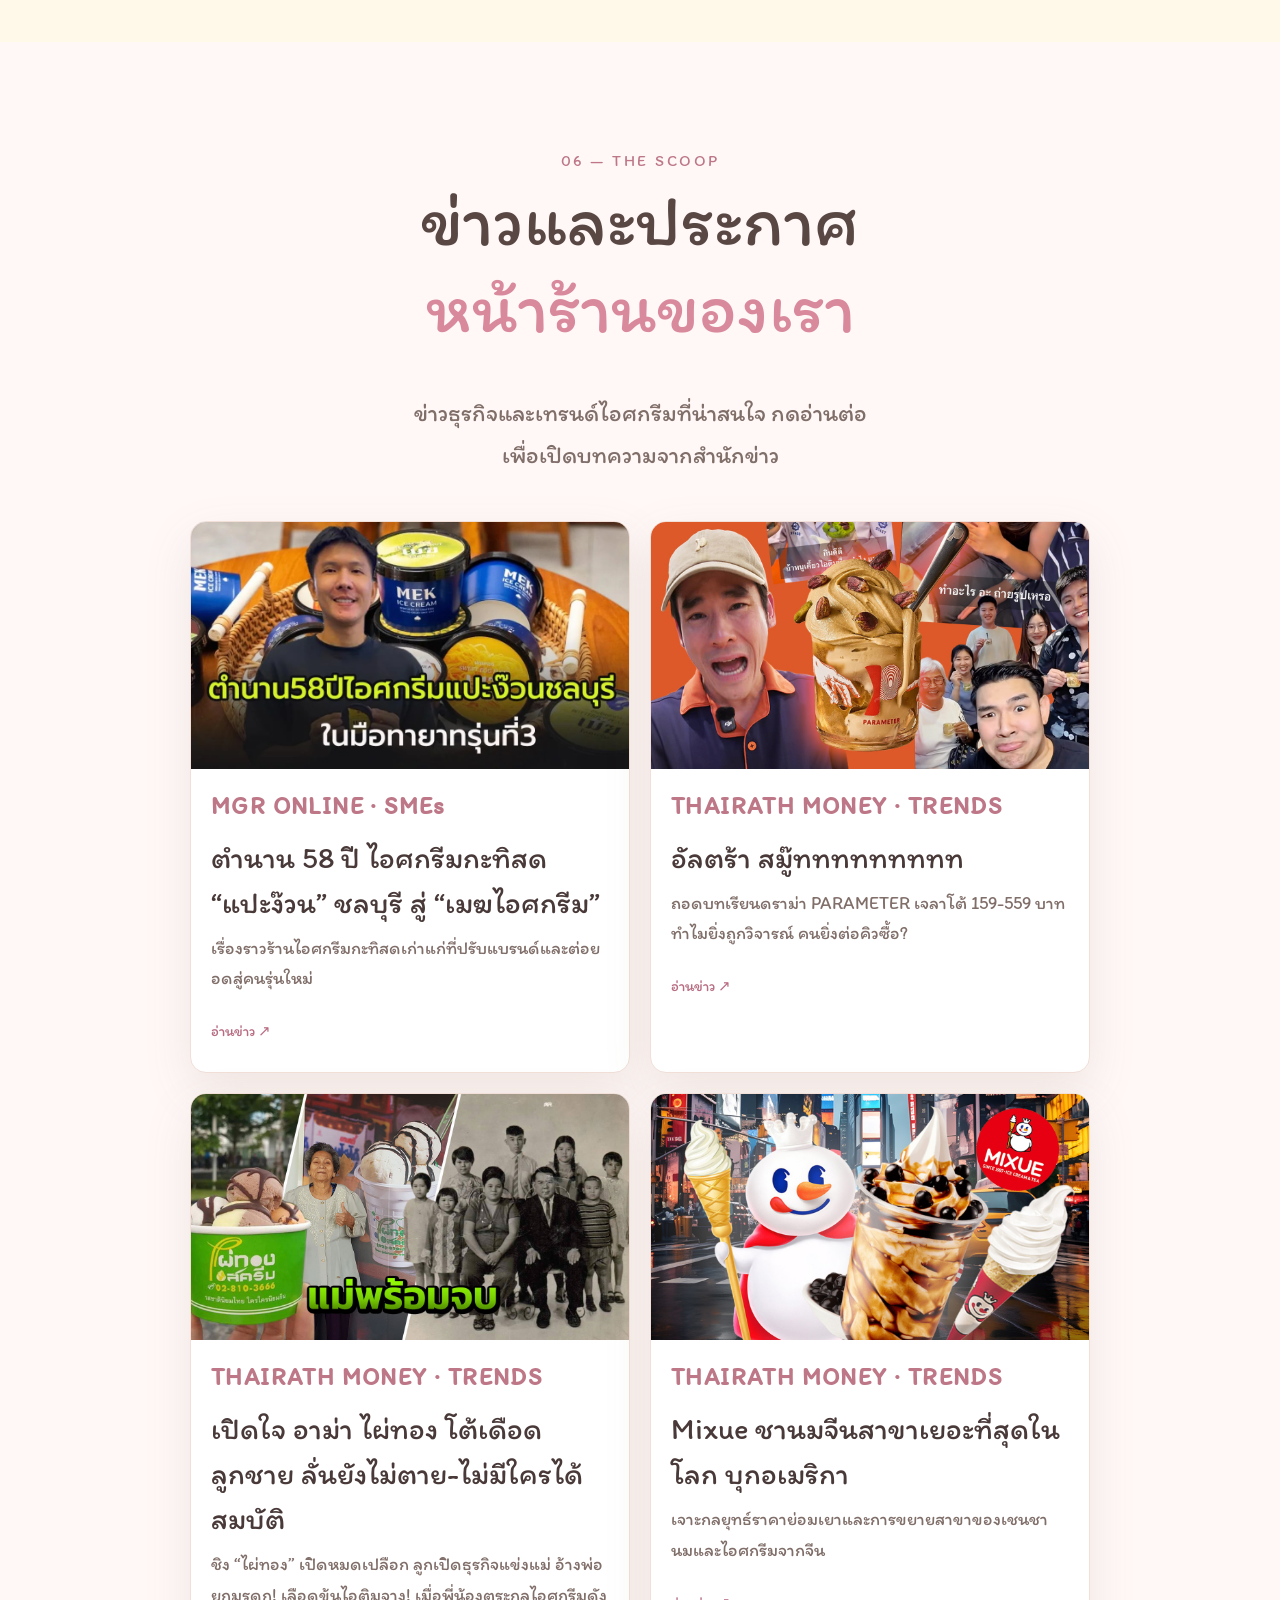
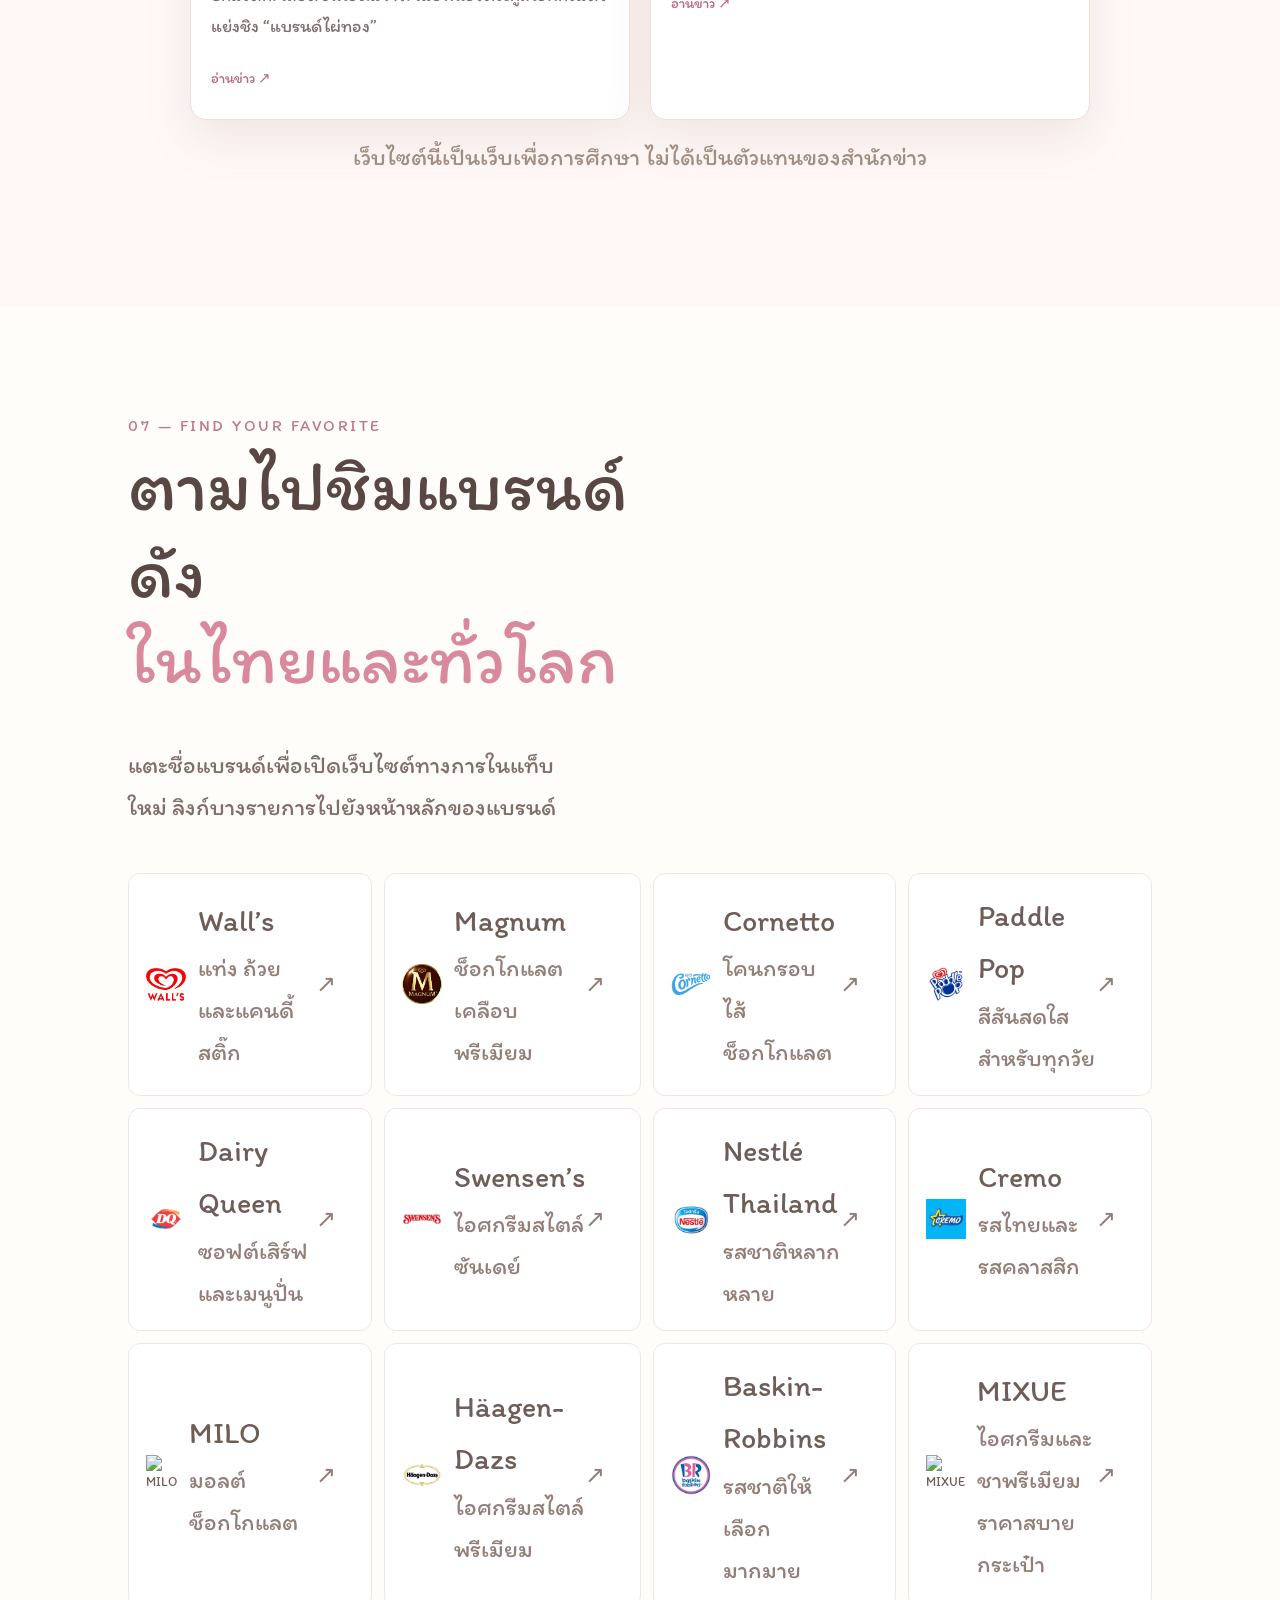
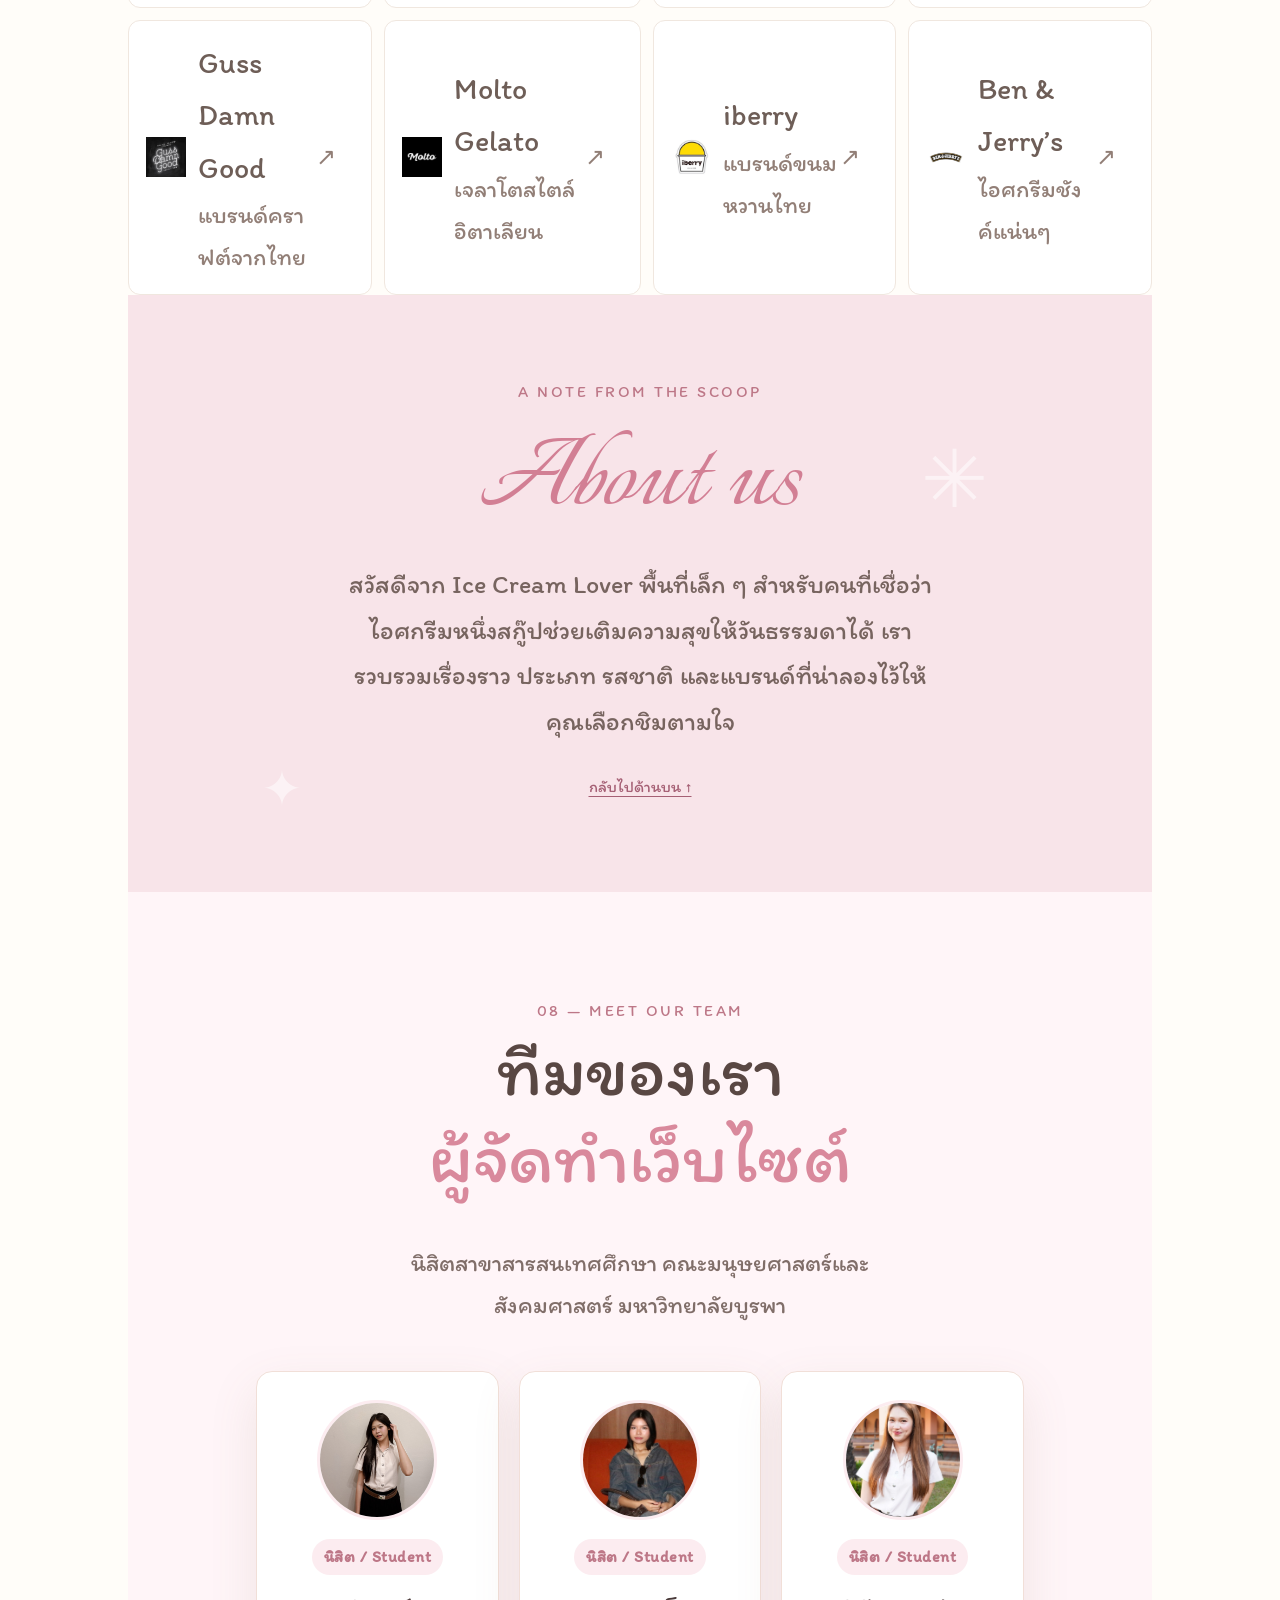
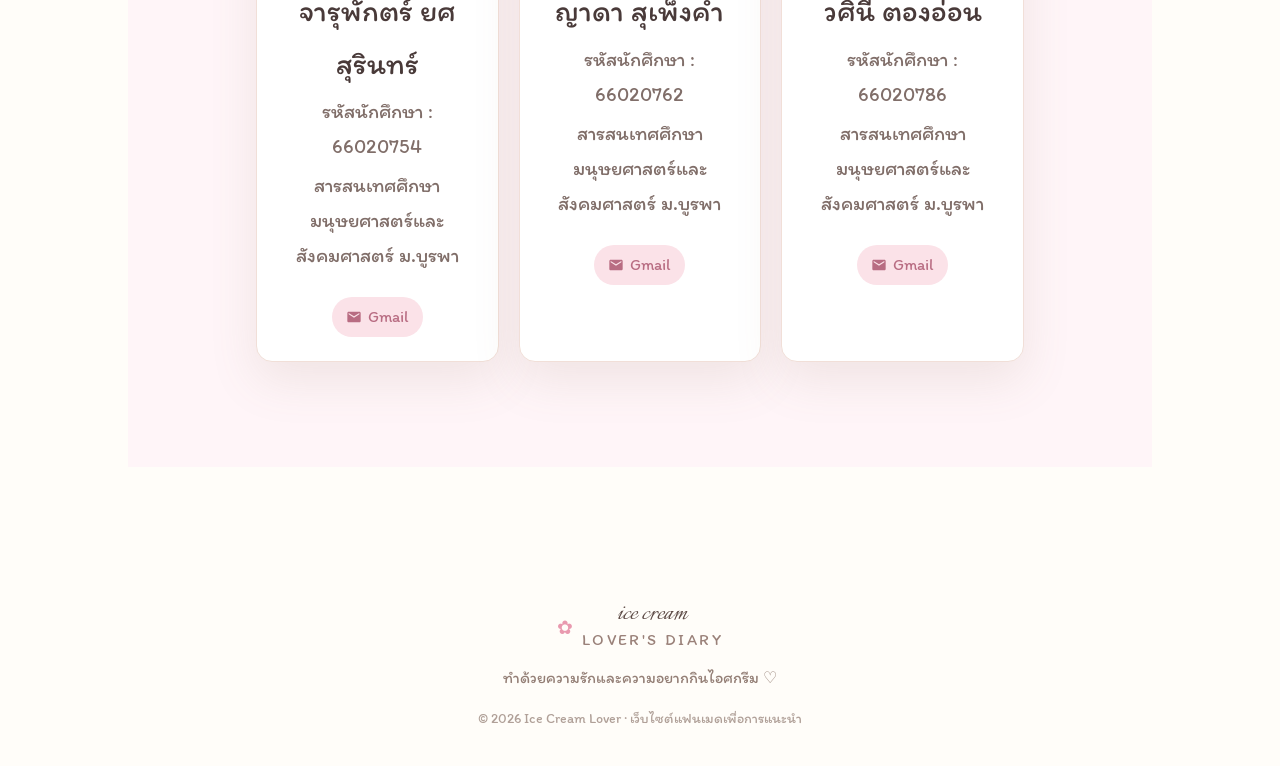
==== commit 65daafa7: "update website" ====
--- a/index.html
+++ b/index.html
@@ -37,7 +37,7 @@
                 <h1>โลกนี้มีแต่<br><span>ไอศกรีม</span></h1>
                 <p class="hero-text">บันทึกความหวานเย็น
                     ตั้งแต่เรื่องราวในอดีต<br>ไปจนถึงรสโปรดที่ทำให้วันธรรมดาพิเศษขึ้น</p><a class="button"
-                    href="#history">เริ่มชิมเรื่องราว <span>↓</span></a>
+                    href="#history"><span class="type-text">เริ่มชิมเรื่องราว </span><span>↓</span></a>
                 <p class="hero-note">ทำด้วยใจและไอศกรีมหนึ่งสกู๊ป <span>♡</span></p>
             </div>
             <div class="hero-art" aria-label="ภาพประกอบไอศกรีม" role="img">
@@ -97,22 +97,26 @@
                 <p>หน้าตาคล้ายกัน แต่ส่วนผสมและสัมผัสมีเอกลักษณ์ไม่เหมือนกัน</p>
             </div>
             <div class="compare-grid">
-                <article class="compare-card pink-card"><span class="compare-icon">🍦</span>
+                <article class="compare-card pink-card">
+                    <img src="st/American ice cream.JPG">
                     <h3>American Ice Cream</h3>
                     <p>ใช้ครีมและมีไขมันนมมากกว่า ปั่นให้อากาศเข้าเนื้อ จึงฟูนุ่มและละมุน</p><span class="tag">ครีมมี่ •
                         ฟูเบา</span>
                 </article>
-                <article class="compare-card mint-card"><span class="compare-icon">🍨</span>
+                <article class="compare-card mint-card">
+                    <img src="st/Gelato.jpg">
                     <h3>Italian Gelato</h3>
                     <p>ใช้นมเป็นหลัก ปั่นอากาศเข้าไปน้อยกว่า เนื้อจึงแน่นและรสชาติวัตถุดิบเด่น</p><span class="tag">แน่น
                         • รสชัด</span>
                 </article>
-                <article class="compare-card blue-card"><span class="compare-icon">🍋</span>
+                <article class="compare-card blue-card">
+                    <img src="st/Sherbet.jpg">
                     <h3>Sorbet &amp; Sherbet</h3>
                     <p>Sorbet ไม่มีนม ส่วน Sherbet เติมนมหรือครีมเล็กน้อย ให้รสผลไม้สดชื่น</p><span class="tag">ผลไม้ •
                         สดชื่น</span>
                 </article>
-                <article class="compare-card yellow-card"><span class="compare-icon">🍦</span>
+                <article class="compare-card yellow-card">
+                    <img src="st/Soft serve&Scoop.JPG">
                     <h3>Soft Serve &amp; Scoop</h3>
                     <p>ซอฟต์เสิร์ฟปั่นและเสิร์ฟทันที เนื้อนุ่ม ส่วนแบบสกู๊ปนำไปแช่แข็งให้เซ็ตตัว</p><span
                         class="tag">นุ่มละมุน • ตักเป็นลูก</span>
@@ -181,57 +185,57 @@
         <section class="section debate-section" id="debate">
             <div class="section-heading centered">
                 <p class="eyebrow">04 — LOVE IT OR HATE IT</p>
-                <h2>ทีมรักหรือทีมขอผ่าน?<br><em>รสชาติชวนถกเถียง</em></h2>
+                <h2>ไปต่อหรือพอแค่นี้?<br><em>รสชาติชวนถกเถียง</em></h2>
                 <p>อ่านเล่นขำ ๆ แล้วบอกเราหน่อยว่าอยู่ทีมไหน</p>
             </div>
             <div class="debate-grid">
                 <article>
                     <img src="icecream/Mint chocolate.JPG">
                     <h3> มิ้นต์ช็อกโกแลต</h3>
-                    <p><strong>ทีมรัก:</strong> เย็นสดชื่น ตัดกับช็อกโกแลตกรุบ ๆ</p>
-                    <p><strong>ทีมผ่าน:</strong> ชวนให้นึกถึงยาสีฟันช็อกโกแลต</p>
+                    <p><strong>ไปต่อ:</strong> เย็นสดชื่น ตัดกับช็อกโกแลตกรุบ ๆ</p>
+                    <p><strong>พอแค่นี้:</strong> ชวนให้นึกถึงยาสีฟันช็อกโกแลต</p>
                 </article>
                 <article>
                     <img src="icecream/Durain.JPG">
                     <h3> ทุเรียน</h3>
-                    <p><strong>ทีมรัก:</strong> หอมหวานมัน เนื้อเนียนเข้มข้น</p>
-                    <p><strong>ทีมผ่าน:</strong> กลิ่นแรงเกินรับไหว</p>
+                    <p><strong>ไปต่อ:</strong> หอมหวานมัน เนื้อเนียนเข้มข้น</p>
+                    <p><strong>พอแค่นี้:</strong> กลิ่นแรงเกินรับไหว</p>
                 </article>
                 <article>
                     <img src="icecream/Black sesame.JPG">
                     <h3> งาดำ</h3>
-                    <p><strong>ทีมรัก:</strong> หอมคั่วลึก มันนัวแบบเอเชีย</p>
-                    <p><strong>ทีมผ่าน:</strong> สีเข้มและมีปลายรสขมนิด ๆ</p>
+                    <p><strong>ไปต่อ:</strong> หอมคั่วลึก มันนัวแบบเอเชีย</p>
+                    <p><strong>พอแค่นี้:</strong> สีเข้มและมีปลายรสขมนิด ๆ</p>
                 </article>
                 <article>
                     <img src="icecream/Cheese.JPG">
                     <h3> ชีส</h3>
-                    <p><strong>ทีมรัก:</strong> เค็มมันตัดหวานได้ลงตัว</p>
-                    <p><strong>ทีมผ่าน:</strong> ของหวานควรจะหวานสิ!</p>
+                    <p><strong>ไปต่อ:</strong> เค็มมันตัดหวานได้ลงตัว</p>
+                    <p><strong>พอแค่นี้:</strong> ของหวานควรจะหวานสิ!</p>
                 </article>
                 <article>
                     <img src="icecream/Rum raisin.JPG">
                     <h3> รัมเรซิน</h3>
-                    <p><strong>ทีมรัก:</strong> หอมรัม ลูกเกดหนึบ รสซับซ้อน</p>
-                    <p><strong>ทีมผ่าน:</strong> กลิ่นเหล้าและเนื้อลูกเกดไม่ถูกใจ</p>
+                    <p><strong>ไปต่อ:</strong> หอมรัม ลูกเกดหนึบ รสซับซ้อน</p>
+                    <p><strong>พอแค่นี้:</strong> กลิ่นเหล้าและเนื้อลูกเกดไม่ถูกใจ</p>
                 </article>
                 <article>
                     <img src="icecream/Matcha.JPG">
                     <h3 > มัตจะ </h3>
-                    <p><strong>ทีมรัก:</strong> หอมชา รสเข้ม มีเอกลักษณ์</p>
-                    <p><strong>ทีมผ่าน:</strong> บางครั้งขม ฝาด หรือหวานไป</p>
+                    <p><strong>ไปต่อ:</strong> หอมชา รสเข้ม มีเอกลักษณ์</p>
+                    <p><strong>พอแค่นี้:</strong> บางครั้งขม ฝาด หรือหวานไป</p>
                 </article>
                 <article>
                     <img src="icecream/Wasabi.JPG">
                     <h3> วาซาบิ </h3>
-                    <p><strong>ทีมรัก:</strong> ซ่าขึ้นจมูก ตัดเลี่ยนสุด ๆ</p>
-                    <p><strong>ทีมผ่าน:</strong> เผ็ดร้อนเกินกว่าจะเรียกของหวาน</p>
+                    <p><strong>ไปต่อ:</strong> ซ่าขึ้นจมูก ตัดเลี่ยนสุด ๆ</p>
+                    <p><strong>พอแค่นี้:</strong> เผ็ดร้อนเกินกว่าจะเรียกของหวาน</p>
                 </article>
                 <article>
                     <img src="icecream/Red bean.JPG">
                     <h3> ถั่วแดง</h3>
-                    <p><strong>ทีมรัก:</strong> หวานนุ่ม คลาสสิกสไตล์เอเชีย</p>
-                    <p><strong>ทีมผ่าน:</strong> สัมผัสถั่วอาจจะฝืดคอไปหน่อย</p>
+                    <p><strong>ไปต่อ:</strong> หวานนุ่ม คลาสสิกสไตล์เอเชีย</p>
+                    <p><strong>พอแค่นี้:</strong> สัมผัสถั่วอาจจะฝืดคอไปหน่อย</p>
                 </article>
             </div>
         </section>
@@ -241,17 +245,19 @@
                 <h2>เกร็ดเย็น ๆ<br><em>ที่อาจยังไม่รู้</em></h2>
             </div>
             <div class="fact-grid">
-                <article class="fact-card"><span>🧠</span>
-                    <h3>ทำไมกินเร็วแล้วจี๊ดหัว?</h3>
+                <article class="fact-card">
+                    <center><img src="st/Brain-freeze .JPG"></center>
+                    <center><h3>ทำไมกินเร็วแล้วจี๊ดหัว?</h3></center>
                     <p>ความเย็นที่เพดานปากกระตุ้นเส้นประสาทและทำให้เกิดอาการปวดศีรษะชั่วคราว หรือที่เรียกว่า brain
                         freeze</p>
                     <h4>แก้ยังไงดี?</h4>
                     <p>พักการกิน แล้วแนบลิ้นกับเพดานปากหรือจิบน้ำอุณหภูมิห้อง</p>
                 </article>
-                <article class="fact-card"><span>📅</span>
+                <article class="fact-card">
+                    <center><img src="st/Icecream-day.JPG"></center>
                     <h3>วันไอศกรีมแห่งชาติ</h3>
                     <p>ในสหรัฐฯ มีการเฉลิมฉลอง National Ice Cream Day ในวันอาทิตย์ที่สามของเดือนกรกฎาคม</p>
-                    <h4>เดือนแห่งไอศกรีม</h4>
+                    <center><h4>เดือนแห่งไอศกรีม</h4></center>
                     <p>ประธานาธิบดี Ronald Reagan ประกาศให้กรกฎาคม 1984 เป็น National Ice Cream Month</p>
                 </article>
             </div>
--- a/styles.css
+++ b/styles.css
@@ -52,6 +52,7 @@
   font: 32px/0.78 var(--serif);
   color: #5b4843;
 }
+
 .brand small {
   display: block;
   text-align: center;
@@ -59,6 +60,7 @@
   letter-spacing: 2.4px;
   text-transform: uppercase;
   color: #9a8179;
+  animation: neon 1.5s ease-in-out infinite alternate;
 }
 .brand-mark {
   font: 36px var(--sans);
@@ -140,6 +142,7 @@
   font-weight: 500;
   box-shadow: 0 8px 20px #ce879833;
   transition: transform 0.2s;
+  
 }
 .button:hover {
   transform: translateY(-3px);
@@ -365,6 +368,7 @@
   margin: 0 0 5px;
   font-size: 24px;
   font-weight: 500;
+  text-align: center;
 }
 .timeline p,
 .compare-card p,
@@ -376,6 +380,7 @@
   color: var(--muted);
   font-size: 24px;
   line-height: 1.8;
+  text-align: center;
 }
 .history-note {
   grid-column: 2;
@@ -428,6 +433,7 @@
   background: #fff9;
   color: #705f58;
   font-size: 18px;
+  text-align: center;
 }
 .flavor-section {
   background: #fafffc;
@@ -475,6 +481,9 @@
   padding: 19px 17px;
   border-radius: 14px;
   box-shadow: 0 8px 20px #708e9810;
+  transition:
+    transform 0.3s ease,
+    box-shadow 0.3s ease;
 }
 .debate-grid h3 {
   font-size: 30px;
@@ -502,6 +511,9 @@
   padding: 29px;
   border-radius: 16px;
   box-shadow: var(--shadow);
+  transition:
+    transform 0.3s ease,
+    box-shadow 0.3s ease;
 }
 .fact-card > span {
   font-size: 34px;
@@ -1078,3 +1090,72 @@
     max-width: 340px;
   }
 }
+/* บังคับขนาดรูปภาพในการ์ดประเภทไอศกรีม (compare-grid) */
+.compare-grid img {
+  width: 100%; /* บังคับให้รูปกว้างพอดีกับกรอบการ์ด */
+  height: 200px; /* กำหนดความสูงแบบตายตัว เพื่อให้ทุกรูปสูงเท่ากัน (ปรับตัวเลขได้ตามต้องการ เช่น 180px หรือ 220px) */
+  object-fit: cover; /* จัดระเบียบภาพไม่ให้เบี้ยวและตัดส่วนที่เกินออก */
+  border-radius: 12px; /* ลบมุมรูปให้มนเข้ากับกรอบการ์ด */
+  margin-bottom: 16px; /* เว้นระยะห่างด้านล่างระหว่างรูปกับหัวข้อ */
+  display: block;
+}
+/* 1. สั่งให้การ์ดพร้อมจะขยับแบบสมูทๆ */
+.compare-card {
+  transition:
+    transform 0.3s ease,
+    box-shadow 0.3s ease !important;
+}
+
+/* 2. สั่งให้การ์ดเด้งลอยขึ้นเวลาเอาเมาส์ไปชี้ */
+.compare-card:hover {
+  transform: translateY(-10px) !important; /* ดันการ์ดให้ลอยขึ้น 10 พิกเซล */
+  box-shadow: 0 15px 30px rgba(0, 0, 0, 0.1) !important; /* เพิ่มเงาด้านล่างให้ดูมีมิติมากขึ้น */
+}
+.debate-grid article:hover {
+  transform: translateY(-10px) !important; /* ดันการ์ดให้ลอยขึ้น */
+  box-shadow: 0 15px 30px rgba(0, 0, 0, 0.1) !important; /* เพิ่มเงาให้ชัดขึ้น */
+}
+.fact-card:hover {
+  transform: translateY(-10px) !important; /* ดันการ์ดให้ลอยขึ้น */
+  box-shadow: 0 15px 30px rgba(0, 0, 0, 0.1) !important;
+}
+/* ชุดคำสั่งสร้างการเคลื่อนไหวแบบ Neon (เรืองแสง) */
+@keyframes neon {
+  0%,
+  100% {
+    text-shadow:
+      0 0 5px #fff,
+      0 0 10px #fff,
+      0 0 20px #e6a8b8,
+      0 0 40px #e6a8b8;
+  }
+  50% {
+    text-shadow:
+      0 0 2px #fff,
+      0 0 5px #e6a8b8,
+      0 0 10px #e6a8b8;
+  }
+}
+/* จัดการเอฟเฟกต์พิมพ์ดีดในปุ่ม */
+.type-text {
+  display: inline-block;
+  overflow: hidden;
+  white-space: nowrap;
+  border-right: 2px solid white;
+  width: 0;
+  animation: 
+    typing 2s steps(15, end) forwards,
+    blink-cursor .7s step-end infinite;
+}
+
+/* เพิ่มชุดคำสั่งพิมพ์ดีด (กางความกว้างจาก 0 ไปจนสุดข้อความ) */
+@keyframes typing {
+  from { width: 0; }
+  to { width: 120px; } /* ตัวเลขนี้กว้างพอดีกับคำว่า "เริ่มชิมเรื่องราว" */
+}
+
+/* เพิ่มจังหวะกะพริบเฉพาะสีขาว */
+@keyframes blink-cursor {
+  from, to { border-color: transparent; }
+  50% { border-color: white; }
+}
